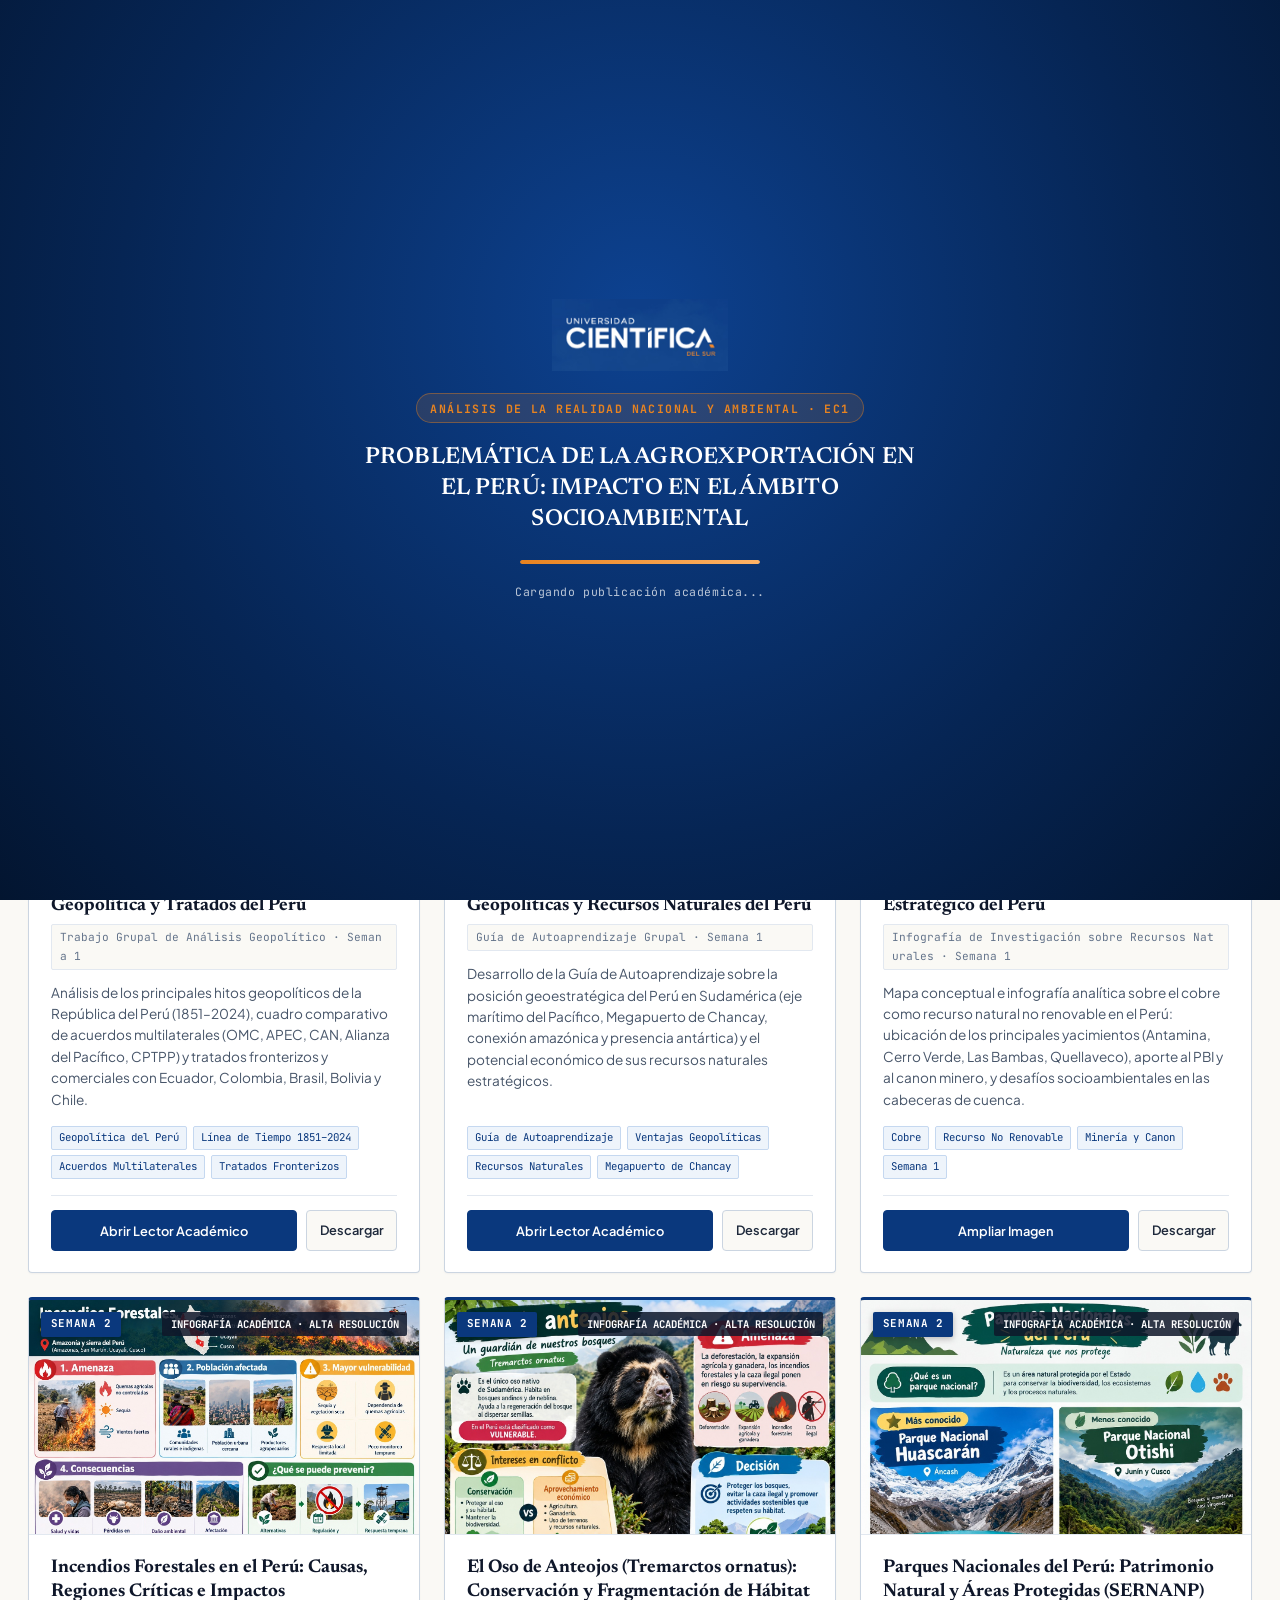
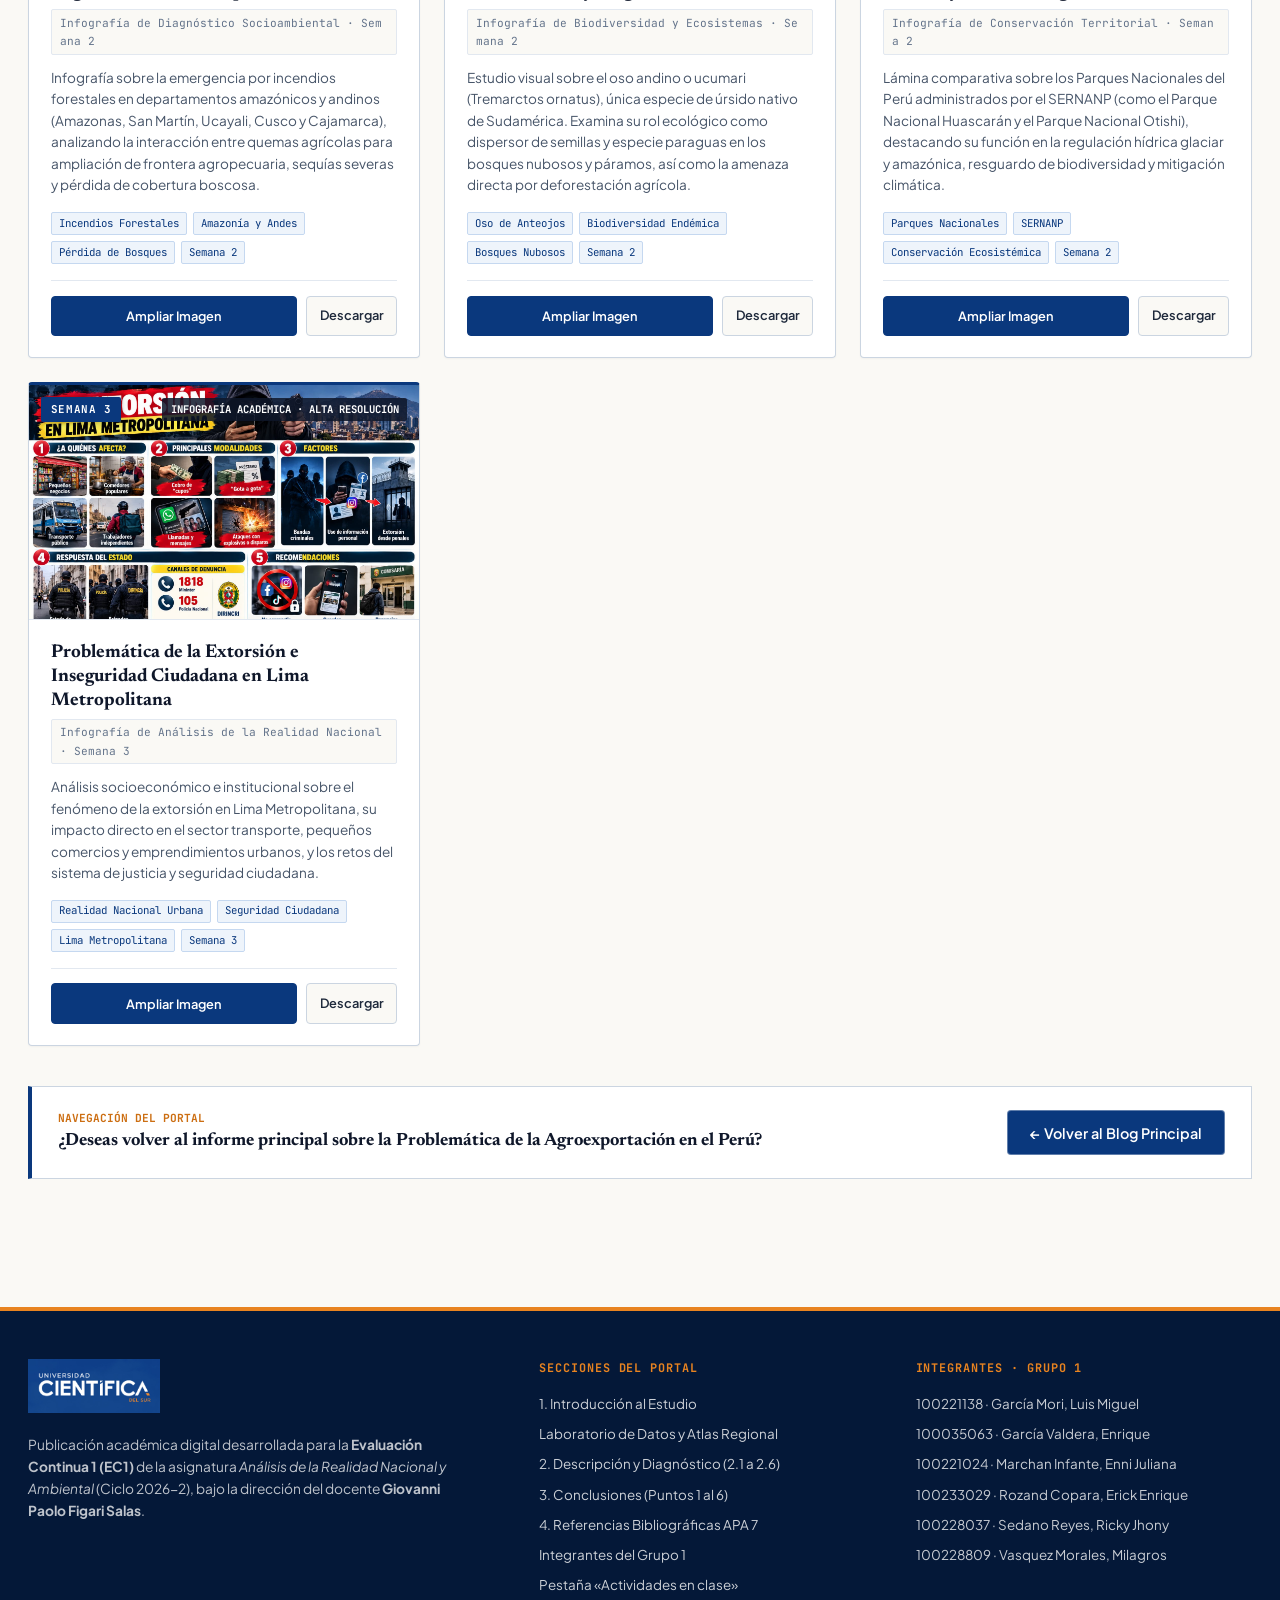
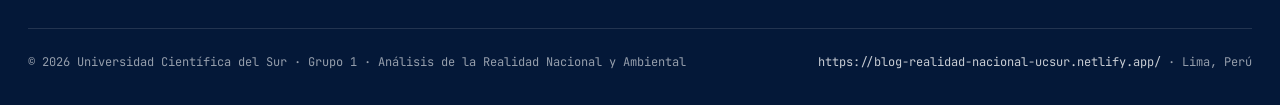
==== actividades.html @ 55ea52d0 "Renombra archivo Word al titulo oficial del informe" ====
<!DOCTYPE html>
<html lang="es">
<head>
  <meta charset="UTF-8">
  <meta name="viewport" content="width=device-width, initial-scale=1.0">
  <title>PROBLEMÁTICA DE LA AGROEXPORTACIÓN EN EL PERÚ: IMPACTO EN EL ÁMBITO SOCIOAMBIENTAL | Universidad Científica del Sur</title>
  <meta name="description" content="Problemática de la agroexportación en el Perú: impacto en el ámbito socioambiental — Evaluación Continua 1 (EC1), Análisis de la Realidad Nacional y Ambiental (Ciclo 2026-2), Universidad Científica del Sur.">
  <link rel="canonical" href="https://blog-realidad-nacional-ucsur.netlify.app/">
  <meta property="og:url" content="https://blog-realidad-nacional-ucsur.netlify.app/">
  <link rel="icon" type="image/png" href="./logo-ucsur.png">

  <!-- Tipografía Académica y Técnica: Newsreader (Serif de investigación), Plus Jakarta Sans (UI) y JetBrains Mono (Datos) -->
  <link rel="preconnect" href="https://fonts.googleapis.com">
  <link rel="preconnect" href="https://fonts.gstatic.com" crossorigin>
  <link href="https://fonts.googleapis.com/css2?family=JetBrains+Mono:wght@400;500;600;700&family=Newsreader:ital,opsz,wght@0,6..72,400;0,6..72,500;0,6..72,600;0,6..72,700;1,6..72,400;1,6..72,600&family=Plus+Jakarta+Sans:wght@400;500;600;700;800&display=swap" rel="stylesheet">

  <!-- Arquitectura CSS Modular UCSUR -->
  <link rel="stylesheet" href="./styles.css">
</head>
<body data-default-view="actividades">

  <!-- Pantalla de Carga Inicial Institucional (Loader) -->
  <div class="page-loader" id="page-loader" aria-label="Cargando portal académico">
    <div class="loader-content">
      <img src="./logo-ucsur.png" alt="Logo Universidad Científica del Sur" class="loader-logo">
      <span class="loader-badge">Análisis de la Realidad Nacional y Ambiental · EC1</span>
      <h2 class="loader-title">PROBLEMÁTICA DE LA AGROEXPORTACIÓN EN EL PERÚ: IMPACTO EN EL ÁMBITO SOCIOAMBIENTAL</h2>
      <div class="loader-bar-track">
        <div class="loader-bar-fill"></div>
      </div>
      <span class="loader-status">Cargando publicación académica...</span>
    </div>
  </div>

  <!-- Barra de progreso de lectura superior -->
  <div class="reading-progress-wrap" aria-hidden="true">
    <div class="reading-progress-bar" id="reading-progress-bar"></div>
  </div>

  <!-- Franja Institucional Superior Universidad Científica del Sur -->
  <div class="ucsur-topbar">
    <div class="ucsur-topbar-inner">
      <div class="ucsur-topbar-left">
        <span class="ucsur-pill-badge">EC1 · Ciclo 2026-2</span>
        <span><strong>Universidad Científica del Sur</strong></span>
        <span class="ucsur-topbar-divider">|</span>
        <span>Curso: Análisis de la Realidad Nacional y Ambiental</span>
        <span class="ucsur-topbar-divider">|</span>
        <span>Docente: Prof. Giovanni Paolo Figari Salas</span>
      </div>
      <div class="ucsur-topbar-right">
        <span>Grupo 1</span>
        <span>·</span>
        <span>Normativa APA 7.ª ed.</span>
      </div>
    </div>
  </div>

  <!-- Cabecera Principal con Logo Oficial de la Universidad Científica del Sur -->
  <header class="site-header">
    <div class="header-container">
      <a href="#informe" class="brand-identity" data-switch-view="blog">
        <div class="brand-logo-frame">
          <img src="./logo-ucsur.png" alt="Logo Oficial Universidad Científica del Sur" class="brand-logo-img">
        </div>
        <div class="brand-vertical-rule" aria-hidden="true"></div>
        <div class="brand-meta">
          <span class="brand-course-label">Portal de Investigación Socioambiental</span>
          <span class="brand-journal-title">Realidad Nacional y Ambiental · Grupo 1</span>
        </div>
      </a>

      <!-- Menú de Navegación Principal -->
      <nav class="primary-nav" aria-label="Navegación principal del portal">
        <button type="button" class="nav-tab-btn active" data-switch-view="blog">
          <svg viewBox="0 0 24 24" fill="none" stroke="currentColor" stroke-width="2">
            <path d="M4 19.5A2.5 2.5 0 0 1 6.5 17H20"></path>
            <path d="M6.5 2H20v20H6.5A2.5 2.5 0 0 1 4 19.5v-15A2.5 2.5 0 0 1 6.5 2z"></path>
          </svg>
          <span>Blog</span>
        </button>

        <button type="button" class="nav-tab-btn" data-switch-view="blog" data-scroll-to="sec-laboratorio-datos">
          <svg viewBox="0 0 24 24" fill="none" stroke="currentColor" stroke-width="2">
            <line x1="18" y1="20" x2="18" y2="10"></line>
            <line x1="12" y1="20" x2="12" y2="4"></line>
            <line x1="6" y1="20" x2="6" y2="14"></line>
          </svg>
          <span>Datos y Mapa</span>
        </button>

        <button type="button" class="nav-tab-btn" data-switch-view="actividades">
          <svg viewBox="0 0 24 24" fill="none" stroke="currentColor" stroke-width="2">
            <rect x="3" y="3" width="18" height="18" rx="2" ry="2"></rect>
            <circle cx="8.5" cy="8.5" r="1.5"></circle>
            <polyline points="21 15 16 10 5 21"></polyline>
          </svg>
          <span>Actividades en clase</span>
          <span class="nav-counter-pill">7</span>
        </button>
      </nav>

      <!-- Utilidades de Lectura y Búsqueda -->
      <div class="header-utilities">
        <button type="button" class="utility-btn" id="btn-open-search" title="Buscar en el informe y actividades (Ctrl+K)">
          <svg viewBox="0 0 24 24" fill="none" stroke="currentColor" stroke-width="2">
            <circle cx="11" cy="11" r="8"></circle>
            <line x1="21" y1="21" x2="16.65" y2="16.65"></line>
          </svg>
          <span>Buscar</span>
          <span class="kbd-hint">Ctrl+K</span>
        </button>
        <a href="./PROBLEMÁTICA DE LA AGROEXPORTACIÓN EN EL PERÚ - IMPACTO EN EL ÁMBITO SOCIOAMBIENTAL.docx" download="PROBLEMÁTICA DE LA AGROEXPORTACIÓN EN EL PERÚ - IMPACTO EN EL ÁMBITO SOCIOAMBIENTAL.docx" class="utility-btn utility-btn-amber" title="Descargar informe oficial en Word (.docx)">
          <svg viewBox="0 0 24 24" fill="none" stroke="currentColor" stroke-width="2">
            <path d="M21 15v4a2 2 0 0 1-2 2H5a2 2 0 0 1-2-2v-4"></path>
            <polyline points="7 10 12 15 17 10"></polyline>
            <line x1="12" y1="15" x2="12" y2="3"></line>
          </svg>
          <span>Informe Word</span>
        </a>
      </div>
    </div>
  </header>

  <!-- ========================================================================
       VISTA 1: BLOG PRINCIPAL — INFORME ACADÉMICO E INTERACTIVO (EC1)
       ======================================================================== -->
  <main id="view-blog" class="view-panel active">

    <!-- Gran Portada de Inicio con Imagen de Fondo de Agroexportación -->
    <section class="hero-cover-banner" id="informe">
      <div class="hero-cover-container">

        <div class="hero-top-badges">
          <span class="hero-badge-amber">Informe Académico · Evaluación Continua 1 (EC1)</span>
          <span class="hero-badge-outline">Universidad Científica del Sur · Ciclo 2026-2</span>
          <span class="hero-badge-outline">Análisis del Café, Cacao, Arándano y Espárrago</span>
        </div>

        <h1 class="hero-main-title">
          PROBLEMÁTICA DE LA AGROEXPORTACIÓN EN EL PERÚ:<br>
          <span>IMPACTO EN EL ÁMBITO SOCIOAMBIENTAL</span>
        </h1>

        <div class="hero-lead-box">
          <p class="hero-lead-text">
            Estudio histórico, económico, político y ecológico sobre las tensiones territoriales del modelo agroexportador peruano: mientras los envíos al exterior alcanzaron un récord histórico de <strong>US$ 12 784 millones en 2024</strong> (+21.4 %), su expansión enfrenta el desafío de la <strong>deforestación y fragmentación de bosques en la Amazonía</strong> vinculada al café y al cacao, y la <strong>sobreexplotación de acuíferos subterráneos en la costa árida</strong> asociada al arándano y al espárrago.
          </p>
        </div>

        <div class="masthead-action-row">
          <a href="#sec-introduccion" class="btn-editorial-amber">
            <svg width="16" height="16" viewBox="0 0 24 24" fill="none" stroke="currentColor" stroke-width="2">
              <line x1="12" y1="5" x2="12" y2="19"></line>
              <polyline points="19 12 12 19 5 12"></polyline>
            </svg>
            <span>Leer Informe Completo</span>
          </a>
          <button type="button" class="btn-editorial-primary" data-switch-view="actividades">
            <svg width="16" height="16" viewBox="0 0 24 24" fill="none" stroke="currentColor" stroke-width="2">
              <rect x="3" y="3" width="18" height="18" rx="2" ry="2"></rect>
              <circle cx="8.5" cy="8.5" r="1.5"></circle>
              <polyline points="21 15 16 10 5 21"></polyline>
            </svg>
            <span>Explorar «Actividades en clase»</span>
          </button>
          <a href="#sec-integrantes" class="btn-editorial-outline">
            <span>Ver Integrantes del Grupo</span>
          </a>
          <button type="button" class="btn-editorial-outline" id="btn-print-report">
            <svg width="16" height="16" viewBox="0 0 24 24" fill="none" stroke="currentColor" stroke-width="2">
              <polyline points="6 9 6 2 18 2 18 9"></polyline>
              <path d="M6 18H4a2 2 0 0 1-2-2v-5a2 2 0 0 1 2-2h16a2 2 0 0 1 2 2v5a2 2 0 0 1-2 2h-2"></path>
              <rect x="6" y="14" width="12" height="8"></rect>
            </svg>
            <span>Imprimir / PDF</span>
          </button>
        </div>

      </div>
    </section>

    <!-- Cinta de Indicadores Clave del Informe -->
    <div class="kpi-strip-wrapper">
      <div class="kpi-editorial-strip" aria-label="Indicadores estadísticos principales">
        <div class="kpi-cell">
          <div>
            <div class="kpi-cell-top">
              <span class="kpi-category">Récord Agroexportador (2024)</span>
              <span class="kpi-trend-tag kpi-trend-up">+21.4% anual</span>
            </div>
            <div class="kpi-figure">US$ 12 784 M</div>
            <div class="kpi-caption">El 90 % correspondió a productos no tradicionales con valor agregado.</div>
          </div>
          <div class="kpi-source-ref">Fuente: MIDAGRI (2025)</div>
        </div>

        <div class="kpi-cell">
          <div>
            <div class="kpi-cell-top">
              <span class="kpi-category">Liderazgo en Arándano (2025)</span>
              <span class="kpi-trend-tag kpi-trend-up">&gt; 385 000 t</span>
            </div>
            <div class="kpi-figure">US$ 2 457 M</div>
            <div class="kpi-caption">Primer lugar de la canasta agroexportadora; incremento del 18 % en volumen.</div>
          </div>
          <div class="kpi-source-ref">Fuente: Fresh Fruit Perú (2026)</div>
        </div>

        <div class="kpi-cell">
          <div>
            <div class="kpi-cell-top">
              <span class="kpi-category">Café (2025) y Cacao (2024)</span>
              <span class="kpi-trend-tag kpi-trend-amber">+202.9% Cacao</span>
            </div>
            <div class="kpi-figure">&gt; US$ 2 994 M</div>
            <div class="kpi-caption">Café superó US$ 1 700 M en 2025 y cacao alcanzó US$ 1 294 M en 2024; &gt;223 000 familias.</div>
          </div>
          <div class="kpi-source-ref">Fuente: MINCETUR (2025)</div>
        </div>

        <div class="kpi-cell">
          <div>
            <div class="kpi-cell-top">
              <span class="kpi-category">Alerta Hídrica y Forestal</span>
              <span class="kpi-trend-tag kpi-trend-alert">Crítico</span>
            </div>
            <div class="kpi-figure">-0.5 a -1.5 m/año</div>
            <div class="kpi-caption">Descenso anual del acuífero de Ica y -63 % de cobertura arbórea en caso Tamshiyacu.</div>
          </div>
          <div class="kpi-source-ref">Fuente: ANA (2023) · Salazar et al. (2021)</div>
        </div>
      </div>
    </div>

    <!-- Área de Trabajo Académico: Índice Lateral Sticky + Columna de Manuscrito -->
    <div class="academic-workspace">

      <!-- Barra Lateral: Índice de Contenidos y Accesos Directos -->
      <aside class="toc-sidebar" aria-label="Índice del informe académico">
        <div class="toc-panel">
          <div class="toc-panel-header">
            <span class="toc-panel-title">Índice General</span>
            <span class="toc-progress-pct" id="toc-progress-pct">0% leído</span>
          </div>
          <ul class="toc-list">
            <li><a href="#sec-introduccion" class="toc-link active"><span class="toc-num">1.</span><span>Introducción</span></a></li>
            <li><a href="#sec-laboratorio-datos" class="toc-link"><span class="toc-num">LAB</span><span>Laboratorio de Datos y Mapa</span></a></li>
            <li><a href="#sec-2-descripcion" class="toc-link"><span class="toc-num">2.</span><span>Descripción y Diagnóstico</span></a></li>
            <li><a href="#sec-2-1" class="toc-link toc-sub"><span class="toc-num">2.1</span><span>Descripción de la problemática</span></a></li>
            <li><a href="#sec-2-2" class="toc-link toc-sub"><span class="toc-num">2.2</span><span>Contexto histórico y social</span></a></li>
            <li><a href="#sec-2-3" class="toc-link toc-sub"><span class="toc-num">2.3</span><span>Causas de la problemática</span></a></li>
            <li><a href="#sec-2-4" class="toc-link toc-sub"><span class="toc-num">2.4</span><span>Consecuencias de la problemática</span></a></li>
            <li><a href="#sec-2-5" class="toc-link toc-sub"><span class="toc-num">2.5</span><span>Relación y Tabla 1 APA</span></a></li>
            <li><a href="#sec-2-6" class="toc-link toc-sub"><span class="toc-num">2.6</span><span>Desafíos y sostenibilidad</span></a></li>
            <li><a href="#sec-conclusiones" class="toc-link"><span class="toc-num">3.</span><span>Conclusiones (1 al 6)</span></a></li>
            <li><a href="#sec-referencias" class="toc-link"><span class="toc-num">4.</span><span>Referencias APA 7 (22)</span></a></li>
            <li><a href="#sec-integrantes" class="toc-link"><span class="toc-num">G1</span><span>Integrantes del Grupo</span></a></li>
          </ul>
        </div>

        <!-- Tarjeta de Acceso Rápido a la Pestaña Actividades en clase -->
        <div class="sidebar-callout-card">
          <div class="sidebar-callout-kicker">Portafolio del Curso</div>
          <h3 class="sidebar-callout-title">Actividades en Clase y Guías Semanales</h3>
          <p class="sidebar-callout-desc">
            Revisa las infografías de investigación y los documentos desarrollados durante las sesiones de clase del curso.
          </p>
          <button type="button" class="sidebar-callout-btn" data-switch-view="actividades">
            <span>Abrir «Actividades en clase»</span>
            <span>→</span>
          </button>
        </div>
      </aside>

      <!-- Columna Principal del Manuscrito Académico -->
      <div class="manuscript-column">

        <!-- ==================================================================
             SECCIÓN 1: INTRODUCCIÓN
             ================================================================== -->
        <section class="manuscript-section" id="sec-introduccion">
          <div class="section-header-block">
            <div>
              <div class="section-kicker-row">
                <span class="section-index-badge">SECCIÓN 01</span>
                <span class="section-category-label">Planteamiento y Justificación</span>
              </div>
              <h2 class="section-heading">1. INTRODUCCIÓN</h2>
            </div>
          </div>

          <div class="academic-prose">
            <p>
              Durante las últimas tres décadas, el Perú se ha consolidado como uno de los principales proveedores globales de alimentos de alto valor comercial, experimentando una transformación estructural en su sector agrario que ha redefinido tanto su inserción económica internacional como las dinámicas territoriales de la costa y la Amazonía. Al cierre de 2024, las agroexportaciones peruanas alcanzaron la cifra récord de <strong>US$ 12 784 millones</strong>, lo que representó un crecimiento de <strong>21.4 %</strong> respecto al año previo, impulsado principalmente por los envíos no tradicionales que concentraron el 90 % del valor exportado (Ministerio de Desarrollo Agrario y Riego [MIDAGRI], 2025). Sin embargo, este dinamismo macroeconómico coexiste con profundas tensiones socioambientales derivadas del uso intensivo de recursos hídricos en valles costeros áridos, la ampliación de la frontera agrícola sobre ecosistemas boscosos amazónicos y la persistencia de brechas laborales y productivas en el medio rural.
            </p>
            <p>
              La relevancia de analizar esta problemática en el marco de la realidad nacional y ambiental radica en que el modelo agroexportador peruano no constituye un fenómeno homogéneo, sino que articula realidades territoriales contrastantes. Conforme a los lineamientos de análisis socioambiental de la República del Perú, el presente informe examina de manera integrada <strong>tres hechos agroexportadores representativos</strong>: (1) el auge exportador del <strong>café y el cacao</strong> en la ceja de selva y la cuenca amazónica, (2) el crecimiento acelerado y liderazgo mundial del <strong>arándano</strong> en los valles e irrigaciones de la costa norte y sur-central, y (3) la consolidación histórica del <strong>espárrago fresco</strong> en la costa árida, particularmente en Ica y La Libertad.
            </p>
            <p>
              El objetivo de este informe es evaluar críticamente el contexto histórico y social de estos tres hechos desde los inicios de la vida republicana hasta la actualidad (2024–2026), identificar sus causas y consecuencias en las dimensiones social, económica, política y ambiental, y establecer sus semejanzas, diferencias, causas comunes y consecuencias compartidas, proponiendo lineamientos de sostenibilidad orientados al fortalecimiento de la gobernanza hídrica y forestal en el país.
            </p>
          </div>
        </section>

        <!-- ==================================================================
             LABORATORIO DE DATOS INTERACTIVO Y ATLAS TERRITORIAL DEL PERÚ
             ================================================================== -->
        <section class="manuscript-section" id="sec-laboratorio-datos">
          <div class="section-header-block">
            <div>
              <div class="section-kicker-row">
                <span class="section-index-badge">VISUALIZACIÓN DE DATOS</span>
                <span class="section-category-label">Evidencia Estadística y Territorial (2023–2026)</span>
              </div>
              <h2 class="section-heading">Laboratorio Interactivo: Estadísticas y Atlas Territorial</h2>
            </div>
          </div>

          <!-- Widget 1: Gráficos Comparativos Interactivos -->
          <div class="data-lab-widget" style="margin-top:0;">
            <div class="data-lab-header">
              <div class="data-lab-title-group">
                <span class="data-lab-kicker">Explorador Estadístico Comparado</span>
                <h3 class="data-lab-title">Desempeño Exportador vs. Choques Climáticos y de Precios (2023–2026)</h3>
              </div>
              <div class="data-lab-tabs" role="tablist">
                <button type="button" class="lab-tab-btn active" data-pane="pane-export-values">1. Valor Exportado (US$ Millones)</button>
                <button type="button" class="lab-tab-btn" data-pane="pane-climate-shocks">2. Anomalías Climáticas y Precios (%)</button>
              </div>
            </div>
            <div class="data-lab-body">
              <div id="pane-export-values" class="chart-pane active">
                <div class="bar-chart-rows" id="chart-export-values"></div>
              </div>
              <div id="pane-climate-shocks" class="chart-pane">
                <div class="bar-chart-rows" id="chart-climate-shocks"></div>
              </div>
            </div>
          </div>

          <!-- Widget 2: Atlas Territorial Interactivo por Ecorregiones -->
          <div class="data-lab-widget" style="margin-bottom:0;">
            <div class="data-lab-header">
              <div class="data-lab-title-group">
                <span class="data-lab-kicker">Geografía Socioambiental Comparada</span>
                <h3 class="data-lab-title">Atlas Territorial de los Tres Hechos: Amazonía vs. Costa Árida</h3>
              </div>
              <span style="font-family:var(--font-mono);font-size:0.74rem;color:var(--ink-600);">Selecciona un corredor territorial para inspeccionar su diagnóstico</span>
            </div>
            <div class="data-lab-body">
              <div class="territory-explorer-grid">
                <div class="territory-selector-list" id="territory-selector-list"></div>
                <div class="territory-detail-card" id="territory-detail-card"></div>
              </div>
            </div>
          </div>
        </section>

        <!-- ==================================================================
             SECCIÓN 2: DESCRIPCIÓN Y DIAGNÓSTICO DE LA PROBLEMÁTICA (2.1 a 2.6)
             ================================================================== -->
        <section class="manuscript-section" id="sec-2-descripcion">
          <div class="section-header-block">
            <div>
              <div class="section-kicker-row">
                <span class="section-index-badge">SECCIÓN 02</span>
                <span class="section-category-label">Análisis Multidimensional · Secciones 2.1 a 2.6</span>
              </div>
              <h2 class="section-heading">2. DESCRIPCIÓN Y DIAGNÓSTICO DE LA PROBLEMÁTICA</h2>
            </div>
          </div>

          <!-- SUBSECCIÓN 2.1 -->
          <article class="subsection-article" id="sec-2-1">
            <div class="subsection-title-row">
              <h3 class="subsection-heading">
                <span class="subsection-num-pill">2.1</span>
                <span>Descripción de la problemática</span>
              </h3>
            </div>

            <!-- Tarjetas Síntesis de los Tres Hechos -->
            <div class="hechos-triad-grid">
              <div class="hecho-dossier-card hecho-amazonia">
                <div>
                  <span class="hecho-card-kicker">Hecho Socioambiental 01 · Amazonía</span>
                  <h4 class="hecho-card-title">Auge del Café y el Cacao en la Ceja de Selva y Cuenca Amazónica</h4>
                  <p class="hecho-card-body">Expansión de agricultura familiar y plantaciones sobre bosques húmedos en San Martín, Junín, Cajamarca, Amazonas, Cusco, Ucayali, Huánuco y Loreto.</p>
                </div>
                <div class="hecho-card-metrics">
                  <div class="hecho-metric-row"><span>Café (2025):</span><strong>&gt; US$ 1 700 M</strong></div>
                  <div class="hecho-metric-row"><span>Cacao y deriv. (2024):</span><strong>US$ 1 294 M (+202.9%)</strong></div>
                  <div class="hecho-metric-row"><span>Base productiva:</span><strong>&gt; 223 000 familias</strong></div>
                </div>
              </div>

              <div class="hecho-dossier-card hecho-arandano">
                <div>
                  <span class="hecho-card-kicker">Hecho Socioambiental 02 · Costa Norte/Sur</span>
                  <h4 class="hecho-card-title">Liderazgo Mundial del Arándano en Irrigaciones Costeras</h4>
                  <p class="hecho-card-body">Monocultivo intensivo de alta inversión tecnificada en La Libertad (Chavimochic), Lambayeque (Olmos), Ica y Áncash con alta presión hídrica.</p>
                </div>
                <div class="hecho-card-metrics">
                  <div class="hecho-metric-row"><span>Exportación (2025):</span><strong>US$ 2 457 M</strong></div>
                  <div class="hecho-metric-row"><span>Volumen (2025):</span><strong>&gt; 385 000 t (+18%)</strong></div>
                  <div class="hecho-metric-row"><span>Bimestre Ene-Feb 2026:</span><strong>-23.1% precio FOB</strong></div>
                </div>
              </div>

              <div class="hecho-dossier-card hecho-esparrago">
                <div>
                  <span class="hecho-card-kicker">Hecho Socioambiental 03 · Costa Árida</span>
                  <h4 class="hecho-card-title">Consolidación del Espárrago y Estrés del Acuífero en Ica y La Libertad</h4>
                  <p class="hecho-card-body">Cultivo pionero del despegue no tradicional cuya extracción intensiva de aguas subterráneas ha generado emergencia hídrica en el valle de Ica.</p>
                </div>
                <div class="hecho-card-metrics">
                  <div class="hecho-metric-row"><span>Exportación (2023):</span><strong>US$ 391 M (97 000 t)</strong></div>
                  <div class="hecho-metric-row"><span>Huella hídrica:</span><strong>1 500–2 500 L/kg</strong></div>
                  <div class="hecho-metric-row"><span>Acuífero de Ica:</span><strong>-0.5 a -1.5 m/año</strong></div>
                </div>
              </div>
            </div>

            <div class="academic-prose">
              <p>
                La problemática analizada se centra en la contradicción entre el éxito comercial del auge agroexportador peruano y la degradación progresiva de los sistemas socioecológicos que lo sustentan. Si bien la agroexportación genera divisas, dinamiza cadenas logísticas y posiciona al país en los mercados de Estados Unidos, la Unión Europea y Asia, su crecimiento se apoya en dos procesos territoriales de alta fragilidad ambiental: la presión sobre los bosques húmedos premontanos y amazónicos en el caso de los cultivos tropicales, y el estrés hídrico severo en las cuencas hidrográficas de la vertiente del Pacífico en el caso de los cultivos de agroindustria costera (Autoridad Nacional del Agua [ANA], 2023; Ministerio del Ambiente [MINAM], 2021).
              </p>
              <p>
                El <strong>primer hecho</strong> corresponde a la expansión del <strong>café y el cacao</strong> en regiones amazónicas y de ceja de selva como San Martín, Junín, Cajamarca, Amazonas, Cusco, Ucayali, Huánuco y Loreto. En 2024, el valor combinado de las exportaciones de café y cacao experimentó un incremento extraordinario del 85 % respecto a 2023, impulsado por el alza histórica de las cotizaciones internacionales ante problemas climáticos en países competidores de África Occidental y Brasil (Agraria.pe, 2024b; Infobae, 2024). Específicamente, el café peruano superó los US$ 1 100 millones en 2024 (un incremento de 33.1 %) y rebasó los <strong>US$ 1 700 millones en 2025</strong>, mientras que el cacao en grano y sus derivados alcanzaron <strong>US$ 1 294 millones en 2024</strong>, registrando un crecimiento excepcional de <strong>202.9 %</strong> (Fresh Fruit Perú, 2025; Ministerio de Comercio Exterior y Turismo [MINCETUR], 2025). No obstante, este auge de precios incentiva la apertura de nuevas parcelas agrícolas mediante agricultura migratoria y tala selectiva, comprometiendo la cobertura boscosa y exponiendo a más de 223 000 familias de pequeños productores a las nuevas exigencias del Reglamento de la Unión Europea sobre productos libres de deforestación (EUDR) (Organización de las Naciones Unidas para la Alimentación y la Agricultura [FAO], 2023).
              </p>
              <p>
                El <strong>segundo hecho</strong> abarca el crecimiento exponencial del <strong>arándano</strong> en los valles e irrigaciones costeras de La Libertad, Lambayeque, Ica y Áncash. En menos de quince años, el Perú pasó de una producción marginal a liderar el mercado mundial de exportación de arándano fresco, cerrando la campaña 2025 con envíos superiores a las <strong>385 000 toneladas</strong> (+18 % en volumen) por un valor récord de <strong>US$ 2 457 millones</strong> (+8 % respecto al año anterior), lo que consolidó a esta baya como el principal producto de la canasta agroexportadora nacional (Fresh Fruit Perú, 2026). Este modelo, altamente tecnificado y concentrado en grandes empresas corporativas, demanda volúmenes constantes de agua regulada y mano de obra asalariada estacional en zonas desérticas.
              </p>
              <p>
                El <strong>tercer hecho</strong> se refiere a la trayectoria del <strong>espárrago fresco</strong> en los valles de Ica, La Libertad, Áncash y Lima, cultivo pionero del despegue agroexportador desde la década de 1990. Durante 2023, debido a las anomalías térmicas del Fenómeno de El Niño Costero y al envejecimiento de plantaciones, el volumen exportado de espárrago fresco se redujo en un <strong>25 %</strong> (situándose alrededor de las 97 000 toneladas); sin embargo, la menor oferta global elevó su precio promedio en el mercado internacional, permitiendo cerrar el año con envíos por <strong>US$ 391 millones</strong> y sostener su rentabilidad financiera (Agraria.pe, 2024a, 2024c). Pese a ello, el monocultivo intensivo de espárrago —sumado ahora al arándano y la vid— ha ocasionado la sobreexplotación crítica del acuífero del valle de Ica y Villacurí, donde la extracción subterránea supera largamente la recarga natural (Muñoz, 2016; OXFAM, 2023).
              </p>
              <p>
                Finalmente, los registros más recientes del primer bimestre de 2026 (enero-febrero) evidencian la vulnerabilidad estructural de este modelo frente a la volatilidad climática y de precios: las agroexportaciones totales sumaron <strong>US$ 2 165 millones</strong> (equivalentes al 10.8 % de las exportaciones totales del país), pero su ritmo de crecimiento se desaceleró a apenas <strong>1.9 %</strong> interanual (León Carrasco, 2026b). En dicho periodo, aunque el volumen exportado de arándano creció 14.6 % (58 552 toneladas), su valor monetario cayó 11.9 % (US$ 278.4 millones) debido a una contracción del <strong>23.1 % en su precio internacional</strong>; simultáneamente, las exportaciones de café sin tostar disminuyeron 40.3 % en valor (US$ 89 millones) y 43.2 % en volumen (León Carrasco, 2026a, 2026b). Estos datos confirman que la bonanza exportadora está sujeta a fluctuaciones externas mientras los pasivos ambientales —como el agotamiento hídrico y la pérdida de biodiversidad— permanecen en los territorios productores.
              </p>
            </div>
          </article>

          <!-- SUBSECCIÓN 2.2 -->
          <article class="subsection-article" id="sec-2-2">
            <div class="subsection-title-row">
              <h3 class="subsection-heading">
                <span class="subsection-num-pill">2.2</span>
                <span>Contexto histórico y social</span>
              </h3>
            </div>

            <!-- Línea de Tiempo Visual de la Evolución Agraria Republicana -->
            <div class="historical-timeline">
              <div class="timeline-step">
                <span class="timeline-era-tag">Siglo XIX – Primera Mitad del Siglo XX · República Oligárquica</span>
                <h4 class="timeline-step-title">Haciendas Azucareras y Algodoneras en la Costa y Colonización Amazónica</h4>
                <p class="timeline-step-text">Concentración de tierras e infraestructura de riego en latifundios costeros orientados a la exportación primaria, en paralelo a la colonización de la selva central (Chanchamayo) y nororiental impulsada por la fiebre del caucho y las primeras plantaciones de café y cacao.</p>
              </div>
              <div class="timeline-step">
                <span class="timeline-era-tag">1969 – Década de 1980 · Reforma Agraria y Crisis Interna</span>
                <h4 class="timeline-step-title">Decreto Ley N.º 17716 (1969), Cooperativización y Programas de Sustitución</h4>
                <p class="timeline-step-text">Desarticulación del sistema de haciendas tradicionales (CAP y SAIS). Durante los años ochenta y noventa, la violencia interna y la crisis hiperinflacionaria golpearon el agro, dando paso a programas de desarrollo alternativo (DEVIDA) para sustituir hoja de coca por café y cacao.</p>
              </div>
              <div class="timeline-step">
                <span class="timeline-era-tag">1990 – 2020 · Giro Neoliberal y Megaproyectos Hidráulicos</span>
                <h4 class="timeline-step-title">Ley de Promoción Agraria N.º 27360 (2000), TLC y Proyectos Chavimochic / Olmos</h4>
                <p class="timeline-step-text">Liberalización del mercado de tierras, reducción del Impuesto a la Renta al 15 %, flexibilización laboral e inversión pública multimillonaria en trasvases hídricos que habilitaron el despegue del espárrago en Ica y del arándano en La Libertad y Lambayeque.</p>
              </div>
              <div class="timeline-step">
                <span class="timeline-era-tag">2020 – 2026 · Protesta Social, Nuevo Marco Legal y Desafíos Climáticos</span>
                <h4 class="timeline-step-title">Paro Agrario de 2020, Ley N.º 31110, Récord de 2024 y Trazabilidad EUDR</h4>
                <p class="timeline-step-text">Derogatoria de la Ley N.º 27360 tras las movilizaciones en Ica y Virú; promulgación de la Ley N.º 31110; récord exportador de US$ 12 784 millones en 2024 y desaceleración a +1.9 % en el primer bimestre de 2026 bajo presión climática y regulatoria europea.</p>
              </div>
            </div>

            <div class="academic-prose">
              <p>
                La configuración actual de la agroexportación peruana es el resultado de un largo proceso histórico que se remonta a los inicios de la vida republicana en el siglo XIX. Tras la independencia y el auge guanero, la costa peruana consolidó una estructura agraria latifundista basada en grandes haciendas azucareras y algodoneras orientadas al mercado externo, las cuales concentraron las mejores tierras aluviales y el control de los ríos de la vertiente del Pacífico, recurriendo históricamente a regímenes de trabajo forzado o semi-servil, como la mano de obra culí china en el siglo XIX y el sistema de enganche andino a inicios del siglo XX (Banco Central de Reserva del Perú [BCRP], 2024; Comisión Económica para América Latina y el Caribe [CEPAL], 2023). En paralelo, hacia finales del siglo XIX y las primeras décadas del siglo XX, el Estado promovió políticas de colonización de la selva central (Chanchamayo, Satipo) y nororiental, donde la fiebre del caucho y la posterior apertura de carreteras estimularon el establecimiento de colonos andinos dedicados al cultivo de café y cacao sobre territorios ancestrales de pueblos indígenas amazónicos.
              </p>
              <p>
                Un punto de inflexión decisivo ocurrió en <strong>1969 con la promulgación de la Ley de Reforma Agraria (Decreto Ley N.º 17716)</strong> durante el Gobierno Revolucionario de la Fuerza Armada. Esta medida expropió los complejos agroindustriales costeros y los latifundios serranos para transformarlos en Cooperativas Agrarias de Producción (CAP) y Sociedades Agrícolas de Interés Social (SAIS). Si bien la Reforma Agraria liquidó el poder oligárquico tradicional y reivindicó socialmente al campesinado, las cooperativas enfrentaron severos problemas de gestión, descapitalización, control estatal de precios y falta de soporte técnico durante las décadas de 1970 y 1980, lo que condujo a su parcelación progresiva. Simultáneamente, en la ceja de selva, el conflicto armado interno (1980–2000) y la expansión del narcotráfico alteraron profundamente la economía rural; frente a ello, desde la década de 1990 e inicios del siglo XXI, el Estado peruano —a través de DEVIDA y la cooperación internacional— impulsó programas de desarrollo alternativo que promovieron la sustitución de cultivos ilícitos de hoja de coca por café y cacao en cuencas como el Huallaga, el VRAEM, San Martín y Ucayali (FAO, 2023; MIDAGRI, 2024).
              </p>
              <p>
                El modelo agroexportador contemporáneo surgió con las reformas estructurales neoliberales de la década de 1990, que liberalizaron el mercado de tierras (eliminando los límites a la propiedad corporativa establecidos en 1969) y fomentaron la inversión privada mediante obras públicas de irrigación a gran escala en la costa, tales como Chavimochic en La Libertad, Olmos en Lambayeque, Majes-Siguas en Arequipa y el afianzamiento hídrico en Ica. Este andamiaje institucional se consolidó con la promulgación de la <strong>Ley de Promoción del Sector Agrario (Ley N.º 27360)</strong> en el año 2000, la cual redujo el Impuesto a la Renta del 30 % al 15 % para las empresas agroindustriales y estableció un régimen laboral especial con menores costos no salariales. La evolución reciente de los tres hechos analizados responde a hitos específicos dentro de este marco:
              </p>
            </div>

            <ul class="editorial-bullet-list">
              <li>
                <strong>Consolidación del espárrago (décadas de 1990 y 2000):</strong> Impulsado por la Ley N.º 27360 y la Ley de Preferencias Arancelarias Andinas (ATPA/ATPDEA) con Estados Unidos, el valle de Ica se transformó en el epicentro mundial del espárrago fresco. Sin embargo, el crecimiento desregulado de pozos tubulares desencadenó desde la década de 2000 una crisis hídrica estructural en el acuífero de Ica-Villacurí, documentada ampliamente por la literatura socioambiental (Muñoz, 2016).
              </li>
              <li>
                <strong>Reconversión hacia el arándano y conflicto laboral (2010–2020):</strong> A partir de la entrada en vigor de los Tratados de Libre Comercio (TLC) con Estados Unidos (2009), la Unión Europea y China (2010), las grandes corporaciones instaladas en las pampas de Chavimochic y Olmos introdujeron variedades patentadas de arándano de alto rendimiento. Pese al éxito exportador, la precariedad en las condiciones de contratación e ingresos de los trabajadores agrícolas desembocó en el paro agrario de diciembre de 2020 en Ica y Virú (La Libertad), protesta social que llevó a la derogatoria de la Ley N.º 27360 y a la promulgación del nuevo régimen de la Ley N.º 31110 (CEPAL, 2023; OXFAM, 2023).
              </li>
              <li>
                <strong>Expansión cafetalera y cacaotera en la Amazonía (2010–2025):</strong> A diferencia de los enclaves corporativos de la costa, el café y el cacao mantuvieron una estructura social predominante de pequeña agricultura familiar (unidades menores a 5 hectáreas) articuladas en cooperativas y asociaciones, aunque coexistiendo con incursiones empresariales de gran escala —como el controvertido caso de deforestación de más de 2 000 hectáreas de bosque primario en Tamshiyacu, Loreto— que encendieron las alertas ambientales nacionales e internacionales (Salazar et al., 2021).
              </li>
              <li>
                <strong>Coyuntura climática y comercial reciente (2023–2026):</strong> Entre 2023 y 2024, el Fenómeno de El Niño Costero alteró los ciclos fenológicos en la costa peruana (provocando una caída del 29.2 % de las agroexportaciones en enero de 2024 según ADEX), pero la posterior recuperación productiva y el alza internacional del cacao y el café llevaron al récord de US$ 12 784 millones al cierre de 2024 (Gestión, 2024; MIDAGRI, 2025). En 2026, el sector enfrenta el reto simultáneo de la caída de precios internacionales del arándano y la entrada en aplicación del reglamento europeo contra la deforestación (León Carrasco, 2026b).
              </li>
            </ul>
          </article>

          <!-- SUBSECCIÓN 2.3 -->
          <article class="subsection-article" id="sec-2-3">
            <div class="subsection-title-row">
              <h3 class="subsection-heading">
                <span class="subsection-num-pill">2.3</span>
                <span>Causas de la problemática (social, económica, política, ambiental)</span>
              </h3>
            </div>

            <div class="academic-prose">
              <p>
                El surgimiento y la profundización de las problemáticas socioambientales asociadas a la producción de café, cacao, arándano y espárrago obedecen a la interacción de factores causales en cuatro dimensiones fundamentales:
              </p>
            </div>

            <div class="dimensions-matrix-grid">
              <div class="dimension-box">
                <div class="dimension-box-header">
                  <h4 class="dimension-title">1. Causa Social</h4>
                  <span class="dimension-type-pill pill-cause">Factor Causal</span>
                </div>
                <p>
                  En la región andino-amazónica, la persistencia de la pobreza rural, la fragmentación minifundista de la tierra en la sierra y la falta de empleo formal han impulsado durante décadas procesos de migración interna hacia la ceja de selva y la selva baja. Miles de familias campesinas colonizaron laderas boscosas en San Martín, Junín, Cajamarca, Huánuco y Ucayali encontrando en el café y el cacao una estrategia de subsistencia familiar intensiva en mano de obra doméstica, pero con limitado acceso a asistencia técnica, crédito formal y titulación predial (FAO, 2023; MIDAGRI, 2024). En la costa, por el contrario, el factor social determinante ha sido la disponibilidad de un amplio contingente de mano de obra asalariada migrante (proveniente tanto de la sierra como de centros poblados costeros en expansión como Chao, Virú y Villacurí), dispuesta a insertarse en esquemas de trabajo temporal y estacional para las campañas de cosecha y empaque de arándano y espárrago (OXFAM, 2023).
                </p>
              </div>

              <div class="dimension-box">
                <div class="dimension-box-header">
                  <h4 class="dimension-title">2. Causa Económica</h4>
                  <span class="dimension-type-pill pill-cause">Factor Causal</span>
                </div>
                <p>
                  El motor económico principal es la creciente demanda internacional de los mercados del hemisferio norte (Estados Unidos, Unión Europea, Reino Unido) y de China por alimentos saludables (<em>superfoods</em>), frutas frescas en contraestación y materias primas tropicales (BCRP, 2024; MINCETUR, 2025). En los casos del arándano y el espárrago, la rentabilidad de las ventanas comerciales de otoño e invierno en el hemisferio norte atrajo flujos masivos de capital financiero nacional y transnacional hacia las tierras eriazas irrigadas de la costa. En los casos del café y el cacao, el incentivo económico reciente ha estado marcado por el encarecimiento abrupto de las cotizaciones en las bolsas de Nueva York y Londres durante 2024 y 2025 —donde el cacao superó los US$ 10 000 por tonelada debido a crisis climáticas en Costa de Marfil y Ghana—, lo que estimuló a pequeños agricultores e inversionistas a expandir las áreas sembradas para capturar precios récord (Agraria.pe, 2024b; Infobae, 2024).
                </p>
              </div>

              <div class="dimension-box">
                <div class="dimension-box-header">
                  <h4 class="dimension-title">3. Causa Política e Institucional</h4>
                  <span class="dimension-type-pill pill-cause">Factor Causal</span>
                </div>
                <p>
                  El Estado peruano diseñó durante los últimos treinta años una política económica asimétrica que priorizó el crecimiento del volumen exportador por encima de la regulación socioambiental del territorio. En la costa, esta política se materializó mediante fuertes subsidios implícitos en grandes proyectos de infraestructura hidráulica (Chavimochic, Olmos), beneficios tributarios prolongados (Ley N.º 27360 y Ley N.º 31110), la suscripción de más de veinte acuerdos comerciales internacionales y una débil fiscalización de la Autoridad Nacional del Agua (ANA) frente a la perforación de pozos ilegales o informales en acuíferos en veda como el de Ica (ANA, 2023; Muñoz, 2016). En la Amazonía, la causa política radica en la debilidad institucional para el ordenamiento territorial y la zonificación ecológica y económica (ZEE), la superposición de derechos de uso sobre tierras forestales, y las modificaciones normativas a la Ley Forestal y de Fauna Silvestre (Ley N.º 29763), que han dificultado el control efectivo del cambio de uso de suelo (MINAM, 2021).
                </p>
              </div>

              <div class="dimension-box">
                <div class="dimension-box-header">
                  <h4 class="dimension-title">4. Causa Ambiental y Geográfica</h4>
                  <span class="dimension-type-pill pill-cause">Factor Causal</span>
                </div>
                <p>
                  Las condiciones biofísicas excepcionales del territorio peruano actúan como factor habilitante y, a la vez, condicionante de la problemática. La costa peruana posee un clima subtropical árido con ausencia casi total de lluvias, alta radiación solar durante todo el año y temperaturas moderadas por la corriente de Humboldt, lo que convierte a sus valles y pampas desérticas en gigantescos invernaderos naturales capaces de producir arándano y espárrago durante los doce meses del año, siempre que se les inyecte agua superficial trasvasada o agua subterránea (Servicio Nacional de Meteorología e Hidrología del Perú [SENAMHI], 2023). Por su parte, las vertientes orientales de los Andes y la llanura amazónica presentan suelos ácidos, regímenes pluviales abundantes y gradientes altitudinales entre los 400 y 2 000 metros sobre el nivel del mar, condiciones óptimas para el desarrollo fisiológico de cafés de especialidad y cacaos finos de aroma, pero ubicadas precisamente sobre ecosistemas de bosque húmedo de altísima biodiversidad y fragilidad edáfica (MINAM, 2021).
                </p>
              </div>
            </div>
          </article>

          <!-- SUBSECCIÓN 2.4 -->
          <article class="subsection-article" id="sec-2-4">
            <div class="subsection-title-row">
              <h3 class="subsection-heading">
                <span class="subsection-num-pill">2.4</span>
                <span>Consecuencias de la problemática (social, económica, política, ambiental)</span>
              </h3>
            </div>

            <div class="academic-prose">
              <p>
                La consolidación de este patrón agroexportador ha generado impactos diferenciados y profundos que se manifiestan como consecuencias directas en las cuatro dimensiones analizadas:
              </p>
            </div>

            <div class="dimensions-matrix-grid">
              <div class="dimension-box">
                <div class="dimension-box-header consequence-header">
                  <h4 class="dimension-title">1. Consecuencia Social</h4>
                  <span class="dimension-type-pill pill-consequence">Impacto Verificado</span>
                </div>
                <p>
                  En los enclaves agroindustriales de la costa (Ica, La Libertad, Lambayeque), si bien se redujo el desempleo abierto mediante la creación de cientos de miles de puestos de trabajo directos e indirectos, se consolidó un esquema de empleo altamente estacional, con intensas jornadas de trabajo a destajo y un crecimiento urbano desordenado en los distritos periféricos a los fundos (como Chao, Virú o Santa Cruz de Villacurí), donde los trabajadores y sus familias enfrentan déficits severos de agua potable, alcantarillado, salud y vivienda digna (CEPAL, 2023; OXFAM, 2023). De hecho, mientras los fundos agroexportadores disponen de suministro hídrico tecnificado permanente, las poblaciones aledañas sufren racionamientos constantes. En la Amazonía, la consecuencia social es la persistencia de la vulnerabilidad socioeconómica de los pequeños productores de café y cacao, quienes reciben una fracción reducida del valor final de la cadena global y corren el riesgo de quedar excluidos de los mercados europeos si no logran financiar los sistemas de georreferenciación y certificación exigidos internacionalmente (FAO, 2023).
                </p>
              </div>

              <div class="dimension-box">
                <div class="dimension-box-header consequence-header">
                  <h4 class="dimension-title">2. Consecuencia Económica</h4>
                  <span class="dimension-type-pill pill-consequence">Impacto Verificado</span>
                </div>
                <p>
                  A nivel macroeconómico, el sector ha generado un flujo extraordinario de divisas (US$ 12 784 millones en 2024) y ha posicionado al Perú como primer exportador mundial de arándano y referente global en espárrago, café orgánico y cacao fino (Fresh Fruit Perú, 2026; MIDAGRI, 2025). Sin embargo, la consecuencia económica estructural es una marcada dualidad y concentración productiva: en la costa, un reducido grupo de corporaciones concentra la propiedad de grandes extensiones de tierra irrigada y los mayores márgenes de exportación, desplazando a la agricultura familiar alimentaria; además, el sector exhibe una elevada sensibilidad ante choques externos de precios y clima. Esto quedó demostrado en el primer bimestre de 2026, cuando la caída del 23.1 % en el precio internacional del arándano y la menor cosecha de café redujeron el crecimiento total de las agroexportaciones a solo 1.9 %, evidenciando la fragilidad de depender de materias primas y bienes primarios frescos (León Carrasco, 2026a, 2026b).
                </p>
              </div>

              <div class="dimension-box">
                <div class="dimension-box-header consequence-header">
                  <h4 class="dimension-title">3. Consecuencia Política</h4>
                  <span class="dimension-type-pill pill-consequence">Impacto Verificado</span>
                </div>
                <p>
                  El modelo ha desencadenado recurrentes conflictos socioambientales y laborales que han puesto en cuestión la gobernanza agraria del Estado. En la costa, las tensiones laborales estallaron en las protestas de finales de 2020 y principios de 2021, obligando al Congreso a reformular el régimen tributario y laboral agrario, mientras que en el valle de Ica persisten las disputas políticas y legales entre las juntas de usuarios tradicionales, los pequeños agricultores y las grandes empresas agroexportadoras por el acceso al agua subterránea y los proyectos de trasvase desde Huancavelica (Muñoz, 2016; OXFAM, 2023). En el ámbito amazónico y de comercio exterior, se ha generado una fuerte controversia política entre gremios agrarios, el Ministerio de Desarrollo Agrario y Riego, organizaciones indígenas y colectivos ambientalistas en torno a la aplicación de la Ley Forestal y las medidas urgentes para evitar sanciones comerciales bajo el Reglamento Europeo de Deforestación Cero (EUDR) (FAO, 2023; MINAM, 2021).
                </p>
              </div>

              <div class="dimension-box">
                <div class="dimension-box-header consequence-header">
                  <h4 class="dimension-title">4. Consecuencia Ambiental</h4>
                  <span class="dimension-type-pill pill-consequence">Impacto Verificado</span>
                </div>
                <p>
                  Los impactos ecológicos constituyen el pasivo más crítico e irreversible del modelo. En la Amazonía, la expansión desordenada de café y cacao ha contribuido a la deforestación por unidades de pequeña y mediana escala, fragmentando hábitats, degradando suelos por erosión hídrica en laderas y liberando carbono almacenado en la biomasa forestal. Un caso emblemático documentado científicamente es el de las plantaciones corporativas de cacao en Tamshiyacu (Loreto), donde la sustitución de más de 2 000 hectáreas de bosque primario provocó una <strong>pérdida del 63 % de la cobertura arbórea</strong> en el primer año de operación y una <strong>reducción del 50 % en la diversidad de aves nativas</strong> durante los primeros tres años (Salazar et al., 2021). En contraste, en la costa árida, la consecuencia ambiental directa es el agotamiento hidrogeológico y la exportación masiva de «agua virtual» (estimada entre 1 500 y 2 500 litros de agua por cada kilogramo de espárrago fresco producido en zonas desérticas): en el acuífero de Ica-Villacurí, el nivel freático desciende a un ritmo alarmante de entre <strong>0.5 y 1.5 metros por año</strong>, provocando la intrusión salina, el secamiento de pozos someros y la salinización progresiva de suelos agrícolas en los valles bajos de La Libertad y Lambayeque (ANA, 2023; Muñoz, 2016). Asimismo, la homogeneización genética de grandes monocultivos incrementa la vulnerabilidad fitosanitaria frente a anomalías térmicas como El Niño Costero (SENAMHI, 2023).
                </p>
              </div>
            </div>
          </article>

          <!-- SUBSECCIÓN 2.5 -->
          <article class="subsection-article" id="sec-2-5">
            <div class="subsection-title-row">
              <h3 class="subsection-heading">
                <span class="subsection-num-pill">2.5</span>
                <span>Relación entre los tres hechos (semejanzas, diferencias, causas comunes o consecuencias compartidas)</span>
              </h3>
            </div>

            <div class="academic-prose">
              <p>
                El análisis integrado de la expansión del café y el cacao en la Amazonía, el auge del arándano en la costa norte y sur-central, y la consolidación del espárrago en los valles costeros permite comprender que estos tres hechos no son fenómenos aislados, sino expresiones complementarias de un mismo patrón de inserción primario-exportadora en la economía global. En la Tabla 1 se sintetiza la comparación multidimensional de los tres casos estudiados.
              </p>
            </div>

            <!-- Tabla 1 en Formato APA 7 con Resaltador Interactivo de Columnas -->
            <div class="apa-table-container">
              <div class="apa-table-controls">
                <div class="apa-caption-block" style="margin-bottom:0;">
                  <div class="apa-table-num">Tabla 1</div>
                  <div class="apa-table-title">Matriz comparativa de los tres hechos agroexportadores analizados en el Perú</div>
                </div>
                <div class="table-highlight-btns" aria-label="Resaltar columna de producto en la Tabla 1">
                  <button type="button" class="col-filter-btn active" data-col="0">Ver Todos</button>
                  <button type="button" class="col-filter-btn" data-col="1">Resaltar Hecho 1 (Café/Cacao)</button>
                  <button type="button" class="col-filter-btn" data-col="2">Resaltar Hecho 2 (Arándano)</button>
                  <button type="button" class="col-filter-btn" data-col="3">Resaltar Hecho 3 (Espárrago)</button>
                </div>
              </div>

              <div class="apa-table-scroll">
                <table class="apa-table" id="apa-tabla-1">
                  <thead>
                    <tr>
                      <th>Dimensión de análisis</th>
                      <th>Hecho 1: Café y cacao (Amazonía y ceja de selva)</th>
                      <th>Hecho 2: Arándano (Costa norte y sur-central)</th>
                      <th>Hecho 3: Espárrago (Costa sur-central y norte)</th>
                    </tr>
                  </thead>
                  <tbody>
                    <tr>
                      <td>Regiones principales</td>
                      <td>San Martín, Junín, Cajamarca, Amazonas, Cusco, Ucayali, Huánuco y Loreto.</td>
                      <td>La Libertad, Lambayeque, Ica y Áncash.</td>
                      <td>Ica, La Libertad, Áncash y Lima.</td>
                    </tr>
                    <tr>
                      <td>Tipo de productor predominante</td>
                      <td>Pequeña agricultura familiar (&gt;223 000 familias en café; cooperativas y asociaciones), con casos puntuales corporativos.</td>
                      <td>Gran empresa agroindustrial corporativa de capital intensivo y alta tecnología genética.</td>
                      <td>Mediana y gran empresa agroexportadora integrada a cadenas de frío y empaque.</td>
                    </tr>
                    <tr>
                      <td>Desempeño económico reciente</td>
                      <td>Café: &gt;US$ 1 700 millones (2025). Cacao y derivados: US$ 1 294 millones en 2024 (+202.9 %). Caída de café en ene-feb 2026 (-40.3 %).</td>
                      <td>Líder agroexportador: US$ 2 457 millones y &gt;385 000 t en 2025. En ene-feb 2026 cayó 11.9 % en valor por baja de precio (-23.1 %).</td>
                      <td>US$ 391 millones en 2023; caída de 25 % en volumen (97 000 t) compensada por alza de precios internacionales.</td>
                    </tr>
                    <tr>
                      <td>Causas principales</td>
                      <td>Migración andino-amazónica, pobreza rural, programas de sustitución de coca, altos precios internacionales y débil control forestal.</td>
                      <td>Demanda global de <em>superfoods</em>, proyectos públicos de irrigación (Chavimochic, Olmos), TLC y beneficios de Leyes N.º 27360 y 31110.</td>
                      <td>Ventaja climática de contraestación, apertura comercial desde los años noventa y libre perforación inicial de pozos subterráneos.</td>
                    </tr>
                    <tr>
                      <td>Consecuencias ambientales críticas</td>
                      <td>Deforestación por agricultura migratoria, fragmentación de bosques húmedos y pérdida de biodiversidad (caso Tamshiyacu: -63 % cobertura arbórea).</td>
                      <td>Presión sobre aguas superficiales trasvasadas y acuíferos, transformación de ecosistemas desérticos y salinización de suelos bajos.</td>
                      <td>Sobreexplotación severa del acuífero de Ica-Villacurí (descenso de 0.5 a 1.5 m/año) y alta huella de «agua virtual».</td>
                    </tr>
                    <tr>
                      <td>Consecuencias sociales y laborales</td>
                      <td>Bajos ingresos netos por intermediación, informalidad predial y riesgo de exclusión comercial ante normas de trazabilidad (EUDR).</td>
                      <td>Empleo masivo pero estacional, migración hacia periferias urbanas sin servicios básicos (Virú, Chao) y conflictividad laboral.</td>
                      <td>Asalarización estacional, precarización de condiciones de vida en asentamientos rurales y disputa por agua con uso poblacional.</td>
                    </tr>
                    <tr>
                      <td>Marco político y regulatorio clave</td>
                      <td>Ley Forestal y de Fauna Silvestre (Ley N.º 29763), planes de DEVIDA y Reglamento Europeo de Deforestación Cero (EUDR).</td>
                      <td>Ley N.º 27360 (derogada en 2020), Ley N.º 31110, concesiones de proyectos especiales de irrigación y TLC.</td>
                      <td>Ley de Recursos Hídricos (Ley N.º 29338), vedas de acuíferos de la ANA y regímenes promocionales agrarios.</td>
                    </tr>
                  </tbody>
                </table>
              </div>

              <p class="apa-table-note">
                <em>Nota.</em> Elaboración propia con base en datos de Agraria.pe (2024a, 2024b), ANA (2023), Fresh Fruit Perú (2025, 2026), León Carrasco (2026b), MIDAGRI (2025), MINCETUR (2025), Muñoz (2016), OXFAM (2023) y Salazar et al. (2021).
              </p>
            </div>

            <div class="academic-prose">
              <h4 class="subsubsection-heading">2.5.1. Semejanzas estructurales</h4>
              <p>
                Los tres hechos comparten como semejanza fundamental su orientación casi exclusiva hacia los mercados externos de altos ingresos (Estados Unidos, Unión Europea y Asia), lo que los hace altamente dependientes de las fluctuaciones de precios internacionales, las barreras fitosanitarias y los ciclos logísticos globales (BCRP, 2024; MINCETUR, 2025). En segundo lugar, los tres rubros han sido promovidos activamente por el Estado peruano como motores de generación de divisas y alivio de la pobreza rural o creación de empleo formal. En tercer lugar, en los tres casos la competitividad internacional del producto peruano se ha sustentado en la externalización de costos ambientales: ni el precio internacional del kilogramo de espárrago o arándano incorpora el costo real de reposición del acuífero agotado en Ica o La Libertad, ni la cotización del café o el cacao compensa plenamente el valor de los servicios ecosistémicos de los bosques amazónicos intervenidos (MINAM, 2021; OXFAM, 2023).
              </p>

              <h4 class="subsubsection-heading">2.5.2. Diferencias territoriales, tecnológicas y socioeconómicas</h4>
              <p>
                Las diferencias entre el eje amazónico (café y cacao) y el eje costero (arándano y espárrago) son marcadas tanto en su estructura social como en su matriz ecológica. Mientras que el café y el cacao descansan mayoritariamente sobre una base social de pequeños parceleros familiares e indígenas organizados en cooperativas con limitado acceso a capital y tecnología de punta, el arándano y el espárrago operan bajo un modelo de agronegocio corporativo, intensivo en capital, con riego presurizado por goteo, biotecnología varietal e integración vertical hasta la comercialización internacional (CEPAL, 2023; FAO, 2023). Asimismo, desde el punto de vista ecológico, la problemática amazónica se expresa como <strong>cambio de uso de suelo y pérdida de cobertura boscosa</strong> en ecosistemas húmedos biodiversos, mientras que la problemática costera se manifiesta como <strong>déficit hídrico subterráneo y superficial</strong> en cuencas hiperáridas (ANA, 2023; Salazar et al., 2021). Incluso entre el espárrago y el arándano existen diferencias evolutivas: el espárrago representa la primera generación agroexportadora de los años noventa —hoy afectada por rendimientos decrecientes y estrés térmico—, mientras que el arándano constituye la nueva ola de reconversión de altísima densidad de valor por hectárea (Fresh Fruit Perú, 2026).
              </p>

              <h4 class="subsubsection-heading">2.5.3. Causas comunes</h4>
              <p>
                Los tres hechos responden a tres causas estructurales comunes: (a) la consolidación de un régimen político-económico de apertura comercial desregulada (TLC, incentivos fiscales y promoción de inversiones) que priorizó las metas macroeconómicas de exportación sobre la planificación ambiental del territorio; (b) la debilidad de los organismos públicos de fiscalización ambiental y territorial —como la ANA en las cuencas hidrográficas costeras y las autoridades regionales forestales en la Amazonía— para hacer cumplir las vedas hídricas y la intangibilidad del patrimonio forestal; y (c) la desigualdad socioeconómica histórica del campo peruano, que empuja a la población rural a migrar hacia la frontera agrícola amazónica como colonos o hacia las periferias agroindustriales de la costa como mano de obra asalariada precaria (MIDAGRI, 2024; OXFAM, 2023).
              </p>

              <h4 class="subsubsection-heading">2.5.4. Consecuencias compartidas</h4>
              <p>
                Como resultado de estas causas comunes, los tres hechos comparten consecuencias críticas para la sostenibilidad nacional: (a) la pérdida progresiva de resiliencia de los ecosistemas locales frente al cambio climático y eventos extremos como el Fenómeno de El Niño, que ya provocó caídas severas de rendimiento entre 2023 y 2024 (Gestión, 2024; SENAMHI, 2023); (b) la reproducción de asimetrías sociales en la distribución de la riqueza generada, donde los mayores beneficios se concentran en los eslabones comerciales, financieros y corporativos, mientras las comunidades locales asumen el deterioro del agua y del suelo; y (c) el surgimiento de riesgos comerciales internacionales derivados de nuevas regulaciones ambientales en los países compradores, ya sea por exigencias de deforestación cero (EUDR) para el café y el cacao, o por estándares de huella hídrica y certificaciones sociolaborales (GlobalG.A.P., huella de agua) para el arándano y el espárrago (FAO, 2023).
              </p>

              <h4 class="subsubsection-heading">2.5.5. Síntesis integradora</h4>
              <p>
                En suma, la relación entre los tres hechos demuestra que el modelo agroexportador peruano opera bajo una lógica de intercambio ecológico desigual: exporta biomasa de alto valor nutritivo y comercial hacia el mercado mundial, pero deja en el territorio nacional una deuda hídrica en los acuíferos de la costa y una deuda ecológica en los bosques de la Amazonía.
              </p>
            </div>
          </article>

          <!-- SUBSECCIÓN 2.6 -->
          <article class="subsection-article" id="sec-2-6">
            <div class="subsection-title-row">
              <h3 class="subsection-heading">
                <span class="subsection-num-pill">2.6</span>
                <span>Relación entre los tres hechos: desafíos territoriales y sostenibilidad</span>
              </h3>
            </div>

            <div class="academic-prose">
              <p>
                Más allá de las semejanzas y diferencias estructurales expuestas, la articulación de estos tres hechos plantea desafíos urgentes para la gestión ambiental y el desarrollo sostenible del Perú hacia la próxima década. La interdependencia entre la conservación de los bosques amazónicos y la seguridad hídrica de las cuencas nacionales exige superar la visión sectorial que separa la política comercial agraria de la política ambiental (MINAM, 2021).
              </p>
              <p>
                En el caso del <strong>café y el cacao</strong>, el principal desafío territorial consiste en transitar desde esquemas de agricultura extensiva o migratoria hacia <strong>sistemas agroforestales regenerativos</strong> y de sombra diversificada en tierras ya intervenidas, deteniendo por completo la tala de bosque primario. Para evitar que las más de 223 000 familias cafetaleras y decenas de miles de productores cacaoteros queden marginados del mercado europeo por el Reglamento EUDR, el Estado peruano —a través del MIDAGRI, el SERFOR y los gobiernos regionales— debe acelerar el catastro rural, la georreferenciación satelital gratuita de parcelas y el financiamiento de incentivos por conservación forestal y bonos de carbono (FAO, 2023; MIDAGRI, 2024).
              </p>
              <p>
                Por su parte, en los valles costeros productores de <strong>arándano y espárrago</strong>, el desafío territorial ineludible es el restablecimiento del equilibrio hidrogeológico de los acuíferos y la justicia hídrica. La sostenibilidad de cuencas como Ica-Villacurí, Virú, Chao y Olmos requiere el cierre definitivo de pozos clandestinos, el cobro de retribuciones económicas reales por el uso de agua subterránea que reflejen su escasez, la inversión obligatoria en infraestructura de recarga artificial de acuíferos e infraestructura verde en las cabeceras de cuenca andinas, y la garantía de prioridad absoluta del derecho humano al agua potable para las poblaciones urbanas y rurales asentadas en torno a los enclaves agroindustriales (ANA, 2023; Muñoz, 2016; OXFAM, 2023). Solo mediante una gobernanza participativa de las cuencas y los bosques será posible compatibilizar la competitividad agroexportadora del Perú con la preservación de su patrimonio natural y el bienestar de sus ciudadanos.
              </p>
            </div>
          </article>

        </section>

        <!-- ==================================================================
             SECCIÓN 3: CONCLUSIONES (1 AL 6)
             ================================================================== -->
        <section class="manuscript-section" id="sec-conclusiones">
          <div class="section-header-block">
            <div>
              <div class="section-kicker-row">
                <span class="section-index-badge">SECCIÓN 03</span>
                <span class="section-category-label">Hallazgos Principales del Estudio</span>
              </div>
              <h2 class="section-heading">3. CONCLUSIONES</h2>
            </div>
          </div>

          <div class="conclusions-stack">
            <div class="conclusion-row-card">
              <div class="conclusion-num-box">1</div>
              <div class="conclusion-row-body">
                <p>
                  <strong>Impacto económico ambivalente del modelo agroexportador:</strong> Las agroexportaciones peruanas han alcanzado un éxito macroeconómico sin precedentes —registrando un récord histórico de US$ 12 784 millones en 2024 y consolidando el liderazgo mundial en arándano (US$ 2 457 millones en 2025), espárrago (US$ 391 millones en 2023), café (&gt;US$ 1 700 millones en 2025) y cacao (US$ 1 294 millones en 2024)—; sin embargo, este crecimiento reproduce una marcada dualidad productiva y se sustenta en la extracción intensiva de recursos naturales cuyos costos de reposición ecológica no están incorporados en las cuentas nacionales.
                </p>
              </div>
            </div>

            <div class="conclusion-row-card">
              <div class="conclusion-num-box">2</div>
              <div class="conclusion-row-body">
                <p>
                  <strong>Contrastes y complementariedades socioambientales entre la Amazonía y la costa:</strong> Los tres hechos analizados evidencian dos rostros de una misma problemática ambiental territorial. Mientras que en la ceja de selva y la Amazonía la expansión del café y el cacao presiona la frontera boscosa mediante la deforestación, la fragmentación de hábitats y la reducción de biodiversidad (como se verificó en el caso de Tamshiyacu en Loreto), en los valles áridos de la costa la producción intensiva de espárrago y arándano ha provocado la sobreexplotación crítica de aguas subterráneas —con descensos de 0.5 a 1.5 metros anuales en el acuífero de Ica— y una masiva exportación de agua virtual.
                </p>
              </div>
            </div>

            <div class="conclusion-row-card">
              <div class="conclusion-num-box">3</div>
              <div class="conclusion-row-body">
                <p>
                  <strong>Continuidad histórica de las asimetrías agrarias desde la República hasta la actualidad:</strong> El análisis histórico demuestra que, desde el sistema de haciendas costeras y la colonización amazónica del siglo XIX, pasando por la Reforma Agraria de 1969 (Decreto Ley N.º 17716) y los programas de desarrollo alternativo, hasta el régimen promocional neoliberal de las Leyes N.º 27360 y N.º 31110, las políticas agrarias peruanas han mantenido una brecha estructural entre el moderno enclave corporativo exportador —beneficiado con grandes proyectos de irrigación pública como Chavimochic y Olmos— y la pequeña agricultura familiar que enfrenta precariedad en titulación, crédito e infraestructura.
                </p>
              </div>
            </div>

            <div class="conclusion-row-card">
              <div class="conclusion-num-box">4</div>
              <div class="conclusion-row-body">
                <p>
                  <strong>Vulnerabilidad estructural frente a anomalías climáticas y volatilidad de precios internacionales:</strong> La dependencia de mercados externos y de condiciones biofísicas estables hace que el sector sea altamente sensible a choques exógenos. Esto quedó confirmado tanto durante el Fenómeno de El Niño Costero 2023–2024 (que redujo en 25 % el volumen exportado de espárrago fresco) como en el primer bimestre de 2026 (enero-febrero), periodo en el que el crecimiento agroexportador total se desaceleró a apenas 1.9 % (US$ 2 165 millones) tras la caída del 23.1 % en el precio internacional del arándano y la contracción del 40.3 % en el valor exportado del café.
                </p>
              </div>
            </div>

            <div class="conclusion-row-card">
              <div class="conclusion-num-box">5</div>
              <div class="conclusion-row-body">
                <p>
                  <strong>Persistencia de tensiones sociales y déficits de ciudadanía en los territorios productores:</strong> El auge exportador no se ha traducido de manera equitativa en desarrollo humano local. En los valles agroindustriales de la costa persisten la estacionalidad laboral y el déficit de servicios básicos (agua potable y saneamiento) en los asentamientos donde residen los trabajadores agrícolas, mientras que en las cuencas cafetaleras y cacaoteras más de 223 000 familias de pequeños productores enfrentan el riesgo de exclusión comercial si no reciben soporte estatal para cumplir con las exigencias europeas de trazabilidad y deforestación cero (Reglamento EUDR).
                </p>
              </div>
            </div>

            <div class="conclusion-row-card">
              <div class="conclusion-num-box">6</div>
              <div class="conclusion-row-body">
                <p>
                  <strong>Urgencia de una reforma hacia la gobernanza hídrica y la agroforestería sostenible:</strong> La viabilidad futura del sector agrario peruano exige transitar hacia un modelo de sostenibilidad efectiva que articule la fiscalización rigurosa de la Autoridad Nacional del Agua sobre los acuíferos en veda, el afianzamiento hídrico con infraestructura natural en cabeceras de cuenca, el fortalecimiento de sistemas agroforestales libres de deforestación en la Amazonía y el mejoramiento integral de las condiciones laborales y de vida de las poblaciones rurales.
                </p>
              </div>
            </div>
          </div>
        </section>

        <!-- ==================================================================
             SECCIÓN 4: REFERENCIAS BIBLIOGRÁFICAS (22 FUENTES APA 7)
             ================================================================== -->
        <section class="manuscript-section" id="sec-referencias">
          <div class="section-header-block">
            <div>
              <div class="section-kicker-row">
                <span class="section-index-badge">SECCIÓN 04</span>
                <span class="section-category-label">Sustento Académico y Fuentes Oficiales</span>
              </div>
              <h2 class="section-heading">4. REFERENCIAS</h2>
            </div>
            <span style="font-family:var(--font-mono);font-size:0.74rem;color:var(--ink-600);" id="ref-count-label">22 de 22 fuentes APA 7</span>
          </div>

          <!-- Buscador de Referencias APA 7 -->
          <div class="references-toolbar">
            <input type="search" id="ref-search-input" class="ref-search-input" placeholder="Filtrar referencias por autor, institución, año o palabra clave (ej. MIDAGRI, ANA, Muñoz, arándano, cacao)...">
            <span style="font-family:var(--font-mono);font-size:0.73rem;color:var(--ink-600);">Haz clic en «Copiar APA» en cualquier referencia para citarla</span>
          </div>

          <div class="apa-ref-list" id="apa-ref-list">
            <div class="apa-ref-card">
              Agraria.pe. (2024a, 5 de febrero). <em>El mayor precio del espárrago permitió cerrar el 2023 en positivo</em>. <a href="https://agraria.pe/noticias/el-mayor-precio-del-esparrago-permitio-cerrar-el-2023-en-pos-34656" target="_blank" rel="noopener noreferrer">https://agraria.pe/noticias/el-mayor-precio-del-esparrago-permitio-cerrar-el-2023-en-pos-34656</a>
            </div>

            <div class="apa-ref-card">
              Agraria.pe. (2024b, 30 de diciembre). <em>Exportaciones peruanas de café y cacao crecen 85 % en el 2024</em>. <a href="https://agraria.pe/noticias/exportaciones-peruanas-de-cafe-y-cacao-crecen-85-en-el-2024-38068" target="_blank" rel="noopener noreferrer">https://agraria.pe/noticias/exportaciones-peruanas-de-cafe-y-cacao-crecen-85-en-el-2024-38068</a>
            </div>

            <div class="apa-ref-card">
              Agraria.pe. (2024c, 6 de marzo). <em>Perú: Exportaciones de espárragos frescos cayeron 25 % en volumen durante el 2023</em>. <a href="https://agraria.pe/noticias/" target="_blank" rel="noopener noreferrer">https://agraria.pe/noticias/</a>
            </div>

            <div class="apa-ref-card">
              Autoridad Nacional del Agua. (2023). <em>Evaluación de los recursos hídricos y estado situacional de los acuíferos costeros en el Perú (Informe Técnico Anual)</em>. Ministerio de Desarrollo Agrario y Riego. <a href="https://www.gob.pe/ana" target="_blank" rel="noopener noreferrer">https://www.gob.pe/ana</a>
            </div>

            <div class="apa-ref-card">
              Banco Central de Reserva del Perú. (2024). <em>Memoria Anual 2023: Sector externo y evolución de las exportaciones no tradicionales agropecuarias</em>. BCRP. <a href="https://www.bcrp.gob.pe/publicaciones/memoria-anual.html" target="_blank" rel="noopener noreferrer">https://www.bcrp.gob.pe/publicaciones/memoria-anual.html</a>
            </div>

            <div class="apa-ref-card">
              Comisión Económica para América Latina y el Caribe. (2023). <em>Perspectivas de la agricultura y del desarrollo rural en las Américas: una mirada hacia América Latina y el Caribe 2023-2024</em>. CEPAL; FAO; IICA. <a href="https://www.cepal.org/" target="_blank" rel="noopener noreferrer">https://www.cepal.org/</a>
            </div>

            <div class="apa-ref-card">
              Fresh Fruit Perú. (2025, diciembre). <em>El café peruano rompe récords y supera los US$ 1,700 millones en el 2025</em>. <a href="https://freshfruit.pe/" target="_blank" rel="noopener noreferrer">https://freshfruit.pe/</a>
            </div>

            <div class="apa-ref-card">
              Fresh Fruit Perú. (2026, enero). <em>El arándano peruano consolida su liderazgo mundial: balance de la campaña 2025 y proyecciones</em>. <a href="https://freshfruit.pe/" target="_blank" rel="noopener noreferrer">https://freshfruit.pe/</a>
            </div>

            <div class="apa-ref-card">
              Gestión. (2024, 18 de marzo). <em>Agroexportaciones peruanas cayeron 29.2 % en enero de 2024 según ADEX Data Trade</em>. <a href="https://gestion.pe/economia/" target="_blank" rel="noopener noreferrer">https://gestion.pe/economia/</a>
            </div>

            <div class="apa-ref-card">
              Infobae. (2024, 15 de diciembre). <em>Auge del cacao peruano en 2024: precios históricos e impacto en las regiones productoras de la Amazonía</em>. <a href="https://www.infobae.com/peru/" target="_blank" rel="noopener noreferrer">https://www.infobae.com/peru/</a>
            </div>

            <div class="apa-ref-card">
              León Carrasco, J. (2026a, marzo). <em>Desempeño de las exportaciones peruanas de arándano y café en el primer bimestre de 2026</em>. Agraria.pe. <a href="https://agraria.pe/noticias/" target="_blank" rel="noopener noreferrer">https://agraria.pe/noticias/</a>
            </div>

            <div class="apa-ref-card">
              León Carrasco, J. (2026b, 10 de abril). <em>Agroexportaciones concentraron el 10.8 % del total de las exportaciones peruanas en el primer bimestre de 2026</em>. Agraria.pe. <a href="https://agraria.pe/noticias/agroexportaciones-concentraron-el-10-8-del-total-de-las-expo-43241" target="_blank" rel="noopener noreferrer">https://agraria.pe/noticias/agroexportaciones-concentraron-el-10-8-del-total-de-las-expo-43241</a>
            </div>

            <div class="apa-ref-card">
              Ministerio de Comercio Exterior y Turismo. (2025). <em>Reporte mensual de comercio exterior: cierre anual 2024 y evolución de agroexportaciones regionales</em>. MINCETUR. <a href="https://www.gob.pe/mincetur" target="_blank" rel="noopener noreferrer">https://www.gob.pe/mincetur</a>
            </div>

            <div class="apa-ref-card">
              Ministerio de Desarrollo Agrario y Riego. (2024). <em>Diagnóstico de las cadenas productivas de café y cacao en el Perú frente a las nuevas exigencias ambientales del mercado internacional</em>. MIDAGRI. <a href="https://www.gob.pe/midagri" target="_blank" rel="noopener noreferrer">https://www.gob.pe/midagri</a>
            </div>

            <div class="apa-ref-card">
              Ministerio de Desarrollo Agrario y Riego. (2025, enero). <em>Agroexportaciones peruanas alcanzaron cifra récord de US$ 12,784 millones al cierre del 2024</em>. Gob.pe. <a href="https://www.gob.pe/midagri" target="_blank" rel="noopener noreferrer">https://www.gob.pe/midagri</a>
            </div>

            <div class="apa-ref-card">
              Ministerio del Ambiente. (2021). <em>Estrategia Nacional sobre Bosques y Cambio Climático: reportes anuales de pérdida de cobertura de bosques húmedos amazónicos (Geobosques)</em>. MINAM. <a href="https://geobosques.minam.gob.pe/" target="_blank" rel="noopener noreferrer">https://geobosques.minam.gob.pe/</a>
            </div>

            <div class="apa-ref-card">
              Muñoz, I. (2016). Agroexportación y sobreexplotación del acuífero en el valle de Ica: desigualdad en el acceso al agua y conflictos socioambientales. <em>Anthropologica</em>, <em>34</em>(37), 115-138. Pontificia Universidad Católica del Perú. <a href="https://revistas.pucp.edu.pe/index.php/anthropologica" target="_blank" rel="noopener noreferrer">https://revistas.pucp.edu.pe/index.php/anthropologica</a>
            </div>

            <div class="apa-ref-card">
              Organización de las Naciones Unidas para la Alimentación y la Agricultura. (2023). <em>Implicaciones del Reglamento de la Unión Europea sobre productos libres de deforestación (EUDR) para las cadenas de café y cacao en América Latina</em>. FAO. <a href="https://www.fao.org/americas/es/" target="_blank" rel="noopener noreferrer">https://www.fao.org/americas/es/</a>
            </div>

            <div class="apa-ref-card">
              OXFAM. (2023). <em>El costo oculto del boom agroexportador en el Perú: concentración de tierras, estrés hídrico y precariedad laboral en la costa</em>. Oxfam en Perú. <a href="https://peru.oxfam.org/" target="_blank" rel="noopener noreferrer">https://peru.oxfam.org/</a>
            </div>

            <div class="apa-ref-card">
              Salazar, A., Sanchez, A., Vilchez, H., &amp; Perez, K. (2021). Impacto ecológico de la deforestación por monocultivo de cacao a gran escala sobre la cobertura arbórea y la avifauna en Tamshiyacu, Loreto, Amazonía peruana. <em>Revista Peruana de Biología</em>, <em>28</em>(3), e20451. <a href="https://revistasinvestigacion.unmsm.edu.pe/index.php/rpb" target="_blank" rel="noopener noreferrer">https://revistasinvestigacion.unmsm.edu.pe/index.php/rpb</a>
            </div>

            <div class="apa-ref-card">
              Servicio Nacional de Meteorología e Hidrología del Perú. (2023). <em>Impactos agrometeorológicos del Fenómeno El Niño Costero 2023 en los cultivos de agroexportación de la costa norte y central</em>. SENAMHI. <a href="https://www.gob.pe/senamhi" target="_blank" rel="noopener noreferrer">https://www.gob.pe/senamhi</a>
            </div>

            <div class="apa-ref-card">
              Superintendencia Nacional de Aduanas y de Administración Tributaria. (2025). <em>Anuario estadístico de comercio exterior peruano: exportaciones por sector económico y partida arancelaria 2023-2024</em>. SUNAT. <a href="https://www.sunat.gob.pe/estadisticasestudios/" target="_blank" rel="noopener noreferrer">https://www.sunat.gob.pe/estadisticasestudios/</a>
            </div>
          </div>
        </section>

        <!-- ==================================================================
             SECCIÓN FINAL: INTEGRANTES DEL GRUPO Y FICHA ACADÉMICA
             ================================================================== -->
        <section class="team-closing-section" id="sec-integrantes">
          <div class="team-closing-banner">
            <div class="team-closing-banner-left">
              <span class="team-closing-kicker">Universidad Científica del Sur · Evaluación Continua 1 (EC1)</span>
              <h2 class="team-closing-title">Integrantes del Grupo 1</h2>
            </div>
            <img src="./logo-ucsur.png" alt="Logo Universidad Científica del Sur" class="team-closing-logo">
          </div>

          <div class="team-closing-body">
            <div class="team-course-meta-grid">
              <div class="team-meta-box">
                <span class="team-meta-label">Institución</span>
                <span class="team-meta-value">Universidad Científica del Sur</span>
              </div>
              <div class="team-meta-box">
                <span class="team-meta-label">Curso</span>
                <span class="team-meta-value">Análisis de la Realidad Nacional y Ambiental</span>
              </div>
              <div class="team-meta-box">
                <span class="team-meta-label">Docente</span>
                <span class="team-meta-value">Giovanni Paolo Figari Salas</span>
              </div>
              <div class="team-meta-box">
                <span class="team-meta-label">Ciclo Académico</span>
                <span class="team-meta-value">2026-2 · Lima, Perú</span>
              </div>
            </div>

            <div class="team-members-grid">
              <div class="team-member-card">
                <span class="team-member-role">Integrante del Equipo</span>
                <span class="team-member-name">García Mori, Luis Miguel</span>
                <span class="team-member-code">Código: 100221138</span>
              </div>

              <div class="team-member-card">
                <span class="team-member-role">Integrante del Equipo</span>
                <span class="team-member-name">García Valdera, Enrique</span>
                <span class="team-member-code">Código: 100035063</span>
              </div>

              <div class="team-member-card">
                <span class="team-member-role">Integrante del Equipo</span>
                <span class="team-member-name">Marchan Infante, Enni Juliana</span>
                <span class="team-member-code">Código: 100221024</span>
              </div>

              <div class="team-member-card">
                <span class="team-member-role">Integrante del Equipo</span>
                <span class="team-member-name">Rozand Copara, Erick Enrique</span>
                <span class="team-member-code">Código: 100233029</span>
              </div>

              <div class="team-member-card">
                <span class="team-member-role">Integrante del Equipo</span>
                <span class="team-member-name">Sedano Reyes, Ricky Jhony</span>
                <span class="team-member-code">Código: 100228037</span>
              </div>

              <div class="team-member-card">
                <span class="team-member-role">Integrante del Equipo</span>
                <span class="team-member-name">Vasquez Morales, Milagros</span>
                <span class="team-member-code">Código: 100228809</span>
              </div>
            </div>
          </div>
        </section>

      </div>
    </div>
  </main>

  <!-- ========================================================================
       VISTA 2: PESTAÑA INDEPENDIENTE — «ACTIVIDADES EN CLASE»
       ======================================================================== -->
  <section id="view-actividades" class="view-panel" aria-label="Sección Actividades en clase">

    <!-- Cabecera de la Sección de Actividades -->
    <div class="activities-masthead">
      <div class="activities-masthead-inner">
        <div>
          <span class="activities-kicker">Portafolio Académico · Semanas 1, 2 y 3</span>
          <h1 class="activities-title">Actividades en Clase y Guías de Autoaprendizaje</h1>
          <p class="activities-subtitle">
            Compendio de trabajos colaborativos, infografías de investigación socioambiental y guías de análisis geopolítico desarrollados por el <strong>Grupo 1</strong> durante las sesiones académicas del curso <em>Análisis de la Realidad Nacional y Ambiental</em>.
          </p>
        </div>

        <div class="activities-stats-box">
          <div class="act-stat-item">
            <div class="act-stat-num">7</div>
            <div class="act-stat-label">Trabajos Académicos</div>
          </div>
          <div class="act-stat-item">
            <div class="act-stat-num">5</div>
            <div class="act-stat-label">Infografías de Estudio</div>
          </div>
          <div class="act-stat-item">
            <div class="act-stat-num">2</div>
            <div class="act-stat-label">Informes y Guías</div>
          </div>
          <div class="act-stat-item">
            <div class="act-stat-num">Semanas 1–3</div>
            <div class="act-stat-label">Desarrollo del Curso</div>
          </div>
        </div>
      </div>
    </div>

    <div class="activities-main-container">

      <!-- Barra de Filtros por Semana, Formato y Búsqueda -->
      <div class="activities-control-bar">
        <div class="filter-pills-group" role="tablist" aria-label="Filtrar evidencias por semana o tipo">
          <button type="button" class="filter-pill-btn active" data-act-filter="all">Todos los trabajos (7)</button>
          <button type="button" class="filter-pill-btn" data-act-filter="semana-1">Semana 1 (3)</button>
          <button type="button" class="filter-pill-btn" data-act-filter="semana-2">Semana 2 (3)</button>
          <button type="button" class="filter-pill-btn" data-act-filter="semana-3">Semana 3 (1)</button>
          <button type="button" class="filter-pill-btn" data-act-filter="image">Infografías (5)</button>
          <button type="button" class="filter-pill-btn" data-act-filter="docx">Documentos Word (2)</button>
        </div>

        <div class="activities-search-wrap">
          <input type="search" id="act-search-input" class="act-search-input" placeholder="Buscar por tema (ej. cobre, geopolítica, oso)...">
          <span id="activities-results-count" style="font-family:var(--font-mono);font-size:0.72rem;color:var(--ink-600);">Mostrando 7 de 7 trabajos académicos</span>
        </div>
      </div>

      <!-- Cuadrícula de Tarjetas de Evidencias -->
      <div class="activities-cards-grid" id="activities-cards-grid"></div>

      <!-- Nota de Retorno al Informe Principal -->
      <div style="margin-top:2.5rem;background:var(--bg-white);border:1px solid var(--line-strong);border-left:4px solid var(--ucsur-navy);padding:1.35rem 1.65rem;display:flex;align-items:center;justify-content:space-between;flex-wrap:wrap;gap:1rem;">
        <div>
          <div style="font-family:var(--font-mono);font-size:0.7rem;font-weight:700;color:var(--ucsur-amber-hover);text-transform:uppercase;">Navegación del Portal</div>
          <div style="font-family:var(--font-serif);font-size:1.12rem;font-weight:700;color:var(--ink-900);">¿Deseas volver al informe principal sobre la Problemática de la Agroexportación en el Perú?</div>
        </div>
        <button type="button" class="btn-editorial-primary" style="background:var(--ucsur-navy);color:#FFF;" data-switch-view="blog">
          <span>← Volver al Blog Principal</span>
        </button>
      </div>

    </div>
  </section>

  <!-- ========================================================================
       BOTÓN FLOTANTE DE SUBIR AL INICIO (ESQUINA INFERIOR DERECHA)
       ======================================================================== -->
  <button type="button" class="scroll-top-btn" id="btn-scroll-top" aria-label="Subir al inicio de la página" title="Subir al inicio">
    <svg viewBox="0 0 24 24" fill="none" stroke="currentColor" stroke-width="2.5" stroke-linecap="round" stroke-linejoin="round">
      <polyline points="18 15 12 9 6 15"></polyline>
    </svg>
  </button>

  <!-- ========================================================================
       PIE DE PÁGINA INSTITUCIONAL — UNIVERSIDAD CIENTÍFICA DEL SUR
       ======================================================================== -->
  <footer class="site-footer">
    <div class="footer-container">
      <div class="footer-grid">
        <div>
          <img src="./logo-ucsur.png" alt="Logo Universidad Científica del Sur" class="footer-logo">
          <p class="footer-desc">
            Publicación académica digital desarrollada para la <strong>Evaluación Continua 1 (EC1)</strong> de la asignatura <em>Análisis de la Realidad Nacional y Ambiental</em> (Ciclo 2026-2), bajo la dirección del docente <strong>Giovanni Paolo Figari Salas</strong>.
          </p>
        </div>

        <div>
          <h3 class="footer-col-title">Secciones del Portal</h3>
          <ul class="footer-links-list">
            <li><button type="button" data-switch-view="blog" data-scroll-to="sec-introduccion">1. Introducción al Estudio</button></li>
            <li><button type="button" data-switch-view="blog" data-scroll-to="sec-laboratorio-datos">Laboratorio de Datos y Atlas Regional</button></li>
            <li><button type="button" data-switch-view="blog" data-scroll-to="sec-2-descripcion">2. Descripción y Diagnóstico (2.1 a 2.6)</button></li>
            <li><button type="button" data-switch-view="blog" data-scroll-to="sec-conclusiones">3. Conclusiones (Puntos 1 al 6)</button></li>
            <li><button type="button" data-switch-view="blog" data-scroll-to="sec-referencias">4. Referencias Bibliográficas APA 7</button></li>
            <li><button type="button" data-switch-view="blog" data-scroll-to="sec-integrantes">Integrantes del Grupo 1</button></li>
            <li><button type="button" data-switch-view="actividades">Pestaña «Actividades en clase»</button></li>
          </ul>
        </div>

        <div>
          <h3 class="footer-col-title">Integrantes · Grupo 1</h3>
          <ul class="footer-links-list" style="color:rgba(255,255,255,0.78);">
            <li>100221138 · García Mori, Luis Miguel</li>
            <li>100035063 · García Valdera, Enrique</li>
            <li>100221024 · Marchan Infante, Enni Juliana</li>
            <li>100233029 · Rozand Copara, Erick Enrique</li>
            <li>100228037 · Sedano Reyes, Ricky Jhony</li>
            <li>100228809 · Vasquez Morales, Milagros</li>
          </ul>
        </div>
      </div>

      <div class="footer-bottom-bar">
        <span>© 2026 Universidad Científica del Sur · Grupo 1 · Análisis de la Realidad Nacional y Ambiental</span>
        <span><a href="https://blog-realidad-nacional-ucsur.netlify.app/" style="color:rgba(255,255,255,0.78);text-decoration:none;">https://blog-realidad-nacional-ucsur.netlify.app/</a> · Lima, Perú</span>
      </div>
    </div>
  </footer>

  <!-- ========================================================================
       MODAL 1: VISOR LIGHTBOX DE ALTA RESOLUCIÓN CON ZOOM (INFOGRAFÍAS JPEG)
       ======================================================================== -->
  <div class="modal-backdrop" id="lightbox-modal-backdrop" role="dialog" aria-modal="true" aria-labelledby="lightbox-modal-title">
    <div class="modal-window">
      <div class="modal-topbar">
        <div class="modal-title-wrap">
          <span class="modal-kicker" id="lightbox-modal-kicker">Semana 1 · Infografía</span>
          <h3 class="modal-title" id="lightbox-modal-title">Visor de Infografía</h3>
        </div>
        <div class="modal-toolbar-actions">
          <button type="button" class="modal-tool-btn" id="lightbox-prev-btn" title="Infografía anterior (←)">← Anterior</button>
          <button type="button" class="modal-tool-btn" id="lightbox-next-btn" title="Siguiente infografía (→)">Siguiente →</button>
          <button type="button" class="modal-tool-btn" id="lightbox-zoom-out" title="Alejar">Zoom -</button>
          <button type="button" class="modal-tool-btn" id="lightbox-zoom-in" title="Acercar">Zoom +</button>
          <a href="#" target="_blank" rel="noopener noreferrer" class="modal-tool-btn" id="lightbox-newtab-btn">Abrir Original</a>
          <a href="#" download class="modal-tool-btn btn-amber" id="lightbox-download-btn">Descargar Imagen</a>
          <button type="button" class="modal-tool-btn" data-close-modal>✕ Cerrar</button>
        </div>
      </div>
      <div class="modal-viewport-image">
        <img src="" alt="" class="lightbox-target-img" id="lightbox-target-img">
      </div>
    </div>
  </div>

  <!-- ========================================================================
       MODAL 2: LECTOR ACADÉMICO DE DOCUMENTOS WORD (.DOCX)
       ======================================================================== -->
  <div class="modal-backdrop" id="doc-modal-backdrop" role="dialog" aria-modal="true" aria-labelledby="doc-modal-title">
    <div class="modal-window">
      <div class="modal-topbar">
        <div class="modal-title-wrap">
          <span class="modal-kicker" id="doc-modal-kicker">Semana 1 · Documento Académico</span>
          <h3 class="modal-title" id="doc-modal-title">Lector de Documento</h3>
        </div>
        <div class="modal-toolbar-actions">
          <a href="#" download class="modal-tool-btn btn-amber" id="doc-download-btn">⬇ Descargar Documento Word (.docx)</a>
          <button type="button" class="modal-tool-btn" data-close-modal>✕ Cerrar Lector</button>
        </div>
      </div>
      <div class="modal-viewport-doc" id="doc-modal-viewport"></div>
    </div>
  </div>

  <!-- ========================================================================
       MODAL 3: BUSCADOR INSTANTÁNEO GLOBAL (CTRL+K)
       ======================================================================== -->
  <div class="modal-backdrop" id="search-modal-backdrop" role="dialog" aria-modal="true" aria-label="Buscador del portal">
    <div class="modal-window search-modal-window">
      <div class="modal-topbar">
        <div class="modal-title-wrap">
          <span class="modal-kicker">Búsqueda Académica Instantánea</span>
          <h3 class="modal-title">Explorar Informe y Actividades en Clase</h3>
        </div>
        <button type="button" class="modal-tool-btn" id="btn-close-search">✕ Esc</button>
      </div>
      <div class="search-modal-body">
        <input type="search" id="global-search-input" class="global-search-input" placeholder="Escribe un término (ej. arándano, Tamshiyacu, Ica, Ley 27360, EUDR, cobre, oso de anteojos)...">
        <div class="search-results-list" id="search-results-list"></div>
      </div>
    </div>
  </div>

  <!-- Notificación Toast para Copiado de Citas APA -->
  <div class="editorial-toast" id="editorial-toast" role="status" aria-live="polite"></div>

  <!-- Arquitectura JavaScript Modular UCSUR -->
  <script src="./assets/js/data-report.js"></script>
  <script src="./assets/js/data-activities.js"></script>
  <script src="./assets/js/charts-engine.js"></script>
  <script src="./assets/js/ui-controller.js"></script>
  <script src="./app.js"></script>
</body>
</html>
---- styles.css ----
/* ==========================================================================
   UNIVERSIDAD CIENTÍFICA DEL SUR (UCSUR) — HOJA DE ESTILOS PRINCIPAL
   Proyecto: Portal Académico y Dossier de Investigación EC1 (Ciclo 2026-2)
   Curso: Análisis de la Realidad Nacional y Ambiental
   Docente: Giovanni Paolo Figari Salas
   --------------------------------------------------------------------------
   Arquitectura CSS Modular:
   1. ./assets/css/variables.css   -> Paleta institucional UCSUR (#0A387D y #E88320) y tokens tipográficos
   2. ./assets/css/layout.css      -> Maquetación editorial Swiss Grid, Masthead, TOC y estructura
   3. ./assets/css/components.css  -> Laboratorio de datos, Atlas regional, Tabla APA, Panel y Actividades
   4. ./assets/css/responsive.css  -> Adaptabilidad móvil, tablet, escritorio e impresión académica
   ========================================================================== */

@import url('./assets/css/variables.css');
@import url('./assets/css/layout.css');
@import url('./assets/css/components.css');
@import url('./assets/css/responsive.css');
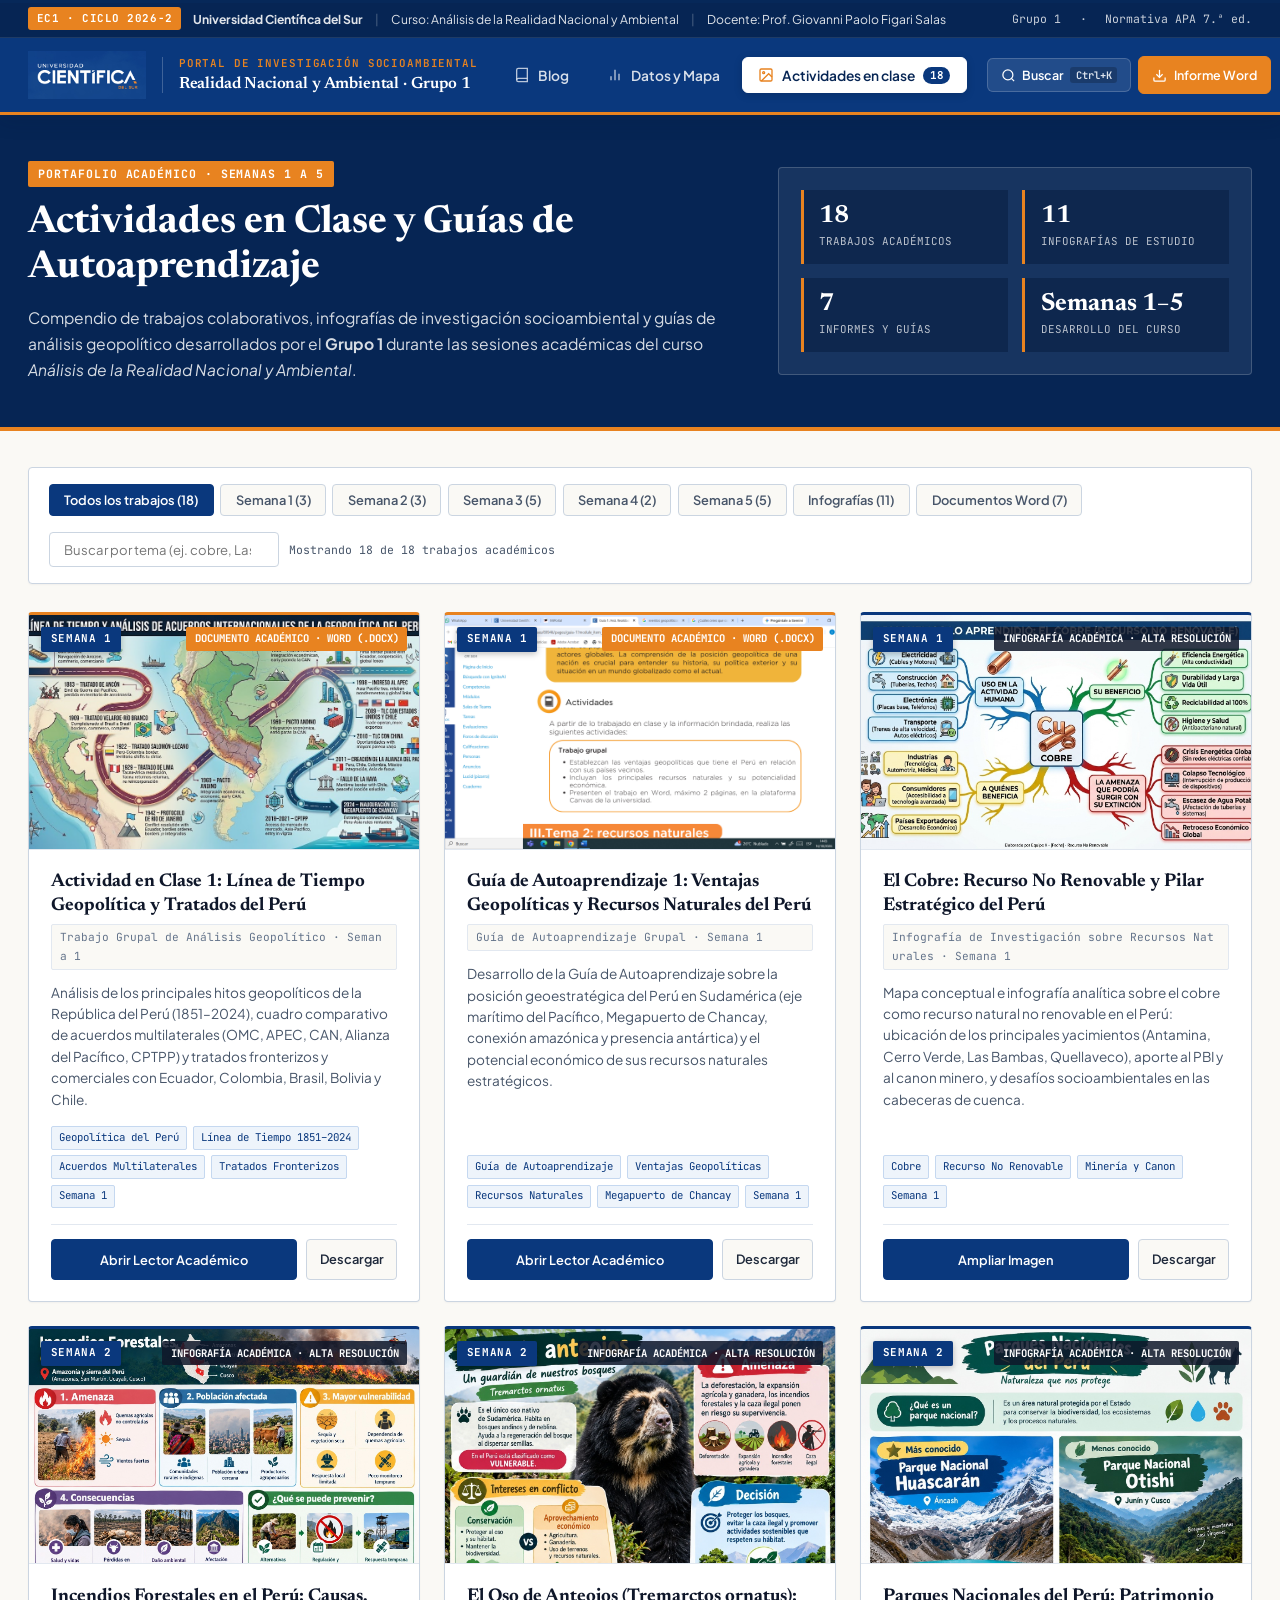
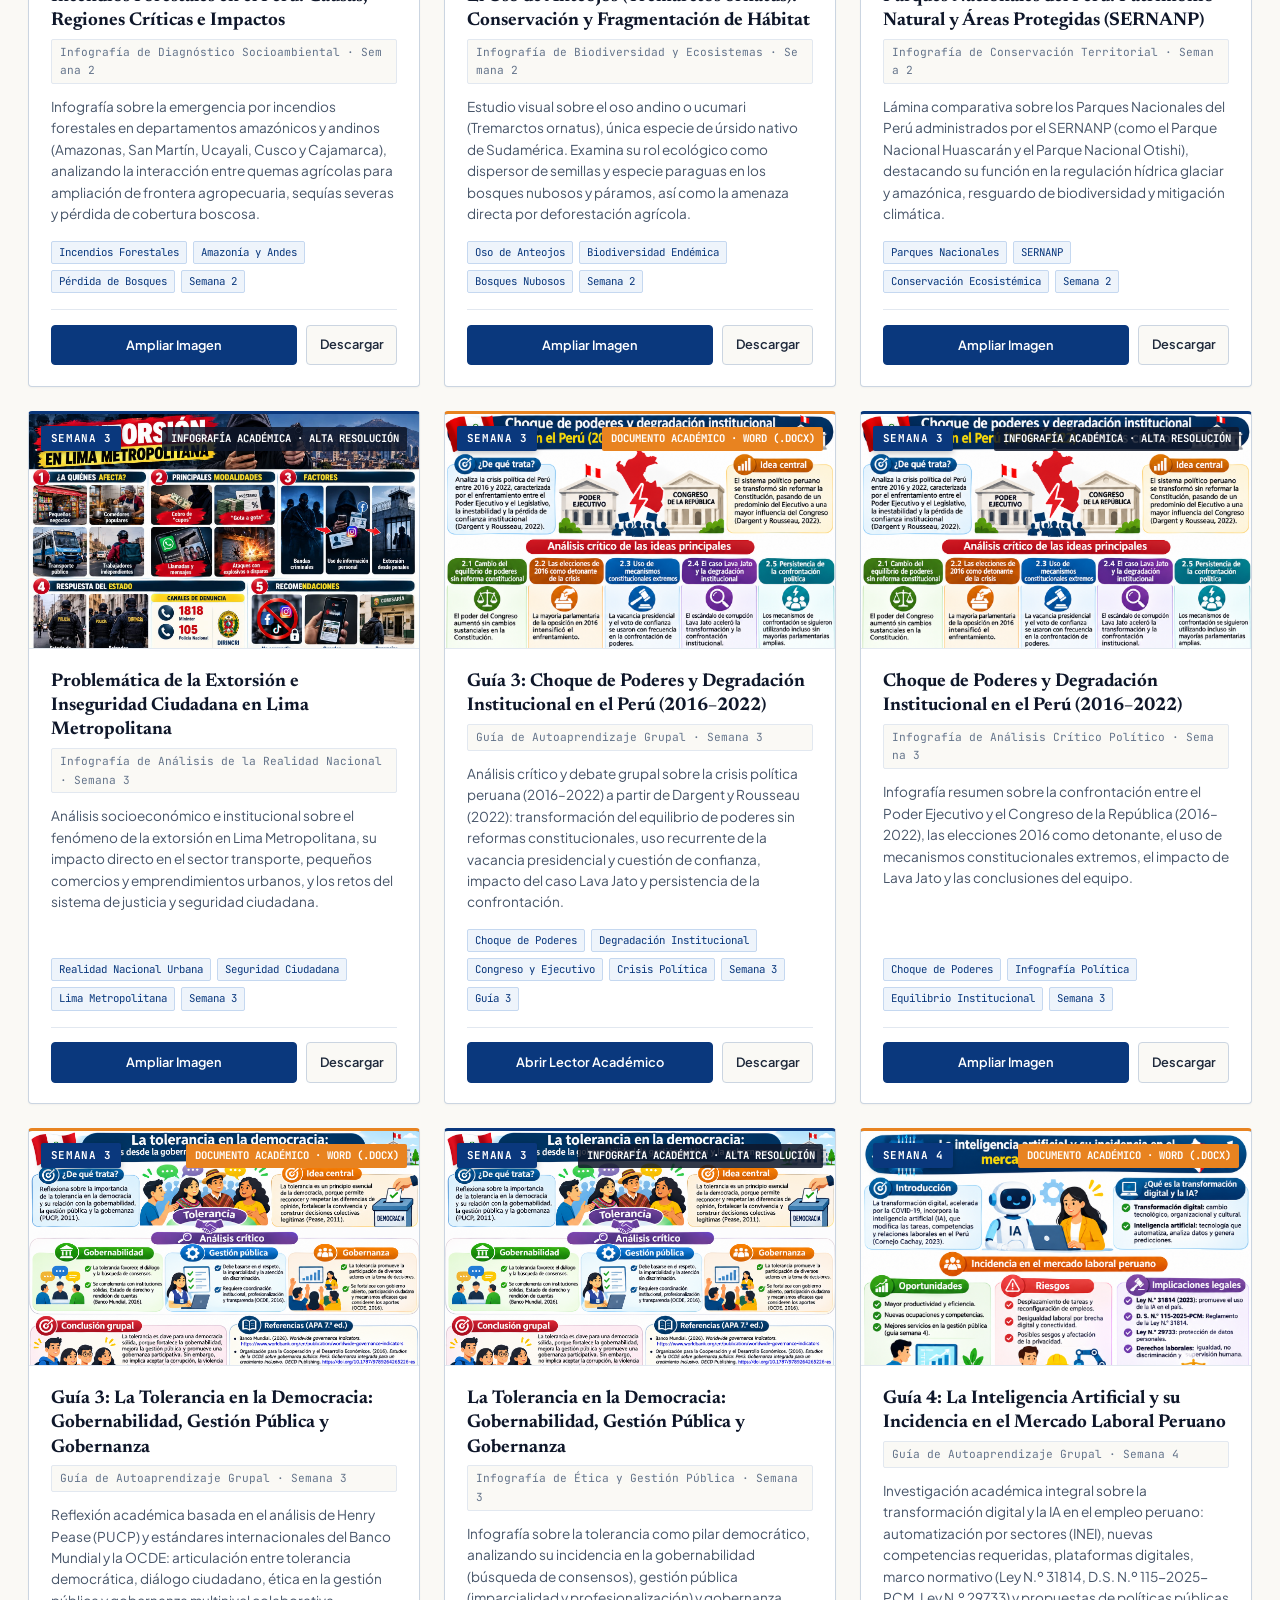
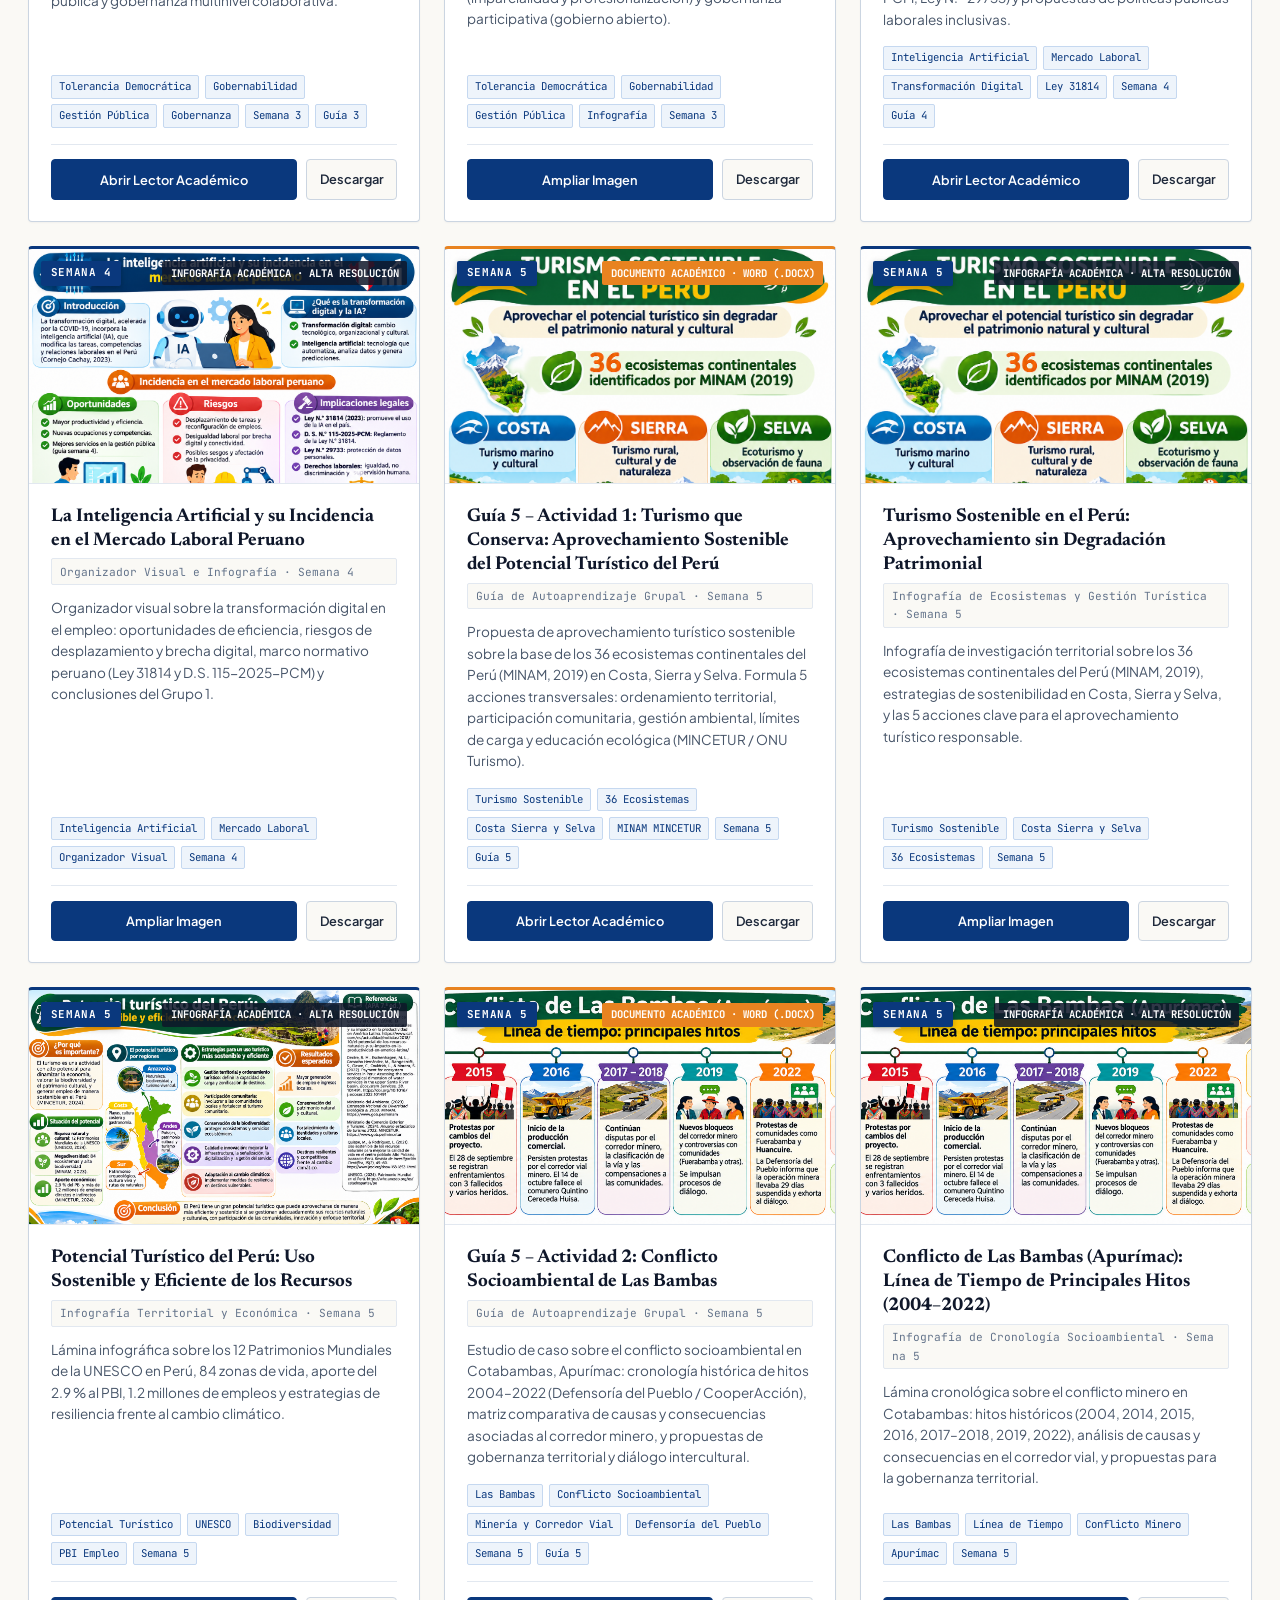
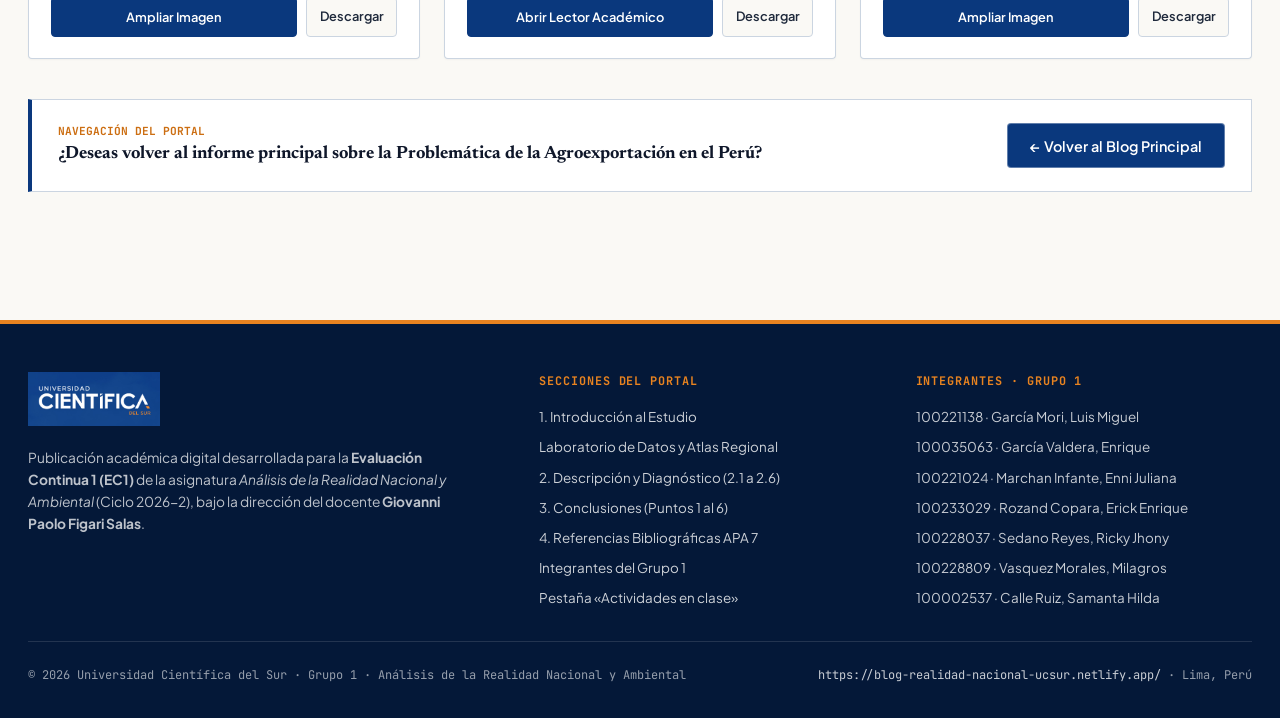
==== commit 5fe82210: "Actualiza informe oficial Word, integra Samanta Calle en integrantes y expande portafolio a 18 activ" ====
--- a/actividades.html
+++ b/actividades.html
@@ -96,7 +96,7 @@
             <polyline points="21 15 16 10 5 21"></polyline>
           </svg>
           <span>Actividades en clase</span>
-          <span class="nav-counter-pill">7</span>
+          <span class="nav-counter-pill">18</span>
         </button>
       </nav>
 
@@ -1013,6 +1013,12 @@
                 <span class="team-member-name">Vasquez Morales, Milagros</span>
                 <span class="team-member-code">Código: 100228809</span>
               </div>
+
+              <div class="team-member-card">
+                <span class="team-member-role">Integrante del Equipo</span>
+                <span class="team-member-name">Calle Ruiz, Samanta Hilda</span>
+                <span class="team-member-code">Código: 100002537</span>
+              </div>
             </div>
           </div>
         </section>
@@ -1030,7 +1036,7 @@
     <div class="activities-masthead">
       <div class="activities-masthead-inner">
         <div>
-          <span class="activities-kicker">Portafolio Académico · Semanas 1, 2 y 3</span>
+          <span class="activities-kicker">Portafolio Académico · Semanas 1 a 5</span>
           <h1 class="activities-title">Actividades en Clase y Guías de Autoaprendizaje</h1>
           <p class="activities-subtitle">
             Compendio de trabajos colaborativos, infografías de investigación socioambiental y guías de análisis geopolítico desarrollados por el <strong>Grupo 1</strong> durante las sesiones académicas del curso <em>Análisis de la Realidad Nacional y Ambiental</em>.
@@ -1039,19 +1045,19 @@
 
         <div class="activities-stats-box">
           <div class="act-stat-item">
+            <div class="act-stat-num">18</div>
+            <div class="act-stat-label">Trabajos Académicos</div>
+          </div>
+          <div class="act-stat-item">
+            <div class="act-stat-num">11</div>
+            <div class="act-stat-label">Infografías de Estudio</div>
+          </div>
+          <div class="act-stat-item">
             <div class="act-stat-num">7</div>
-            <div class="act-stat-label">Trabajos Académicos</div>
+            <div class="act-stat-label">Informes y Guías</div>
           </div>
           <div class="act-stat-item">
-            <div class="act-stat-num">5</div>
-            <div class="act-stat-label">Infografías de Estudio</div>
-          </div>
-          <div class="act-stat-item">
-            <div class="act-stat-num">2</div>
-            <div class="act-stat-label">Informes y Guías</div>
-          </div>
-          <div class="act-stat-item">
-            <div class="act-stat-num">Semanas 1–3</div>
+            <div class="act-stat-num">Semanas 1–5</div>
             <div class="act-stat-label">Desarrollo del Curso</div>
           </div>
         </div>
@@ -1063,16 +1069,18 @@
       <!-- Barra de Filtros por Semana, Formato y Búsqueda -->
       <div class="activities-control-bar">
         <div class="filter-pills-group" role="tablist" aria-label="Filtrar evidencias por semana o tipo">
-          <button type="button" class="filter-pill-btn active" data-act-filter="all">Todos los trabajos (7)</button>
+          <button type="button" class="filter-pill-btn active" data-act-filter="all">Todos los trabajos (18)</button>
           <button type="button" class="filter-pill-btn" data-act-filter="semana-1">Semana 1 (3)</button>
           <button type="button" class="filter-pill-btn" data-act-filter="semana-2">Semana 2 (3)</button>
-          <button type="button" class="filter-pill-btn" data-act-filter="semana-3">Semana 3 (1)</button>
-          <button type="button" class="filter-pill-btn" data-act-filter="image">Infografías (5)</button>
-          <button type="button" class="filter-pill-btn" data-act-filter="docx">Documentos Word (2)</button>
+          <button type="button" class="filter-pill-btn" data-act-filter="semana-3">Semana 3 (5)</button>
+          <button type="button" class="filter-pill-btn" data-act-filter="semana-4">Semana 4 (2)</button>
+          <button type="button" class="filter-pill-btn" data-act-filter="semana-5">Semana 5 (5)</button>
+          <button type="button" class="filter-pill-btn" data-act-filter="image">Infografías (11)</button>
+          <button type="button" class="filter-pill-btn" data-act-filter="docx">Documentos Word (7)</button>
         </div>
 
         <div class="activities-search-wrap">
-          <input type="search" id="act-search-input" class="act-search-input" placeholder="Buscar por tema (ej. cobre, geopolítica, oso)...">
+          <input type="search" id="act-search-input" class="act-search-input" placeholder="Buscar por tema (ej. cobre, Las Bambas, IA, turismo, geopolítica)...">
           <span id="activities-results-count" style="font-family:var(--font-mono);font-size:0.72rem;color:var(--ink-600);">Mostrando 7 de 7 trabajos académicos</span>
         </div>
       </div>
@@ -1138,6 +1146,7 @@
             <li>100233029 · Rozand Copara, Erick Enrique</li>
             <li>100228037 · Sedano Reyes, Ricky Jhony</li>
             <li>100228809 · Vasquez Morales, Milagros</li>
+            <li>100002537 · Calle Ruiz, Samanta Hilda</li>
           </ul>
         </div>
       </div>
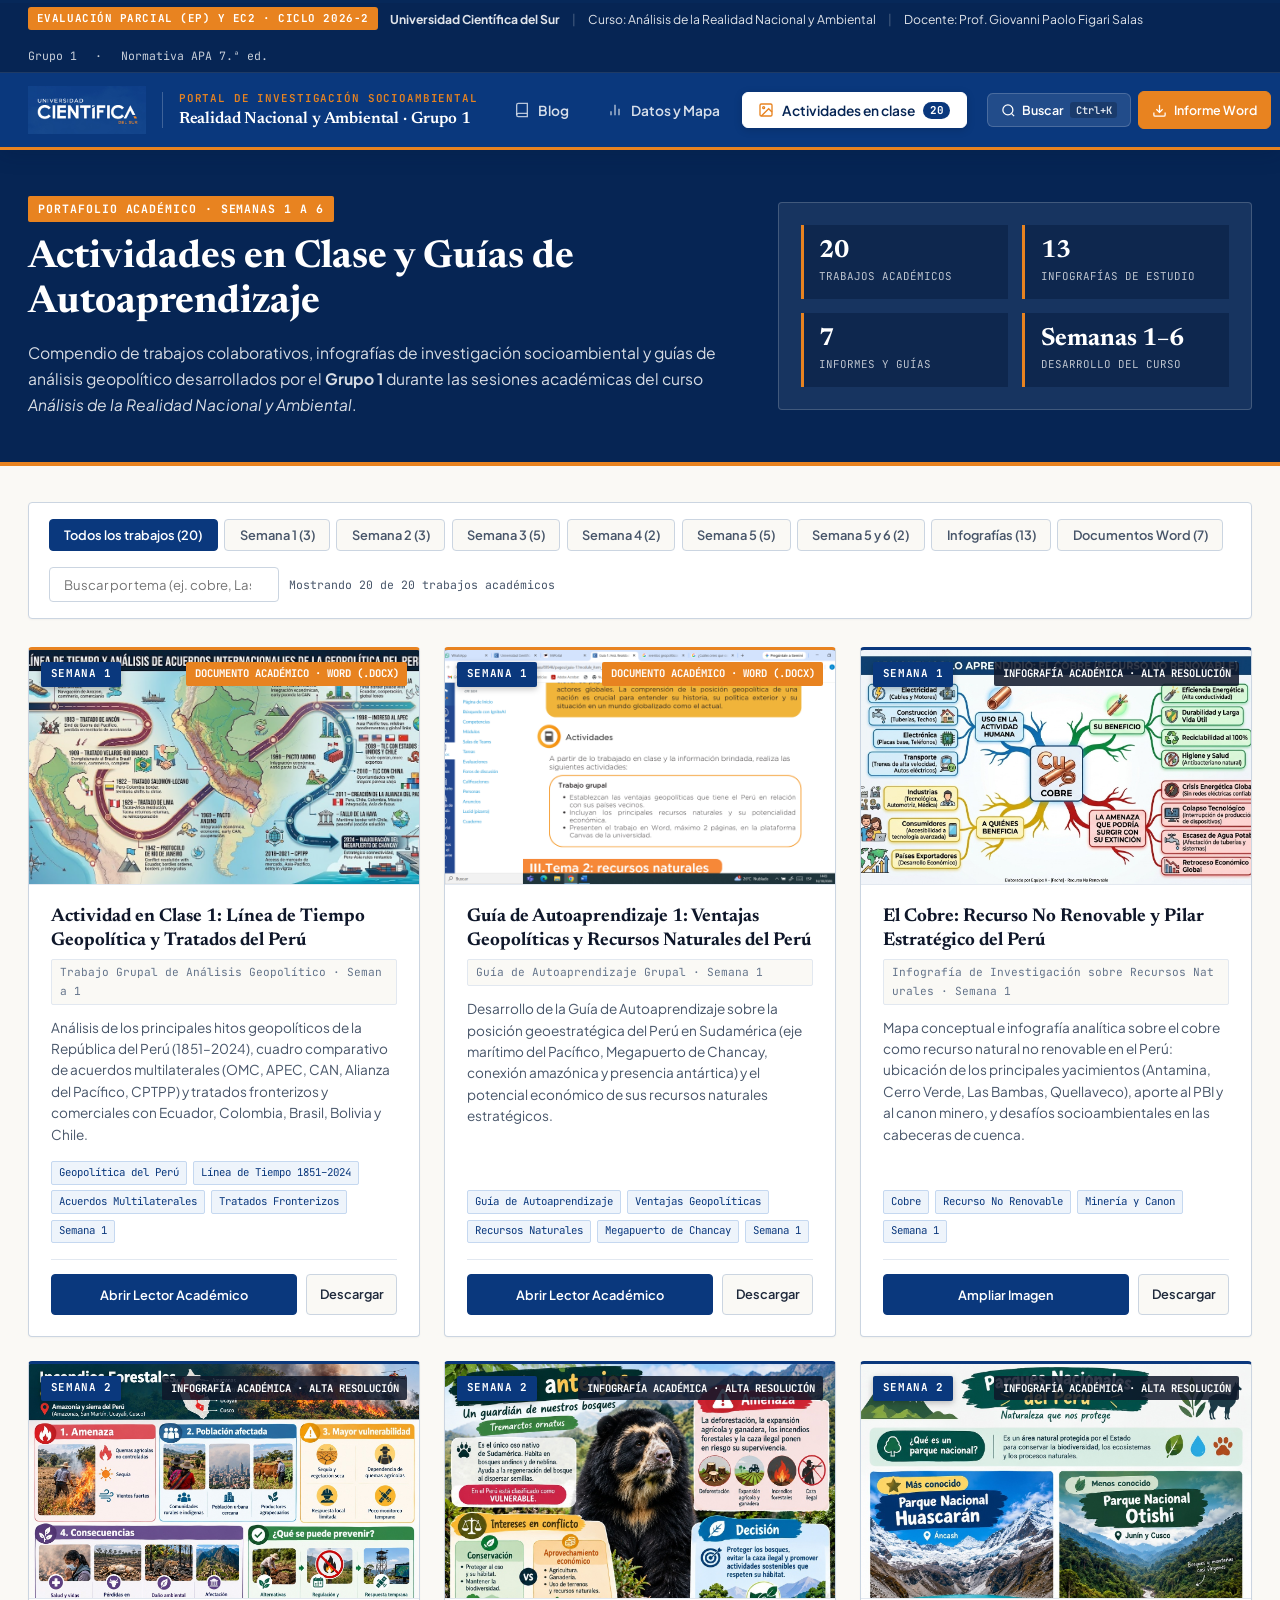
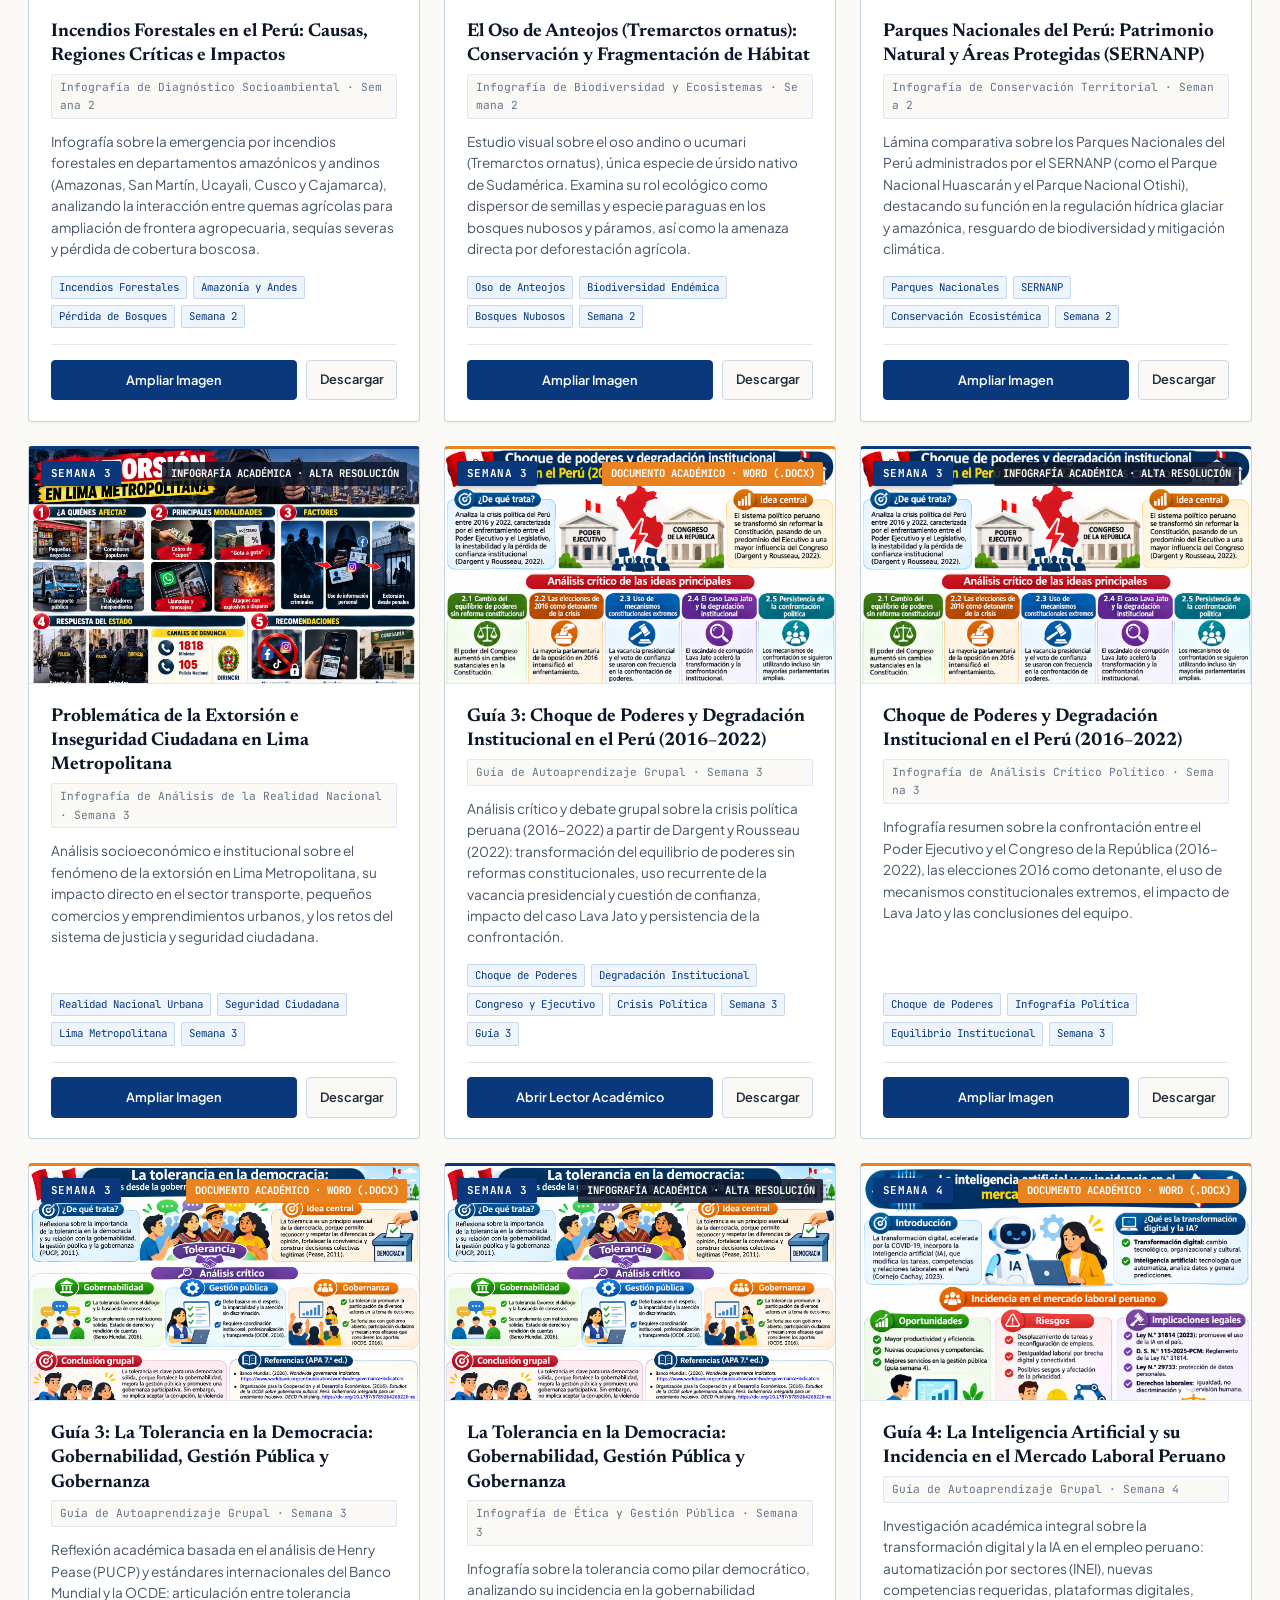
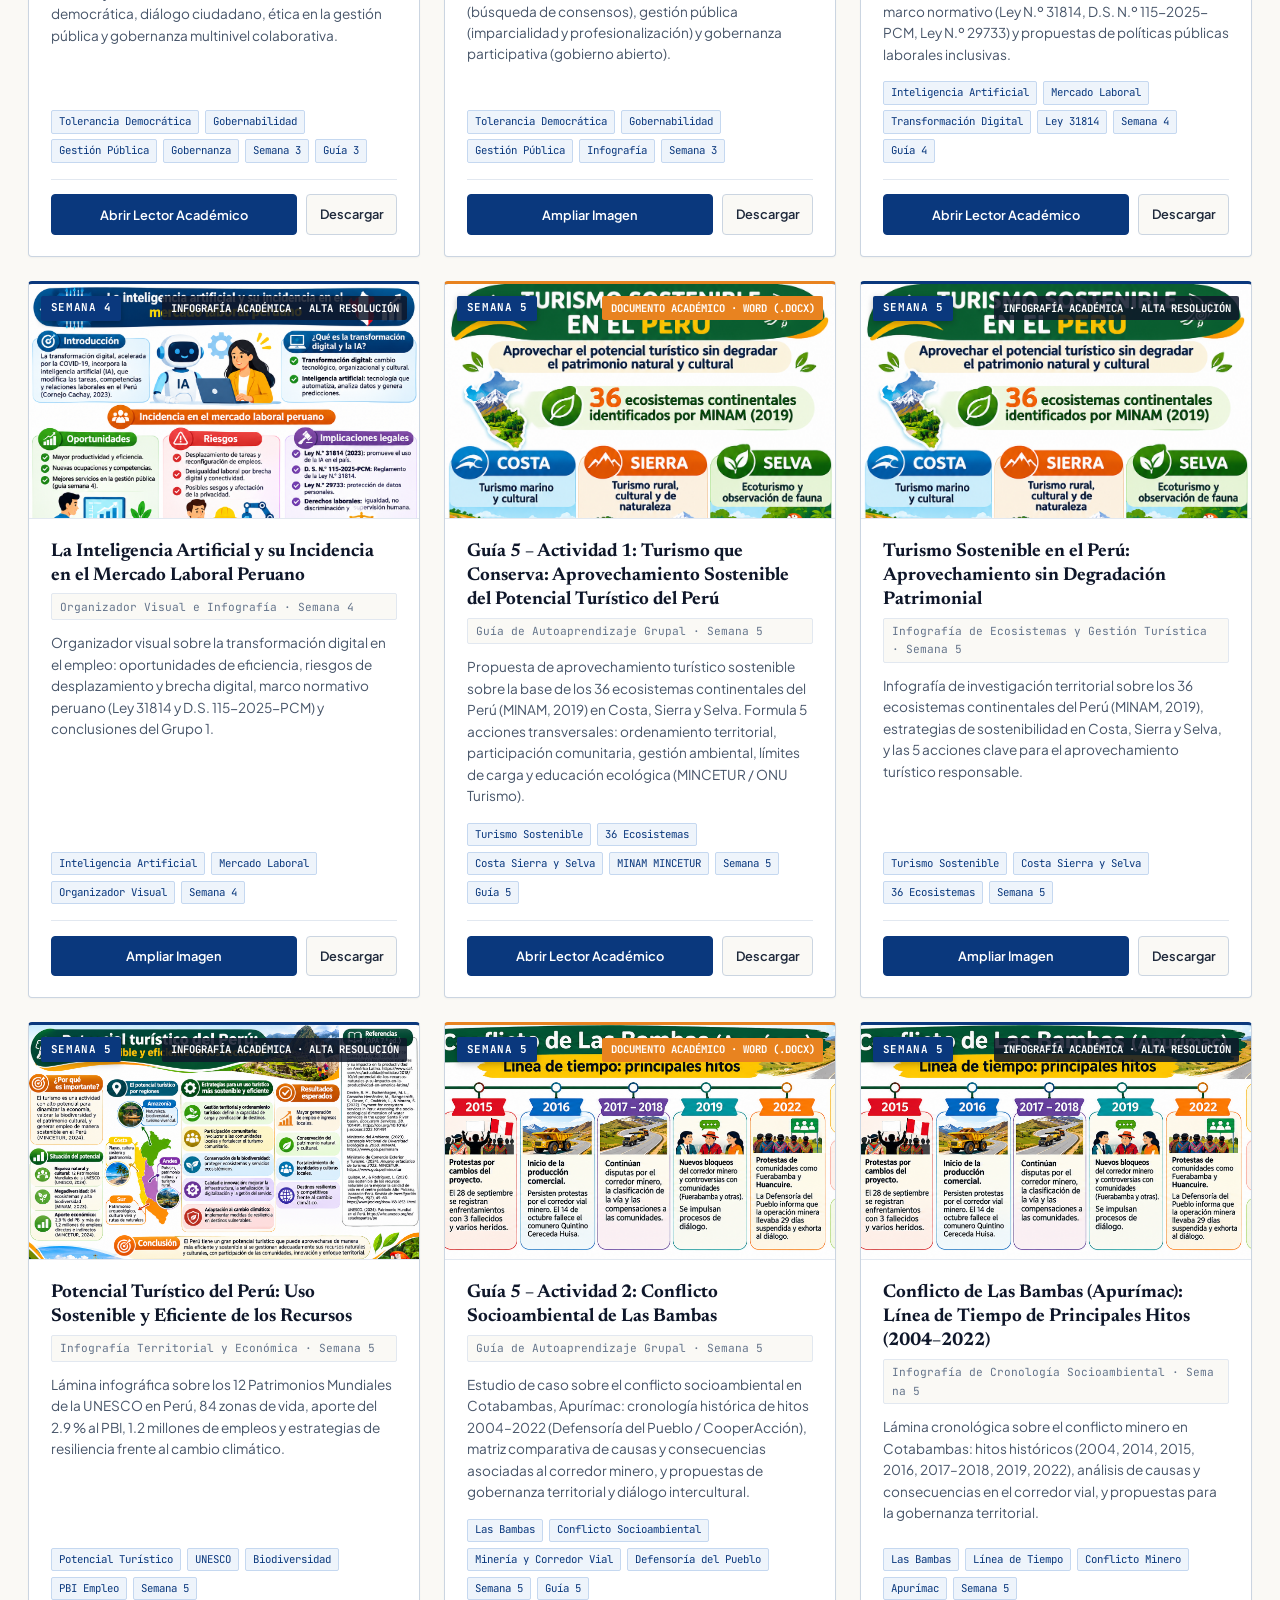
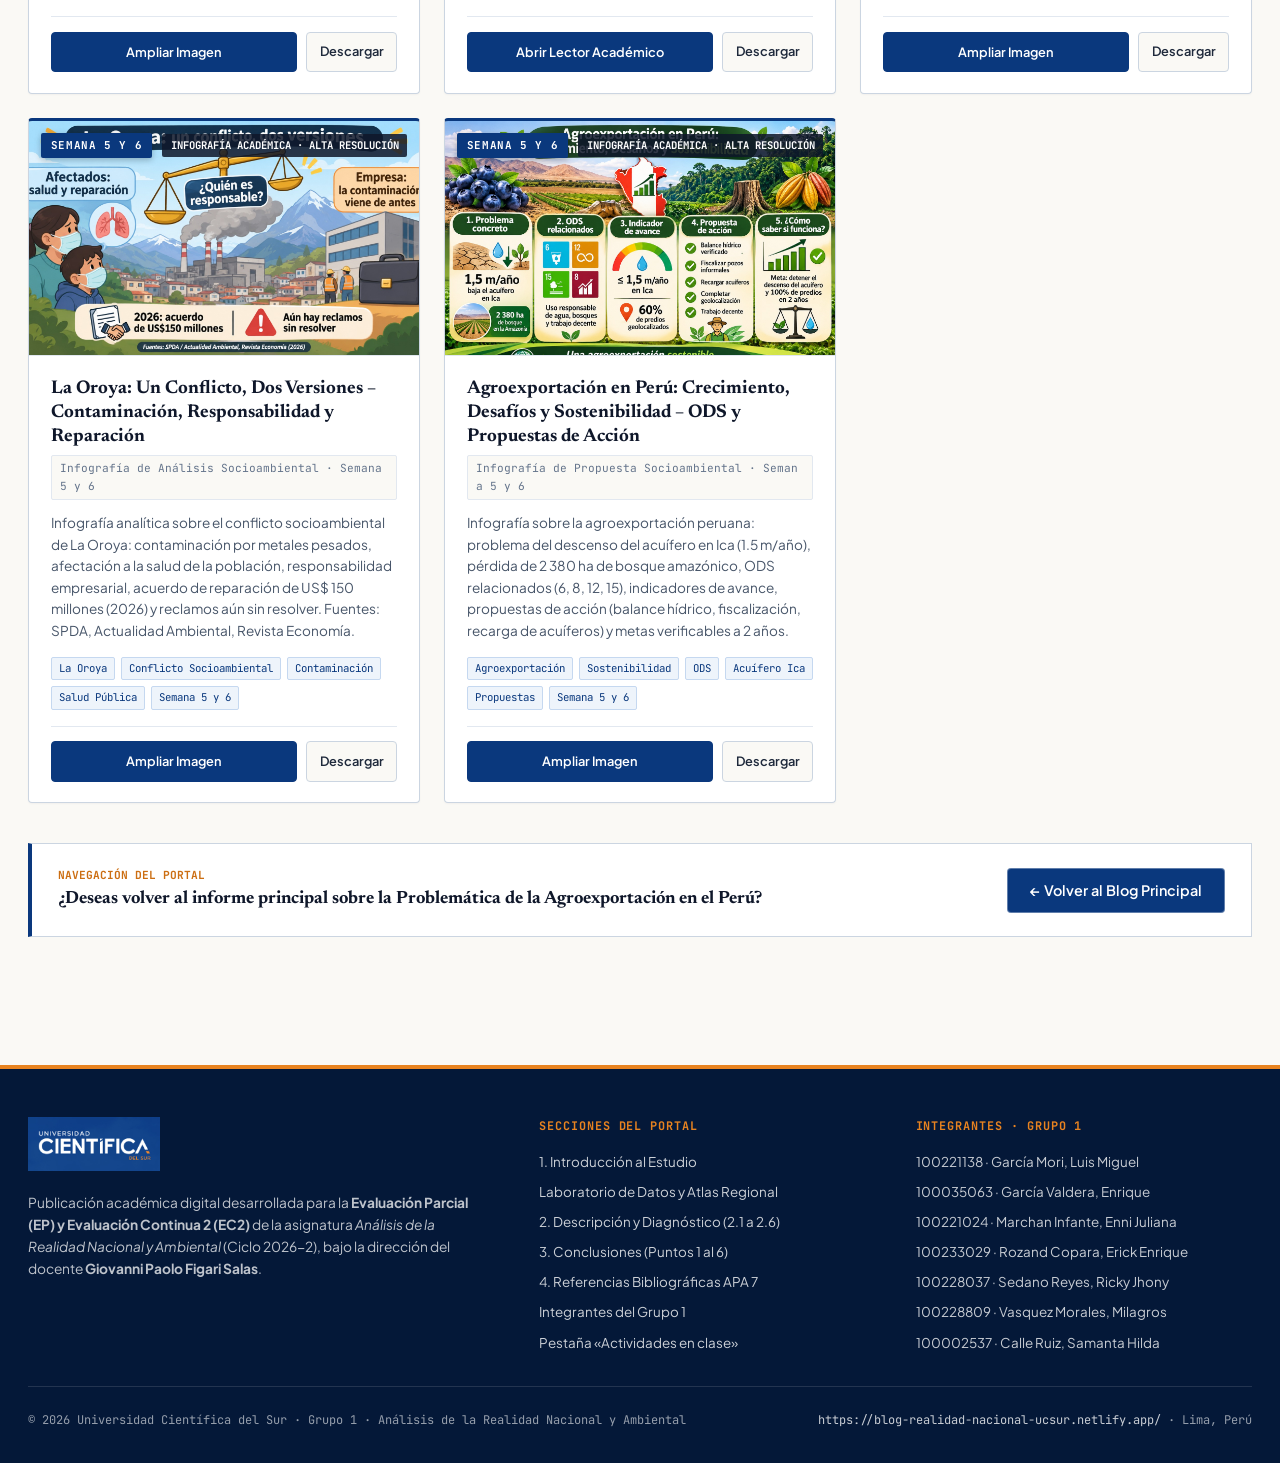
==== commit fa1c9382: "Actualizacion informe EC2, nuevas actividades semana 5 y 6, y bump cache v6" ====
--- a/actividades.html
+++ b/actividades.html
@@ -4,7 +4,7 @@
   <meta charset="UTF-8">
   <meta name="viewport" content="width=device-width, initial-scale=1.0">
   <title>PROBLEMÁTICA DE LA AGROEXPORTACIÓN EN EL PERÚ: IMPACTO EN EL ÁMBITO SOCIOAMBIENTAL | Universidad Científica del Sur</title>
-  <meta name="description" content="Problemática de la agroexportación en el Perú: impacto en el ámbito socioambiental — Evaluación Continua 1 (EC1), Análisis de la Realidad Nacional y Ambiental (Ciclo 2026-2), Universidad Científica del Sur.">
+  <meta name="description" content="Problemática de la agroexportación en el Perú: impacto en el ámbito socioambiental — Evaluación Parcial (EP) y Evaluación Continua 2 (EC2), Análisis de la Realidad Nacional y Ambiental (Ciclo 2026-2), Universidad Científica del Sur.">
   <link rel="canonical" href="https://blog-realidad-nacional-ucsur.netlify.app/">
   <meta property="og:url" content="https://blog-realidad-nacional-ucsur.netlify.app/">
   <link rel="icon" type="image/png" href="./logo-ucsur.png">
@@ -15,7 +15,7 @@
   <link href="https://fonts.googleapis.com/css2?family=JetBrains+Mono:wght@400;500;600;700&family=Newsreader:ital,opsz,wght@0,6..72,400;0,6..72,500;0,6..72,600;0,6..72,700;1,6..72,400;1,6..72,600&family=Plus+Jakarta+Sans:wght@400;500;600;700;800&display=swap" rel="stylesheet">
 
   <!-- Arquitectura CSS Modular UCSUR -->
-  <link rel="stylesheet" href="./styles.css">
+  <link rel="stylesheet" href="./styles.css?v=20261120_v6">
 </head>
 <body data-default-view="actividades">
 
@@ -23,7 +23,7 @@
   <div class="page-loader" id="page-loader" aria-label="Cargando portal académico">
     <div class="loader-content">
       <img src="./logo-ucsur.png" alt="Logo Universidad Científica del Sur" class="loader-logo">
-      <span class="loader-badge">Análisis de la Realidad Nacional y Ambiental · EC1</span>
+      <span class="loader-badge">Análisis de la Realidad Nacional y Ambiental · EP y EC2</span>
       <h2 class="loader-title">PROBLEMÁTICA DE LA AGROEXPORTACIÓN EN EL PERÚ: IMPACTO EN EL ÁMBITO SOCIOAMBIENTAL</h2>
       <div class="loader-bar-track">
         <div class="loader-bar-fill"></div>
@@ -41,7 +41,7 @@
   <div class="ucsur-topbar">
     <div class="ucsur-topbar-inner">
       <div class="ucsur-topbar-left">
-        <span class="ucsur-pill-badge">EC1 · Ciclo 2026-2</span>
+        <span class="ucsur-pill-badge">Evaluación Parcial (EP) y EC2 · Ciclo 2026-2</span>
         <span><strong>Universidad Científica del Sur</strong></span>
         <span class="ucsur-topbar-divider">|</span>
         <span>Curso: Análisis de la Realidad Nacional y Ambiental</span>
@@ -96,7 +96,7 @@
             <polyline points="21 15 16 10 5 21"></polyline>
           </svg>
           <span>Actividades en clase</span>
-          <span class="nav-counter-pill">18</span>
+          <span class="nav-counter-pill">20</span>
         </button>
       </nav>
 
@@ -110,7 +110,7 @@
           <span>Buscar</span>
           <span class="kbd-hint">Ctrl+K</span>
         </button>
-        <a href="./PROBLEMÁTICA DE LA AGROEXPORTACIÓN EN EL PERÚ - IMPACTO EN EL ÁMBITO SOCIOAMBIENTAL.docx" download="PROBLEMÁTICA DE LA AGROEXPORTACIÓN EN EL PERÚ - IMPACTO EN EL ÁMBITO SOCIOAMBIENTAL.docx" class="utility-btn utility-btn-amber" title="Descargar informe oficial en Word (.docx)">
+        <a href="./EC2.docx" download="EC2.docx" class="utility-btn utility-btn-amber" title="Descargar informe EC2 en Word (.docx)">
           <svg viewBox="0 0 24 24" fill="none" stroke="currentColor" stroke-width="2">
             <path d="M21 15v4a2 2 0 0 1-2 2H5a2 2 0 0 1-2-2v-4"></path>
             <polyline points="7 10 12 15 17 10"></polyline>
@@ -123,7 +123,7 @@
   </header>
 
   <!-- ========================================================================
-       VISTA 1: BLOG PRINCIPAL — INFORME ACADÉMICO E INTERACTIVO (EC1)
+       VISTA 1: BLOG PRINCIPAL — INFORME ACADÉMICO E INTERACTIVO (EP)
        ======================================================================== -->
   <main id="view-blog" class="view-panel active">
 
@@ -132,7 +132,7 @@
       <div class="hero-cover-container">
 
         <div class="hero-top-badges">
-          <span class="hero-badge-amber">Informe Académico · Evaluación Continua 1 (EC1)</span>
+          <span class="hero-badge-amber">Informe Académico · Evaluación Parcial (EP) y EC2</span>
           <span class="hero-badge-outline">Universidad Científica del Sur · Ciclo 2026-2</span>
           <span class="hero-badge-outline">Análisis del Café, Cacao, Arándano y Espárrago</span>
         </div>
@@ -245,6 +245,7 @@
           </div>
           <ul class="toc-list">
             <li><a href="#sec-introduccion" class="toc-link active"><span class="toc-num">1.</span><span>Introducción</span></a></li>
+            <li><a href="#sec-arbol-problemas" class="toc-link toc-sub"><span class="toc-num">FIG 1</span><span>Árbol de Problemas</span></a></li>
             <li><a href="#sec-laboratorio-datos" class="toc-link"><span class="toc-num">LAB</span><span>Laboratorio de Datos y Mapa</span></a></li>
             <li><a href="#sec-2-descripcion" class="toc-link"><span class="toc-num">2.</span><span>Descripción y Diagnóstico</span></a></li>
             <li><a href="#sec-2-1" class="toc-link toc-sub"><span class="toc-num">2.1</span><span>Descripción de la problemática</span></a></li>
@@ -253,6 +254,7 @@
             <li><a href="#sec-2-4" class="toc-link toc-sub"><span class="toc-num">2.4</span><span>Consecuencias de la problemática</span></a></li>
             <li><a href="#sec-2-5" class="toc-link toc-sub"><span class="toc-num">2.5</span><span>Relación y Tabla 1 APA</span></a></li>
             <li><a href="#sec-2-6" class="toc-link toc-sub"><span class="toc-num">2.6</span><span>Desafíos y sostenibilidad</span></a></li>
+            <li><a href="#sec-ec2-informe" class="toc-link"><span class="toc-num">EC2</span><span>Evaluación Continua 2</span></a></li>
             <li><a href="#sec-conclusiones" class="toc-link"><span class="toc-num">3.</span><span>Conclusiones (1 al 6)</span></a></li>
             <li><a href="#sec-referencias" class="toc-link"><span class="toc-num">4.</span><span>Referencias APA 7 (22)</span></a></li>
             <li><a href="#sec-integrantes" class="toc-link"><span class="toc-num">G1</span><span>Integrantes del Grupo</span></a></li>
@@ -300,6 +302,47 @@
             <p>
               El objetivo de este informe es evaluar críticamente el contexto histórico y social de estos tres hechos desde los inicios de la vida republicana hasta la actualidad (2024–2026), identificar sus causas y consecuencias en las dimensiones social, económica, política y ambiental, y establecer sus semejanzas, diferencias, causas comunes y consecuencias compartidas, proponiendo lineamientos de sostenibilidad orientados al fortalecimiento de la gobernanza hídrica y forestal en el país.
             </p>
+
+            <!-- ==========================================================
+                 FIGURA 1: ÁRBOL DE PROBLEMAS DE LA AGROEXPORTACIÓN PERUANA
+                 ========================================================== -->
+            <div class="arbol-problemas-wrapper" id="sec-arbol-problemas" style="margin:2.5rem 0 1rem 0;padding-top:1.5rem;border-top:1px solid var(--line-subtle);">
+              <div style="background:var(--bg-white);border:1px solid var(--line-strong);border-top:4px solid var(--ucsur-navy);padding:1.5rem;box-shadow:var(--shadow-sm);border-radius:4px;">
+                <div style="display:flex;align-items:center;justify-content:space-between;flex-wrap:wrap;gap:0.75rem;margin-bottom:1rem;padding-bottom:0.75rem;border-bottom:1px solid var(--line-subtle);">
+                  <div>
+                    <span style="font-family:var(--font-mono);font-size:0.74rem;font-weight:700;color:var(--ucsur-amber);text-transform:uppercase;letter-spacing:0.06em;">Figura 1 · Normativa APA 7.ª edición</span>
+                    <h3 style="font-family:var(--font-serif);font-size:1.35rem;color:var(--ucsur-navy);margin:0.25rem 0 0 0;font-style:italic;">Impactos Socioambientales de la expansión de la agroexportación en el Perú</h3>
+                  </div>
+                  <div style="display:flex;gap:0.5rem;flex-wrap:wrap;">
+                    <button type="button" class="utility-btn utility-btn-amber" data-open-lightbox-img="./assets/img/arbol-de-problemas-agroexportacion.png" data-img-title="Figura 1: Impactos Socioambientales de la expansión de la agroexportación en el Perú (Árbol de problemas)" data-img-kicker="Informe Académico EP · Grupo 1" title="Ampliar imagen en pantalla completa">
+                      <svg width="15" height="15" viewBox="0 0 24 24" fill="none" stroke="currentColor" stroke-width="2">
+                        <polyline points="15 3 21 3 21 9"></polyline>
+                        <polyline points="9 21 3 21 3 15"></polyline>
+                        <line x1="21" y1="3" x2="14" y2="10"></line>
+                        <line x1="3" y1="21" x2="10" y2="14"></line>
+                      </svg>
+                      <span>Pantalla Completa</span>
+                    </button>
+                    <a href="./assets/img/arbol-de-problemas-agroexportacion.png" download="arbol-de-problemas-agroexportacion.png" class="utility-btn" title="Descargar imagen en alta resolución (PNG)">
+                      <svg width="15" height="15" viewBox="0 0 24 24" fill="none" stroke="currentColor" stroke-width="2">
+                        <path d="M21 15v4a2 2 0 0 1-2 2H5a2 2 0 0 1-2-2v-4"></path>
+                        <polyline points="7 10 12 15 17 10"></polyline>
+                        <line x1="12" y1="15" x2="12" y2="3"></line>
+                      </svg>
+                      <span>Descargar</span>
+                    </a>
+                  </div>
+                </div>
+
+                <div style="background:var(--bg-paper);border:1px solid var(--line-subtle);padding:0.75rem;text-align:center;border-radius:3px;cursor:pointer;" data-open-lightbox-img="./assets/img/arbol-de-problemas-agroexportacion.png" data-img-title="Figura 1: Impactos Socioambientales de la expansión de la agroexportación en el Perú (Árbol de problemas)" data-img-kicker="Informe Académico EP · Grupo 1" title="Haz clic para ampliar en pantalla completa">
+                  <img src="./assets/img/arbol-de-problemas-agroexportacion.png" alt="Árbol de problemas: Impactos Socioambientales de la expansión de la agroexportación en el Perú" style="width:100%;max-width:100%;height:auto;display:block;margin:0 auto;box-shadow:var(--shadow-sm);border-radius:2px;" loading="lazy">
+                </div>
+
+                <figcaption style="margin-top:1rem;font-size:0.85rem;color:var(--ink-700);line-height:1.55;font-family:var(--font-sans);">
+                  <strong>Nota.</strong> El árbol de problemas sintetiza las relaciones causales estructuradas en el informe: el <em>problema central</em> se ubica en los impactos socioambientales derivados de la expansión agroexportadora en costa y Amazonía; las <em>raíces</em> detallan las causas directas (uso intensivo de agua subterránea, limitaciones de pequeños productores y débil supervisión) e indirectas (alta demanda internacional, modelo primario sin ordenamiento ecológico y brechas estructurales); y la <em>copa</em> ilustra los efectos directos (estrés hídrico, asimetrías de mercado y precarización laboral) e indirectos (conflictividad socioambiental, desigualdad territorial y riesgos para la sostenibilidad futura).
+                </figcaption>
+              </div>
+            </div>
           </div>
         </section>
 
@@ -763,6 +806,136 @@
         </section>
 
         <!-- ==================================================================
+             SECCIÓN EC2: EVALUACIÓN CONTINUA 2 — INFORME COMPLETO
+             ================================================================== -->
+        <section class="manuscript-section" id="sec-ec2-informe">
+          <div class="section-header-block">
+            <div>
+              <div class="section-kicker-row">
+                <span class="section-index-badge">EC2</span>
+                <span class="section-category-label">Evaluación Continua 2 — Informe Académico</span>
+              </div>
+              <h2 class="section-heading">EVALUACIÓN CONTINUA 2 (EC2): REVISIÓN DE ANTECEDENTES, CAUSAS, ENFOQUE TEÓRICO Y CONCLUSIONES</h2>
+            </div>
+            <a href="./EC2.docx" download="EC2.docx" class="section-download-btn" title="Descargar EC2 en Word">⬇ EC2.docx</a>
+          </div>
+
+          <article class="manuscript-article">
+            <div class="article-body prose">
+
+              <h3>1. Introducción a la Problemática</h3>
+              <p>La expansión de la agroexportación en el Perú ha contribuido al crecimiento económico, al incremento de las exportaciones y a la generación de empleo. Sin embargo, su desarrollo también ha generado desafíos socioambientales relacionados con el uso intensivo del agua, la presión sobre los recursos naturales, las desigualdades entre grandes empresas y pequeños productores, y las condiciones laborales en el sector agrario.</p>
+              <p>Según la Organización para la Cooperación y el Desarrollo Económicos (OCDE, 2026), la agricultura peruana enfrenta importantes desafíos relacionados con la gestión de los recursos hídricos, la sostenibilidad ambiental y las dificultades de los pequeños productores para acceder al financiamiento, la tecnología y los mercados internacionales.</p>
+              <p>Ante esta situación, el presente trabajo tiene como objetivo analizar los impactos socioambientales de la expansión de la agroexportación en el Perú, revisar tres propuestas de solución implementadas anteriormente, identificar sus resultados y principales obstáculos, y reconocer las causas políticas, económicas y sociales que han limitado su efectividad.</p>
+
+              <h3>2. Revisión de Antecedentes y Propuestas Previas de Solución</h3>
+
+              <h4>2.1. Primera propuesta: Programa AGROIDEAS</h4>
+              <p><strong>Institución responsable:</strong> Ministerio de Desarrollo Agrario y Riego (MIDAGRI). <strong>Inicio:</strong> 2010. <strong>Ámbito:</strong> Nacional.</p>
+              <p>El programa AGROIDEAS fue creado para mejorar la competitividad de los pequeños y medianos productores agrarios mediante el financiamiento de planes de negocio, la incorporación de tecnología, la asociatividad y el fortalecimiento de la gestión empresarial.</p>
+              <p>Según el MIDAGRI (2025), desde el año 2010, AGROIDEAS ejecutó más de 2 600 planes de negocio, con una inversión superior a S/ 1 240 millones, beneficiando a aproximadamente 97 400 familias agricultoras.</p>
+              <p><strong>Lecciones aprendidas:</strong> Entregar financiamiento y tecnología no garantiza por sí solo una mejora significativa de los ingresos. También se necesita facilitar el acceso a mercados, fortalecer la organización de los productores y brindar acompañamiento técnico continuo.</p>
+
+              <h4>2.2. Segunda propuesta: Ley N.º 31110 – Régimen laboral agrario</h4>
+              <p><strong>Institución responsable:</strong> Congreso de la República y MTPE. <strong>Aprobación:</strong> 31 de diciembre de 2020.</p>
+              <p>La Ley N.º 31110 se aprobó para fortalecer el sector agrario y garantizar los derechos laborales de sus trabajadores. Según la SUNAFIL (2024), durante ese año se realizaron 184 asistencias técnicas en 13 regiones, beneficiando a 36 248 trabajadores.</p>
+              <p><strong>Lecciones aprendidas:</strong> La aprobación de una ley representa un avance, pero su cumplimiento requiere una fiscalización constante, recursos suficientes y compromiso de las empresas.</p>
+
+              <h4>2.3. Tercera propuesta: Programa de tecnificación del riego (PSI)</h4>
+              <p><strong>Institución responsable:</strong> MIDAGRI, mediante el Programa Subsectorial de Irrigaciones (PSI). <strong>Inicio:</strong> 1998.</p>
+              <p>El PSI promovió la modernización de los sistemas de riego mediante la instalación de tecnologías como el riego por goteo y aspersión. Entre 1999 y 2017 se ejecutaron 680 proyectos beneficiando a 10 497 agricultores.</p>
+              <p><strong>Lecciones aprendidas:</strong> No basta con instalar equipos; también se necesita capacitación, mantenimiento y organización de los usuarios del agua.</p>
+
+              <h4>2.4. Comparación de las tres propuestas</h4>
+              <div class="apa-table-scroll">
+                <table class="apa-table" style="min-width:600px;">
+                  <thead>
+                    <tr><th>Propuesta</th><th>Aspecto que aborda</th><th>Principal aprendizaje</th></tr>
+                  </thead>
+                  <tbody>
+                    <tr><td><strong>AGROIDEAS</strong></td><td>Desigualdad entre productores</td><td>El financiamiento necesita acompañamiento y acceso a mercados.</td></tr>
+                    <tr><td><strong>Ley N.º 31110</strong></td><td>Condiciones laborales</td><td>Las leyes necesitan fiscalización y cumplimiento efectivo.</td></tr>
+                    <tr><td><strong>Tecnificación del riego</strong></td><td>Uso del agua</td><td>La tecnología requiere capacitación y mantenimiento.</td></tr>
+                  </tbody>
+                </table>
+              </div>
+
+              <h3>3. Identificación de las Causas y Aprendizajes Clave</h3>
+
+              <h4>3.1. Causas políticas</h4>
+              <p>Las principales dificultades políticas están relacionadas con la limitada coordinación institucional, la insuficiente fiscalización y la falta de continuidad en las políticas públicas. La OCDE (2026) señala que la coordinación fragmentada entre las instituciones públicas dificulta la aplicación efectiva de las políticas agrícolas.</p>
+
+              <h4>3.2. Causas económicas</h4>
+              <p>Falta de financiamiento, brechas tecnológicas y desigualdad económica entre grandes empresas agroexportadoras y pequeños productores. Según el MEF (2025b), el 87,4 % de la superficie agrícola no contaba con riego tecnificado.</p>
+
+              <h4>3.3. Causas sociales</h4>
+              <p>Informalidad laboral, desigualdad social y conflictos por el agua. La OCDE (2026) señala que la concentración de actividades agrícolas en la costa peruana genera elevados niveles de estrés hídrico.</p>
+
+              <h4>3.4. Principales obstáculos identificados</h4>
+              <div class="apa-table-scroll">
+                <table class="apa-table" style="min-width:500px;">
+                  <thead>
+                    <tr><th>Propuesta</th><th>Principal obstáculo</th></tr>
+                  </thead>
+                  <tbody>
+                    <tr><td><strong>AGROIDEAS</strong></td><td>Limitado acceso de pequeños productores a financiamiento, tecnología y mercados.</td></tr>
+                    <tr><td><strong>Ley N.º 31110</strong></td><td>Dificultades para garantizar el cumplimiento de los derechos laborales.</td></tr>
+                    <tr><td><strong>Tecnificación del riego</strong></td><td>Falta de infraestructura, capacitación y mantenimiento.</td></tr>
+                  </tbody>
+                </table>
+              </div>
+
+              <h3>4. Enfoque Teórico</h3>
+
+              <h4>4.1. Teoría del desarrollo sostenible</h4>
+              <p>Según la FAO (2021), una agricultura sostenible debe garantizar la rentabilidad económica, la protección del medioambiente y la equidad social. La agroexportación peruana no debe enfocarse únicamente en incrementar las exportaciones, sino también en proteger los recursos naturales y promover oportunidades para los pequeños agricultores.</p>
+
+              <h4>4.2. Teoría de los bienes comunes – Elinor Ostrom (1990)</h4>
+              <p>Los recursos naturales compartidos, como el agua, pueden administrarse de manera sostenible cuando las comunidades participan en su gestión, establecen reglas de uso y supervisan su cumplimiento. Esta teoría es especialmente relevante para las zonas agroexportadoras de la costa.</p>
+
+              <h4>4.3. Enfoque de la agroecología – Tittonell (2023)</h4>
+              <p>La agroecología integra principios ecológicos y sociales para desarrollar sistemas agrícolas sostenibles. Plantea la necesidad de impulsar prácticas agrícolas responsables, reducir los impactos negativos sobre los recursos naturales y fortalecer la participación de los pequeños productores.</p>
+
+              <h4>4.4. Relación de los enfoques teóricos con la problemática</h4>
+              <div class="apa-table-scroll">
+                <table class="apa-table" style="min-width:500px;">
+                  <thead>
+                    <tr><th>Enfoque teórico</th><th>¿Qué nos permite analizar?</th></tr>
+                  </thead>
+                  <tbody>
+                    <tr><td><strong>Desarrollo sostenible</strong></td><td>El equilibrio entre crecimiento económico, bienestar social y protección ambiental.</td></tr>
+                    <tr><td><strong>Bienes comunes – Ostrom</strong></td><td>La distribución y gestión responsable del agua.</td></tr>
+                    <tr><td><strong>Agroecología</strong></td><td>La producción agrícola sostenible y la protección de los ecosistemas.</td></tr>
+                  </tbody>
+                </table>
+              </div>
+
+              <h3>5. Conclusiones (EC2)</h3>
+              <p>La expansión de la agroexportación en el Perú ha contribuido al crecimiento económico y a la generación de empleo; sin embargo, también ha generado impactos socioambientales relacionados con el uso intensivo del agua, las desigualdades entre productores y las condiciones laborales.</p>
+              <p>La revisión de las tres propuestas de solución permitió identificar avances y limitaciones. AGROIDEAS ha contribuido al fortalecimiento de los pequeños productores, la Ley N.º 31110 ha establecido medidas de protección laboral y los programas de tecnificación del riego buscan mejorar el aprovechamiento del agua.</p>
+              <p>Entre las principales causas que limitan la efectividad se encuentran la insuficiente fiscalización, las brechas económicas y tecnológicas, la informalidad laboral y los conflictos relacionados con el acceso al agua.</p>
+              <p>Finalmente, las experiencias analizadas nos permiten comprender que el crecimiento de la agroexportación debe ir acompañado de políticas públicas efectivas, inversión en tecnología, protección de los recursos naturales y respeto de los derechos laborales. Estos aprendizajes servirán como base para diseñar futuras propuestas que contribuyan a una agroexportación más sostenible, inclusiva y responsable en el Perú.</p>
+
+              <h3>6. Referencias (EC2)</h3>
+              <div style="font-size:0.88rem;">
+                <p style="padding-left:1.5rem;text-indent:-1.5rem;">Congreso de la República del Perú. (2020). Ley N.º 31110, Ley del régimen laboral agrario.</p>
+                <p style="padding-left:1.5rem;text-indent:-1.5rem;">Damonte, G., & Boelens, R. (2019). Hydrosocial territories, agro-export and water scarcity. <em>Water International</em>, 44(2), 206–223.</p>
+                <p style="padding-left:1.5rem;text-indent:-1.5rem;">MIDAGRI. (2025). MIDAGRI ejecutó más de S/1240 millones en planes de negocio.</p>
+                <p style="padding-left:1.5rem;text-indent:-1.5rem;">MEF. (2025a). Evaluación de impacto de AGROIDEAS.</p>
+                <p style="padding-left:1.5rem;text-indent:-1.5rem;">MEF. (2025b). Informe de cierre de brechas de infraestructura.</p>
+                <p style="padding-left:1.5rem;text-indent:-1.5rem;">FAO. (2021). Sustainable food and agriculture.</p>
+                <p style="padding-left:1.5rem;text-indent:-1.5rem;">OCDE. (2026). Políticas para el futuro del sector de la agricultura y la alimentación en Perú.</p>
+                <p style="padding-left:1.5rem;text-indent:-1.5rem;">Ostrom, E. (1990). <em>Governing the commons</em>. Cambridge University Press.</p>
+                <p style="padding-left:1.5rem;text-indent:-1.5rem;">PSI. (2024). Análisis social con enfoque de género (ASG). MIDAGRI.</p>
+                <p style="padding-left:1.5rem;text-indent:-1.5rem;">SUNAFIL. (2024). Sector agrario: Más de 36 000 trabajadores beneficiados.</p>
+                <p style="padding-left:1.5rem;text-indent:-1.5rem;">Tittonell, P. (2023). <em>A systems approach to agroecology</em>. Springer.</p>
+                <p style="padding-left:1.5rem;text-indent:-1.5rem;">WCED. (1987). <em>Our common future</em>. Oxford University Press.</p>
+              </div>
+            </div>
+          </article>
+        </section>
+
+        <!-- ==================================================================
              SECCIÓN 3: CONCLUSIONES (1 AL 6)
              ================================================================== -->
         <section class="manuscript-section" id="sec-conclusiones">
@@ -951,7 +1124,7 @@
         <section class="team-closing-section" id="sec-integrantes">
           <div class="team-closing-banner">
             <div class="team-closing-banner-left">
-              <span class="team-closing-kicker">Universidad Científica del Sur · Evaluación Continua 1 (EC1)</span>
+              <span class="team-closing-kicker">Universidad Científica del Sur · Evaluación Parcial (EP) y EC2</span>
               <h2 class="team-closing-title">Integrantes del Grupo 1</h2>
             </div>
             <img src="./logo-ucsur.png" alt="Logo Universidad Científica del Sur" class="team-closing-logo">
@@ -1036,7 +1209,7 @@
     <div class="activities-masthead">
       <div class="activities-masthead-inner">
         <div>
-          <span class="activities-kicker">Portafolio Académico · Semanas 1 a 5</span>
+          <span class="activities-kicker">Portafolio Académico · Semanas 1 a 6</span>
           <h1 class="activities-title">Actividades en Clase y Guías de Autoaprendizaje</h1>
           <p class="activities-subtitle">
             Compendio de trabajos colaborativos, infografías de investigación socioambiental y guías de análisis geopolítico desarrollados por el <strong>Grupo 1</strong> durante las sesiones académicas del curso <em>Análisis de la Realidad Nacional y Ambiental</em>.
@@ -1045,11 +1218,11 @@
 
         <div class="activities-stats-box">
           <div class="act-stat-item">
-            <div class="act-stat-num">18</div>
+            <div class="act-stat-num">20</div>
             <div class="act-stat-label">Trabajos Académicos</div>
           </div>
           <div class="act-stat-item">
-            <div class="act-stat-num">11</div>
+            <div class="act-stat-num">13</div>
             <div class="act-stat-label">Infografías de Estudio</div>
           </div>
           <div class="act-stat-item">
@@ -1057,7 +1230,7 @@
             <div class="act-stat-label">Informes y Guías</div>
           </div>
           <div class="act-stat-item">
-            <div class="act-stat-num">Semanas 1–5</div>
+            <div class="act-stat-num">Semanas 1–6</div>
             <div class="act-stat-label">Desarrollo del Curso</div>
           </div>
         </div>
@@ -1069,19 +1242,20 @@
       <!-- Barra de Filtros por Semana, Formato y Búsqueda -->
       <div class="activities-control-bar">
         <div class="filter-pills-group" role="tablist" aria-label="Filtrar evidencias por semana o tipo">
-          <button type="button" class="filter-pill-btn active" data-act-filter="all">Todos los trabajos (18)</button>
+          <button type="button" class="filter-pill-btn active" data-act-filter="all">Todos los trabajos (20)</button>
           <button type="button" class="filter-pill-btn" data-act-filter="semana-1">Semana 1 (3)</button>
           <button type="button" class="filter-pill-btn" data-act-filter="semana-2">Semana 2 (3)</button>
           <button type="button" class="filter-pill-btn" data-act-filter="semana-3">Semana 3 (5)</button>
           <button type="button" class="filter-pill-btn" data-act-filter="semana-4">Semana 4 (2)</button>
           <button type="button" class="filter-pill-btn" data-act-filter="semana-5">Semana 5 (5)</button>
-          <button type="button" class="filter-pill-btn" data-act-filter="image">Infografías (11)</button>
+          <button type="button" class="filter-pill-btn" data-act-filter="semana-6">Semana 5 y 6 (2)</button>
+          <button type="button" class="filter-pill-btn" data-act-filter="image">Infografías (13)</button>
           <button type="button" class="filter-pill-btn" data-act-filter="docx">Documentos Word (7)</button>
         </div>
 
         <div class="activities-search-wrap">
           <input type="search" id="act-search-input" class="act-search-input" placeholder="Buscar por tema (ej. cobre, Las Bambas, IA, turismo, geopolítica)...">
-          <span id="activities-results-count" style="font-family:var(--font-mono);font-size:0.72rem;color:var(--ink-600);">Mostrando 7 de 7 trabajos académicos</span>
+          <span id="activities-results-count" style="font-family:var(--font-mono);font-size:0.72rem;color:var(--ink-600);">Mostrando 20 de 20 trabajos académicos</span>
         </div>
       </div>
 
@@ -1120,7 +1294,7 @@
         <div>
           <img src="./logo-ucsur.png" alt="Logo Universidad Científica del Sur" class="footer-logo">
           <p class="footer-desc">
-            Publicación académica digital desarrollada para la <strong>Evaluación Continua 1 (EC1)</strong> de la asignatura <em>Análisis de la Realidad Nacional y Ambiental</em> (Ciclo 2026-2), bajo la dirección del docente <strong>Giovanni Paolo Figari Salas</strong>.
+            Publicación académica digital desarrollada para la <strong>Evaluación Parcial (EP) y Evaluación Continua 2 (EC2)</strong> de la asignatura <em>Análisis de la Realidad Nacional y Ambiental</em> (Ciclo 2026-2), bajo la dirección del docente <strong>Giovanni Paolo Figari Salas</strong>.
           </p>
         </div>
 
@@ -1225,11 +1399,11 @@
   <!-- Notificación Toast para Copiado de Citas APA -->
   <div class="editorial-toast" id="editorial-toast" role="status" aria-live="polite"></div>
 
-  <!-- Arquitectura JavaScript Modular UCSUR -->
-  <script src="./assets/js/data-report.js"></script>
-  <script src="./assets/js/data-activities.js"></script>
-  <script src="./assets/js/charts-engine.js"></script>
-  <script src="./assets/js/ui-controller.js"></script>
-  <script src="./app.js"></script>
+  <!-- Arquitectura JavaScript Modular UCSUR (con cache-busting v3) -->
+  <script src="./assets/js/data-report.js?v=20261120_v6"></script>
+  <script src="./assets/js/data-activities.js?v=20261120_v6"></script>
+  <script src="./assets/js/charts-engine.js?v=20261120_v6"></script>
+  <script src="./assets/js/ui-controller.js?v=20261120_v6"></script>
+  <script src="./app.js?v=20261120_v6"></script>
 </body>
 </html>
--- a/styles.css
+++ b/styles.css
@@ -1,6 +1,6 @@
 /* ==========================================================================
    UNIVERSIDAD CIENTÍFICA DEL SUR (UCSUR) — HOJA DE ESTILOS PRINCIPAL
-   Proyecto: Portal Académico y Dossier de Investigación EC1 (Ciclo 2026-2)
+   Proyecto: Portal Académico y Dossier de Investigación EC1 y EC2 (Ciclo 2026-2)
    Curso: Análisis de la Realidad Nacional y Ambiental
    Docente: Giovanni Paolo Figari Salas
    --------------------------------------------------------------------------
@@ -11,7 +11,7 @@
    4. ./assets/css/responsive.css  -> Adaptabilidad móvil, tablet, escritorio e impresión académica
    ========================================================================== */
 
-@import url('./assets/css/variables.css');
-@import url('./assets/css/layout.css');
-@import url('./assets/css/components.css');
-@import url('./assets/css/responsive.css');
+@import url('./assets/css/variables.css?v=20261120_v6');
+@import url('./assets/css/layout.css?v=20261120_v6');
+@import url('./assets/css/components.css?v=20261120_v6');
+@import url('./assets/css/responsive.css?v=20261120_v6');
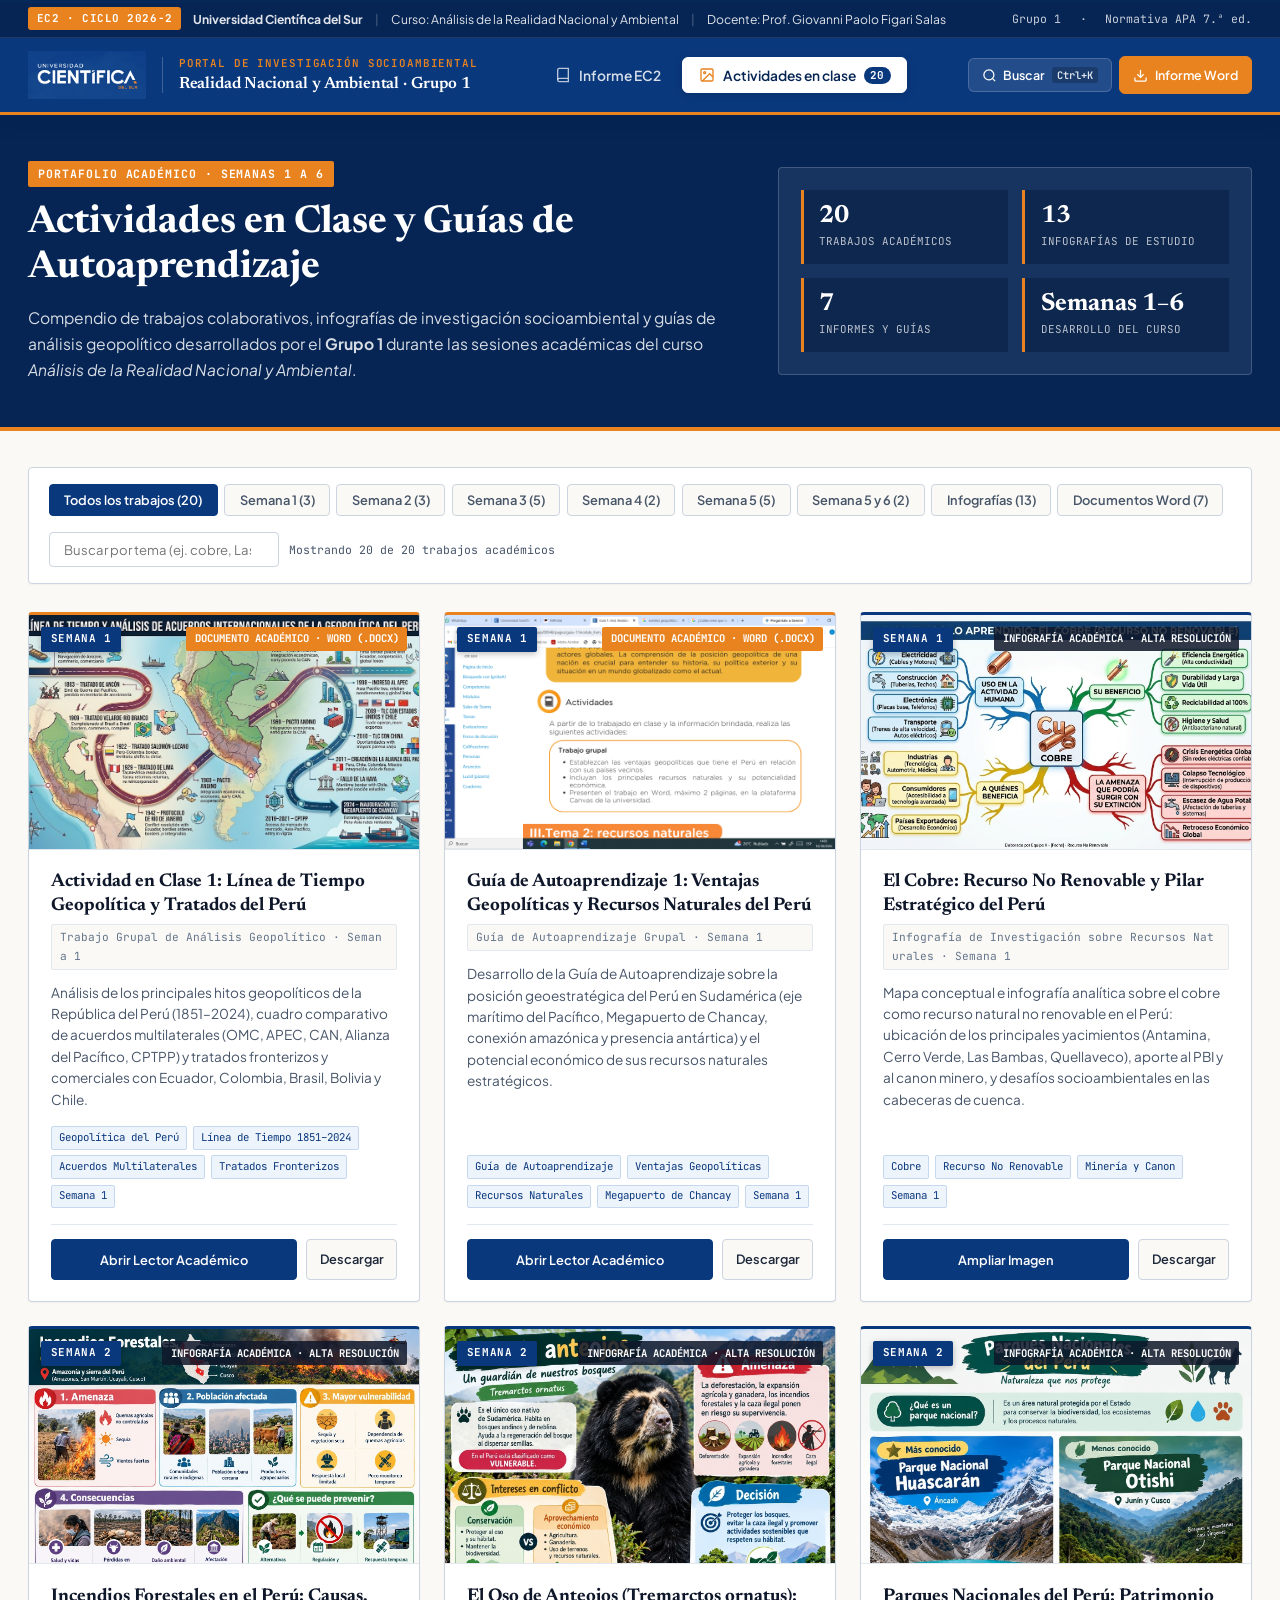
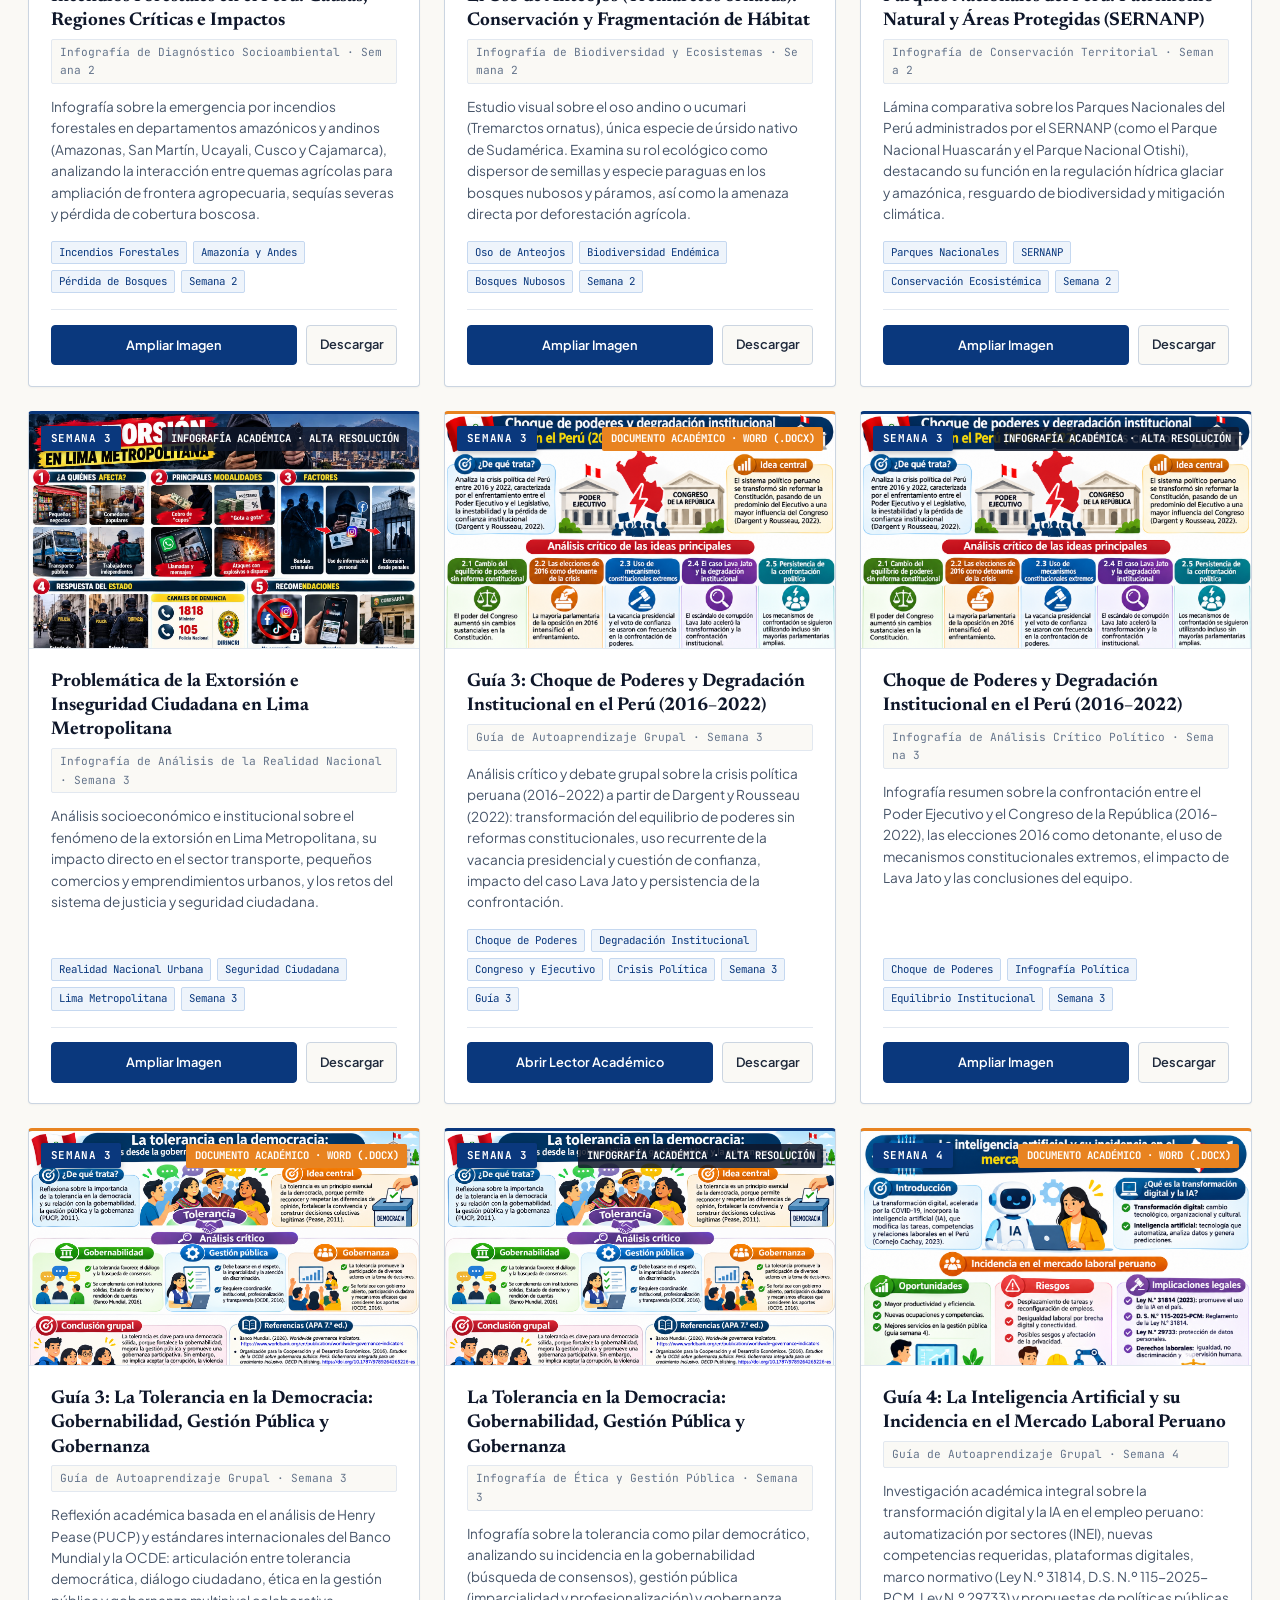
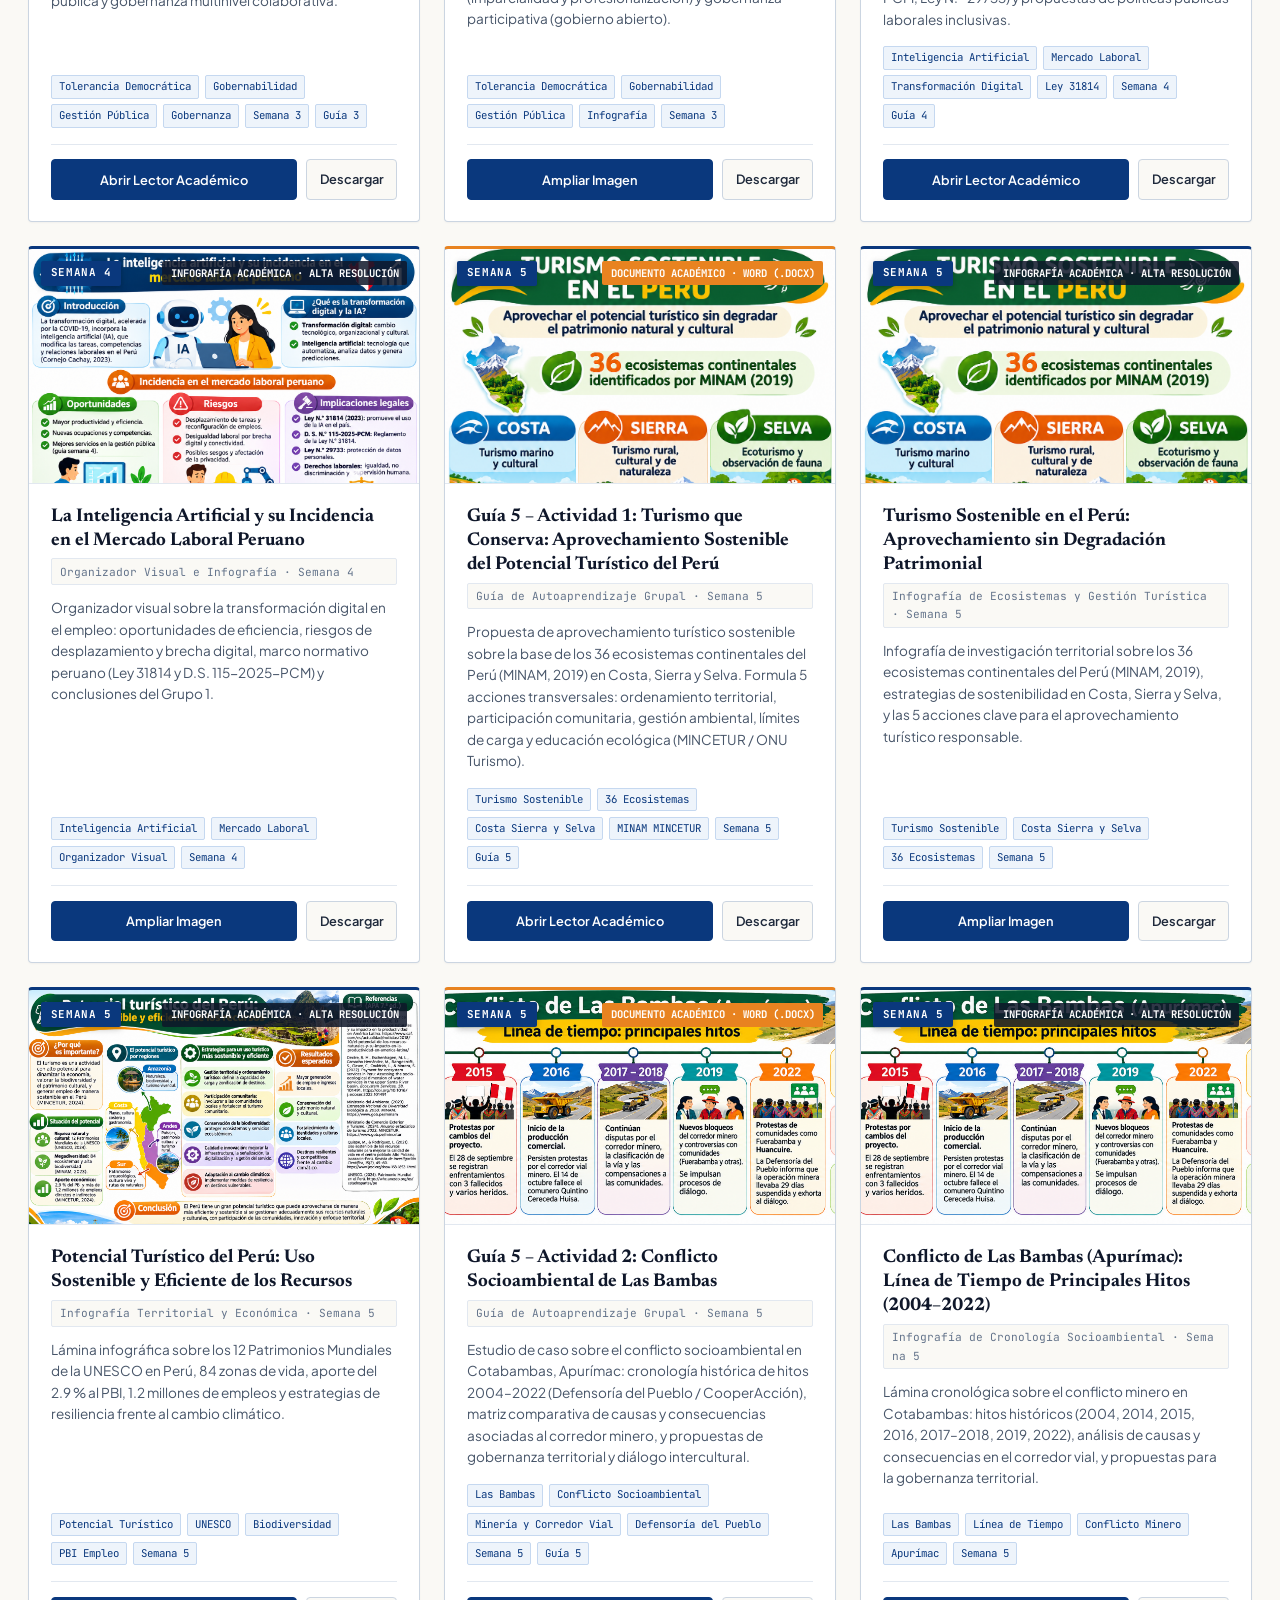
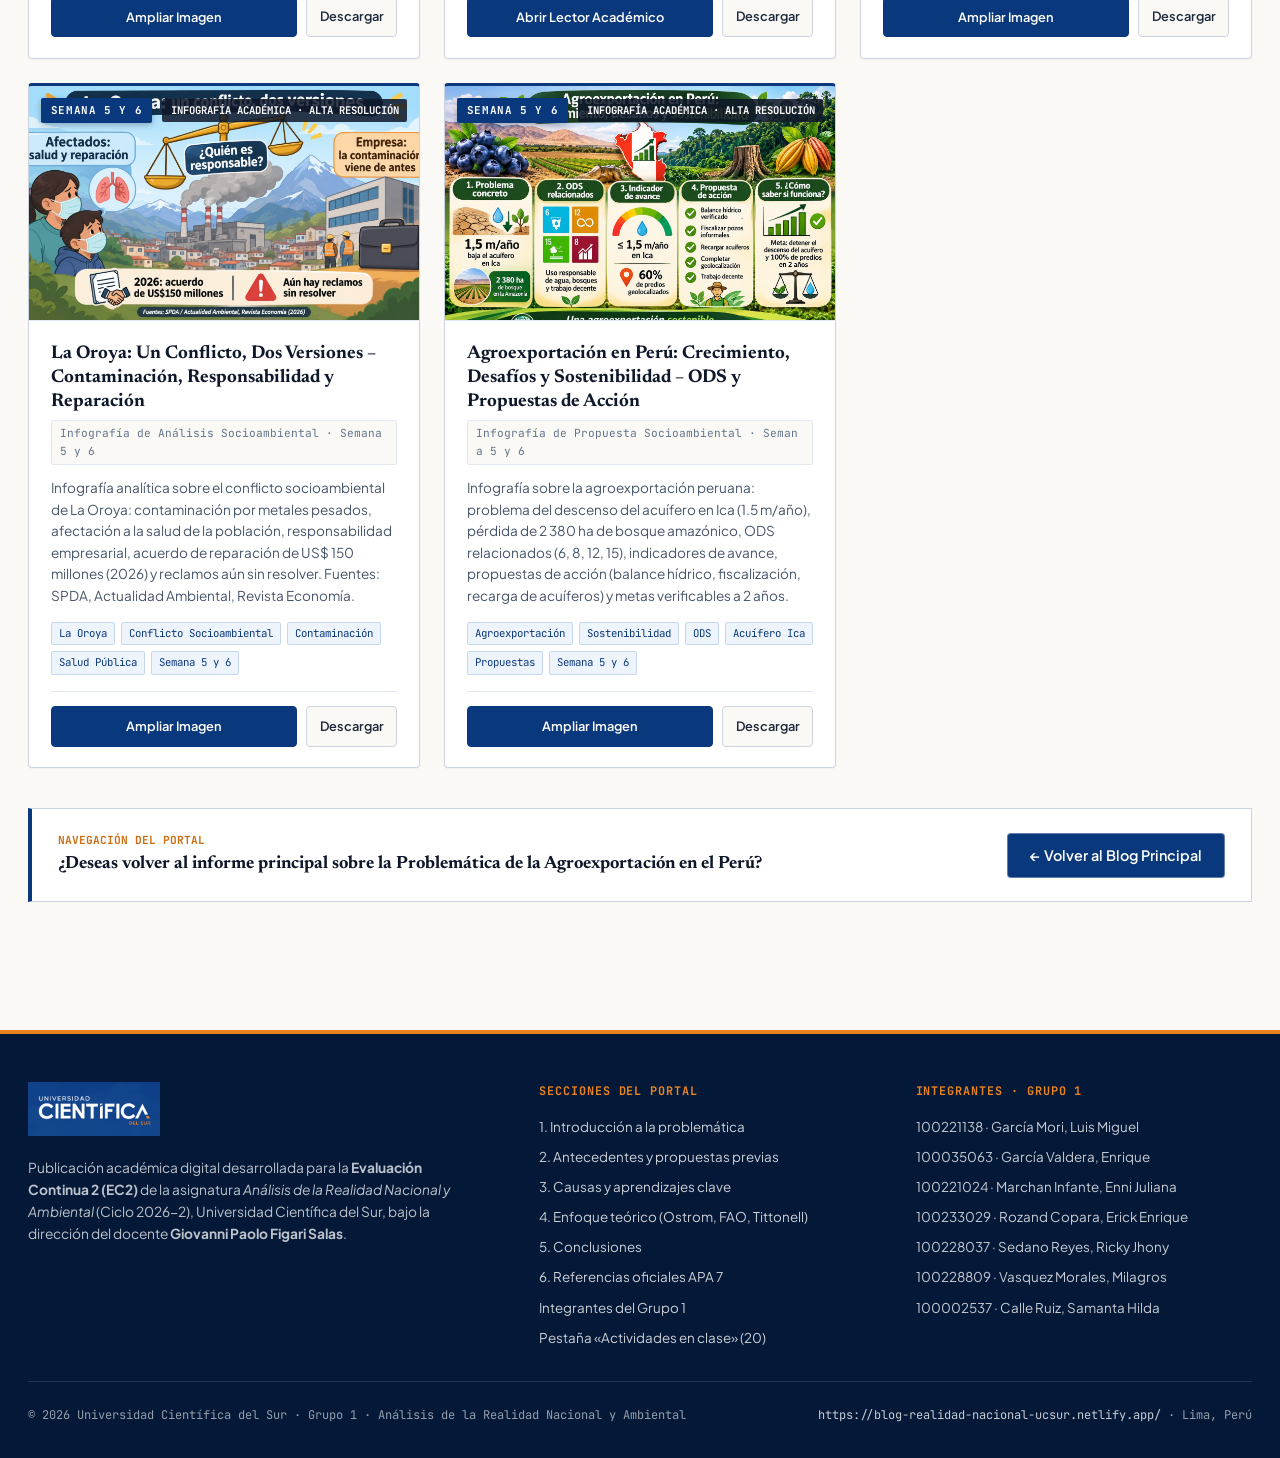
==== commit 5640cf7b: "Actualiza blog para incluir exclusivamente el informe EC2 y retira contenidos de evaluacion parcial" ====
--- a/actividades.html
+++ b/actividades.html
@@ -3,8 +3,8 @@
 <head>
   <meta charset="UTF-8">
   <meta name="viewport" content="width=device-width, initial-scale=1.0">
-  <title>PROBLEMÁTICA DE LA AGROEXPORTACIÓN EN EL PERÚ: IMPACTO EN EL ÁMBITO SOCIOAMBIENTAL | Universidad Científica del Sur</title>
-  <meta name="description" content="Problemática de la agroexportación en el Perú: impacto en el ámbito socioambiental — Evaluación Parcial (EP) y Evaluación Continua 2 (EC2), Análisis de la Realidad Nacional y Ambiental (Ciclo 2026-2), Universidad Científica del Sur.">
+  <title>PROBLEMÁTICA DE LA AGROEXPORTACIÓN EN EL PERÚ: IMPACTO EN EL ÁMBITO SOCIOAMBIENTAL | Evaluación Continua 2 (EC2) | Universidad Científica del Sur</title>
+  <meta name="description" content="Problemática de la agroexportación en el Perú: impacto en el ámbito socioambiental — Evaluación Continua 2 (EC2), Análisis de la Realidad Nacional y Ambiental (Ciclo 2026-2), Universidad Científica del Sur.">
   <link rel="canonical" href="https://blog-realidad-nacional-ucsur.netlify.app/">
   <meta property="og:url" content="https://blog-realidad-nacional-ucsur.netlify.app/">
   <link rel="icon" type="image/png" href="./logo-ucsur.png">
@@ -15,7 +15,7 @@
   <link href="https://fonts.googleapis.com/css2?family=JetBrains+Mono:wght@400;500;600;700&family=Newsreader:ital,opsz,wght@0,6..72,400;0,6..72,500;0,6..72,600;0,6..72,700;1,6..72,400;1,6..72,600&family=Plus+Jakarta+Sans:wght@400;500;600;700;800&display=swap" rel="stylesheet">
 
   <!-- Arquitectura CSS Modular UCSUR -->
-  <link rel="stylesheet" href="./styles.css?v=20261120_v6">
+  <link rel="stylesheet" href="./styles.css?v=20261120_v7">
 </head>
 <body data-default-view="actividades">
 
@@ -23,7 +23,7 @@
   <div class="page-loader" id="page-loader" aria-label="Cargando portal académico">
     <div class="loader-content">
       <img src="./logo-ucsur.png" alt="Logo Universidad Científica del Sur" class="loader-logo">
-      <span class="loader-badge">Análisis de la Realidad Nacional y Ambiental · EP y EC2</span>
+      <span class="loader-badge">Análisis de la Realidad Nacional y Ambiental · EC2</span>
       <h2 class="loader-title">PROBLEMÁTICA DE LA AGROEXPORTACIÓN EN EL PERÚ: IMPACTO EN EL ÁMBITO SOCIOAMBIENTAL</h2>
       <div class="loader-bar-track">
         <div class="loader-bar-fill"></div>
@@ -41,7 +41,7 @@
   <div class="ucsur-topbar">
     <div class="ucsur-topbar-inner">
       <div class="ucsur-topbar-left">
-        <span class="ucsur-pill-badge">Evaluación Parcial (EP) y EC2 · Ciclo 2026-2</span>
+        <span class="ucsur-pill-badge">EC2 · Ciclo 2026-2</span>
         <span><strong>Universidad Científica del Sur</strong></span>
         <span class="ucsur-topbar-divider">|</span>
         <span>Curso: Análisis de la Realidad Nacional y Ambiental</span>
@@ -77,16 +77,7 @@
             <path d="M4 19.5A2.5 2.5 0 0 1 6.5 17H20"></path>
             <path d="M6.5 2H20v20H6.5A2.5 2.5 0 0 1 4 19.5v-15A2.5 2.5 0 0 1 6.5 2z"></path>
           </svg>
-          <span>Blog</span>
-        </button>
-
-        <button type="button" class="nav-tab-btn" data-switch-view="blog" data-scroll-to="sec-laboratorio-datos">
-          <svg viewBox="0 0 24 24" fill="none" stroke="currentColor" stroke-width="2">
-            <line x1="18" y1="20" x2="18" y2="10"></line>
-            <line x1="12" y1="20" x2="12" y2="4"></line>
-            <line x1="6" y1="20" x2="6" y2="14"></line>
-          </svg>
-          <span>Datos y Mapa</span>
+          <span>Informe EC2</span>
         </button>
 
         <button type="button" class="nav-tab-btn" data-switch-view="actividades">
@@ -122,8 +113,8 @@
     </div>
   </header>
 
-  <!-- ========================================================================
-       VISTA 1: BLOG PRINCIPAL — INFORME ACADÉMICO E INTERACTIVO (EP)
+    <!-- ========================================================================
+       VISTA 1: BLOG PRINCIPAL — INFORME ACADÉMICO EC2
        ======================================================================== -->
   <main id="view-blog" class="view-panel active">
 
@@ -132,9 +123,9 @@
       <div class="hero-cover-container">
 
         <div class="hero-top-badges">
-          <span class="hero-badge-amber">Informe Académico · Evaluación Parcial (EP) y EC2</span>
+          <span class="hero-badge-amber">Informe Académico · Evaluación Continua 2 (EC2)</span>
           <span class="hero-badge-outline">Universidad Científica del Sur · Ciclo 2026-2</span>
-          <span class="hero-badge-outline">Análisis del Café, Cacao, Arándano y Espárrago</span>
+          <span class="hero-badge-outline">Grupo 1</span>
         </div>
 
         <h1 class="hero-main-title">
@@ -144,120 +135,96 @@
 
         <div class="hero-lead-box">
           <p class="hero-lead-text">
-            Estudio histórico, económico, político y ecológico sobre las tensiones territoriales del modelo agroexportador peruano: mientras los envíos al exterior alcanzaron un récord histórico de <strong>US$ 12 784 millones en 2024</strong> (+21.4 %), su expansión enfrenta el desafío de la <strong>deforestación y fragmentación de bosques en la Amazonía</strong> vinculada al café y al cacao, y la <strong>sobreexplotación de acuíferos subterráneos en la costa árida</strong> asociada al arándano y al espárrago.
+            La expansión de la agroexportación en el Perú ha contribuido al crecimiento económico, al incremento de las exportaciones y a la generación de empleo. Sin embargo, su desarrollo también ha generado desafíos socioambientales relacionados con el uso intensivo del agua, la presión sobre los recursos naturales, las desigualdades entre grandes empresas y pequeños productores, y las condiciones laborales en el sector agrario.
           </p>
         </div>
 
-        <div class="masthead-action-row">
-          <a href="#sec-introduccion" class="btn-editorial-amber">
-            <svg width="16" height="16" viewBox="0 0 24 24" fill="none" stroke="currentColor" stroke-width="2">
-              <line x1="12" y1="5" x2="12" y2="19"></line>
-              <polyline points="19 12 12 19 5 12"></polyline>
+        <div class="hero-meta-row">
+          <div class="hero-meta-item">
+            <svg width="15" height="15" viewBox="0 0 24 24" fill="none" stroke="currentColor" stroke-width="2">
+              <path d="M20 21v-2a4 4 0 0 0-4-4H8a4 4 0 0 0-4 4v2"></path>
+              <circle cx="12" cy="7" r="4"></circle>
             </svg>
-            <span>Leer Informe Completo</span>
-          </a>
-          <button type="button" class="btn-editorial-primary" data-switch-view="actividades">
-            <svg width="16" height="16" viewBox="0 0 24 24" fill="none" stroke="currentColor" stroke-width="2">
-              <rect x="3" y="3" width="18" height="18" rx="2" ry="2"></rect>
-              <circle cx="8.5" cy="8.5" r="1.5"></circle>
-              <polyline points="21 15 16 10 5 21"></polyline>
+            <span><strong>Grupo 1:</strong> Calle Ruiz, García Mori, García Valdera, Marchan, Rozand, Sedano, Vasquez</span>
+          </div>
+          <div class="hero-meta-item">
+            <svg width="15" height="15" viewBox="0 0 24 24" fill="none" stroke="currentColor" stroke-width="2">
+              <rect x="3" y="4" width="18" height="18" rx="2" ry="2"></rect>
+              <line x1="16" y1="2" x2="16" y2="6"></line>
+              <line x1="8" y1="2" x2="8" y2="6"></line>
+              <line x1="3" y1="10" x2="21" y2="10"></line>
             </svg>
-            <span>Explorar «Actividades en clase»</span>
-          </button>
-          <a href="#sec-integrantes" class="btn-editorial-outline">
-            <span>Ver Integrantes del Grupo</span>
-          </a>
-          <button type="button" class="btn-editorial-outline" id="btn-print-report">
-            <svg width="16" height="16" viewBox="0 0 24 24" fill="none" stroke="currentColor" stroke-width="2">
-              <polyline points="6 9 6 2 18 2 18 9"></polyline>
-              <path d="M6 18H4a2 2 0 0 1-2-2v-5a2 2 0 0 1 2-2h16a2 2 0 0 1 2 2v5a2 2 0 0 1-2 2h-2"></path>
-              <rect x="6" y="14" width="12" height="8"></rect>
+            <span>Noviembre 2026 · Ciclo 2026-2</span>
+          </div>
+          <div class="hero-meta-item">
+            <svg width="15" height="15" viewBox="0 0 24 24" fill="none" stroke="currentColor" stroke-width="2">
+              <circle cx="12" cy="12" r="10"></circle>
+              <polyline points="12 6 12 12 16 14"></polyline>
             </svg>
-            <span>Imprimir / PDF</span>
-          </button>
+            <span>Lectura Académica Completa · 12 min</span>
+          </div>
+        </div>
+
+        <!-- Barra de Métricas y KPIs de la Problemática (EC2) -->
+        <div class="kpi-metrics-grid">
+          <div class="kpi-card">
+            <div class="kpi-label">Inversión en Planes de Negocio</div>
+            <div class="kpi-value">S/ 1 240 M</div>
+            <div class="kpi-caption">> 2 600 planes ejecutados por AGROIDEAS desde 2010 (MIDAGRI, 2025).</div>
+          </div>
+          <div class="kpi-card">
+            <div class="kpi-label">Familias Agricultoras Apoyadas</div>
+            <div class="kpi-value">97 400</div>
+            <div class="kpi-caption">Familias beneficiarias de compensaciones para la competitividad.</div>
+          </div>
+          <div class="kpi-card">
+            <div class="kpi-label">Trabajadores Agrarios Capacitados</div>
+            <div class="kpi-value">36 248</div>
+            <div class="kpi-caption">184 asistencias técnicas en formalización y SST en 13 regiones (SUNAFIL, 2024).</div>
+          </div>
+          <div class="kpi-card">
+            <div class="kpi-label">Superficie sin Riego Tecnificado</div>
+            <div class="kpi-value">87.4 %</div>
+            <div class="kpi-caption">Brecha crítica de infraestructura agrícola en el Perú (MEF, 2025b).</div>
+          </div>
         </div>
 
       </div>
     </section>
 
-    <!-- Cinta de Indicadores Clave del Informe -->
-    <div class="kpi-strip-wrapper">
-      <div class="kpi-editorial-strip" aria-label="Indicadores estadísticos principales">
-        <div class="kpi-cell">
-          <div>
-            <div class="kpi-cell-top">
-              <span class="kpi-category">Récord Agroexportador (2024)</span>
-              <span class="kpi-trend-tag kpi-trend-up">+21.4% anual</span>
-            </div>
-            <div class="kpi-figure">US$ 12 784 M</div>
-            <div class="kpi-caption">El 90 % correspondió a productos no tradicionales con valor agregado.</div>
-          </div>
-          <div class="kpi-source-ref">Fuente: MIDAGRI (2025)</div>
-        </div>
-
-        <div class="kpi-cell">
-          <div>
-            <div class="kpi-cell-top">
-              <span class="kpi-category">Liderazgo en Arándano (2025)</span>
-              <span class="kpi-trend-tag kpi-trend-up">&gt; 385 000 t</span>
-            </div>
-            <div class="kpi-figure">US$ 2 457 M</div>
-            <div class="kpi-caption">Primer lugar de la canasta agroexportadora; incremento del 18 % en volumen.</div>
-          </div>
-          <div class="kpi-source-ref">Fuente: Fresh Fruit Perú (2026)</div>
-        </div>
-
-        <div class="kpi-cell">
-          <div>
-            <div class="kpi-cell-top">
-              <span class="kpi-category">Café (2025) y Cacao (2024)</span>
-              <span class="kpi-trend-tag kpi-trend-amber">+202.9% Cacao</span>
-            </div>
-            <div class="kpi-figure">&gt; US$ 2 994 M</div>
-            <div class="kpi-caption">Café superó US$ 1 700 M en 2025 y cacao alcanzó US$ 1 294 M en 2024; &gt;223 000 familias.</div>
-          </div>
-          <div class="kpi-source-ref">Fuente: MINCETUR (2025)</div>
-        </div>
-
-        <div class="kpi-cell">
-          <div>
-            <div class="kpi-cell-top">
-              <span class="kpi-category">Alerta Hídrica y Forestal</span>
-              <span class="kpi-trend-tag kpi-trend-alert">Crítico</span>
-            </div>
-            <div class="kpi-figure">-0.5 a -1.5 m/año</div>
-            <div class="kpi-caption">Descenso anual del acuífero de Ica y -63 % de cobertura arbórea en caso Tamshiyacu.</div>
-          </div>
-          <div class="kpi-source-ref">Fuente: ANA (2023) · Salazar et al. (2021)</div>
-        </div>
-      </div>
-    </div>
-
-    <!-- Área de Trabajo Académico: Índice Lateral Sticky + Columna de Manuscrito -->
-    <div class="academic-workspace">
-
-      <!-- Barra Lateral: Índice de Contenidos y Accesos Directos -->
-      <aside class="toc-sidebar" aria-label="Índice del informe académico">
-        <div class="toc-panel">
-          <div class="toc-panel-header">
-            <span class="toc-panel-title">Índice General</span>
-            <span class="toc-progress-pct" id="toc-progress-pct">0% leído</span>
-          </div>
-          <ul class="toc-list">
-            <li><a href="#sec-introduccion" class="toc-link active"><span class="toc-num">1.</span><span>Introducción</span></a></li>
-            <li><a href="#sec-arbol-problemas" class="toc-link toc-sub"><span class="toc-num">FIG 1</span><span>Árbol de Problemas</span></a></li>
-            <li><a href="#sec-laboratorio-datos" class="toc-link"><span class="toc-num">LAB</span><span>Laboratorio de Datos y Mapa</span></a></li>
-            <li><a href="#sec-2-descripcion" class="toc-link"><span class="toc-num">2.</span><span>Descripción y Diagnóstico</span></a></li>
-            <li><a href="#sec-2-1" class="toc-link toc-sub"><span class="toc-num">2.1</span><span>Descripción de la problemática</span></a></li>
-            <li><a href="#sec-2-2" class="toc-link toc-sub"><span class="toc-num">2.2</span><span>Contexto histórico y social</span></a></li>
-            <li><a href="#sec-2-3" class="toc-link toc-sub"><span class="toc-num">2.3</span><span>Causas de la problemática</span></a></li>
-            <li><a href="#sec-2-4" class="toc-link toc-sub"><span class="toc-num">2.4</span><span>Consecuencias de la problemática</span></a></li>
-            <li><a href="#sec-2-5" class="toc-link toc-sub"><span class="toc-num">2.5</span><span>Relación y Tabla 1 APA</span></a></li>
-            <li><a href="#sec-2-6" class="toc-link toc-sub"><span class="toc-num">2.6</span><span>Desafíos y sostenibilidad</span></a></li>
-            <li><a href="#sec-ec2-informe" class="toc-link"><span class="toc-num">EC2</span><span>Evaluación Continua 2</span></a></li>
-            <li><a href="#sec-conclusiones" class="toc-link"><span class="toc-num">3.</span><span>Conclusiones (1 al 6)</span></a></li>
-            <li><a href="#sec-referencias" class="toc-link"><span class="toc-num">4.</span><span>Referencias APA 7 (22)</span></a></li>
-            <li><a href="#sec-integrantes" class="toc-link"><span class="toc-num">G1</span><span>Integrantes del Grupo</span></a></li>
+    <!-- Contenedor Principal: Barra Lateral (TOC) y Columna del Manuscrito -->
+    <div class="editorial-container">
+
+      <!-- Barra Lateral Pegajosa: Tabla de Contenidos Interactiva -->
+      <aside class="sidebar-column">
+        <div class="table-of-contents" id="manuscript-toc">
+          <div class="toc-header">
+            <span class="toc-eyebrow">Estructura del Informe EC2</span>
+            <h3 class="toc-heading">Tabla de Contenidos</h3>
+          </div>
+          <ul class="toc-list" id="toc-list">
+            <li><a href="#sec-introduccion" class="toc-link active"><span class="toc-num">1.</span><span>Introducción a la problemática</span></a></li>
+            <li><a href="#sec-arbol-problemas" class="toc-link toc-sub"><span class="toc-num">FIG 1</span><span>Árbol de problemas</span></a></li>
+            <li><a href="#sec-antecedentes" class="toc-link"><span class="toc-num">2.</span><span>Antecedentes y propuestas previas</span></a></li>
+            <li><a href="#sec-agroideas" class="toc-link toc-sub"><span class="toc-num">2.1</span><span>Programa AGROIDEAS</span></a></li>
+            <li><a href="#sec-ley31110" class="toc-link toc-sub"><span class="toc-num">2.2</span><span>Ley N.º 31110 (Régimen laboral)</span></a></li>
+            <li><a href="#sec-psi" class="toc-link toc-sub"><span class="toc-num">2.3</span><span>Tecnificación del riego (PSI)</span></a></li>
+            <li><a href="#sec-comparacion-propuestas" class="toc-link toc-sub"><span class="toc-num">2.4</span><span>Comparación de propuestas (Tabla 1)</span></a></li>
+            <li><a href="#sec-causas" class="toc-link"><span class="toc-num">3.</span><span>Causas y aprendizajes clave</span></a></li>
+            <li><a href="#sec-causas-politicas" class="toc-link toc-sub"><span class="toc-num">3.1</span><span>Causas políticas</span></a></li>
+            <li><a href="#sec-causas-economicas" class="toc-link toc-sub"><span class="toc-num">3.2</span><span>Causas económicas</span></a></li>
+            <li><a href="#sec-causas-sociales" class="toc-link toc-sub"><span class="toc-num">3.3</span><span>Causas sociales</span></a></li>
+            <li><a href="#sec-obstaculos" class="toc-link toc-sub"><span class="toc-num">3.4</span><span>Obstáculos identificados (Tabla 2)</span></a></li>
+            <li><a href="#sec-reflexion-causas" class="toc-link toc-sub"><span class="toc-num">3.5</span><span>Reflexión general</span></a></li>
+            <li><a href="#sec-enfoque-teorico" class="toc-link"><span class="toc-num">4.</span><span>Enfoque teórico</span></a></li>
+            <li><a href="#sec-teoria-desarrollo" class="toc-link toc-sub"><span class="toc-num">4.1</span><span>Desarrollo sostenible</span></a></li>
+            <li><a href="#sec-teoria-comunes" class="toc-link toc-sub"><span class="toc-num">4.2</span><span>Bienes comunes (Elinor Ostrom)</span></a></li>
+            <li><a href="#sec-teoria-agroecologia" class="toc-link toc-sub"><span class="toc-num">4.3</span><span>Agroecología (Tittonell / FAO)</span></a></li>
+            <li><a href="#sec-relacion-teorica" class="toc-link toc-sub"><span class="toc-num">4.4</span><span>Relación teórica (Tabla 3)</span></a></li>
+            <li><a href="#sec-reflexion-teorica" class="toc-link toc-sub"><span class="toc-num">4.5</span><span>Reflexión del enfoque teórico</span></a></li>
+            <li><a href="#sec-conclusiones" class="toc-link"><span class="toc-num">5.</span><span>Conclusiones</span></a></li>
+            <li><a href="#sec-referencias" class="toc-link"><span class="toc-num">6.</span><span>Referencias APA 7 (13)</span></a></li>
+            <li><a href="#sec-integrantes" class="toc-link"><span class="toc-num">G1</span><span>Integrantes del Grupo 1</span></a></li>
           </ul>
         </div>
 
@@ -266,12 +233,32 @@
           <div class="sidebar-callout-kicker">Portafolio del Curso</div>
           <h3 class="sidebar-callout-title">Actividades en Clase y Guías Semanales</h3>
           <p class="sidebar-callout-desc">
-            Revisa las infografías de investigación y los documentos desarrollados durante las sesiones de clase del curso.
+            Revisa las infografías de investigación y los documentos colaborativos desarrollados durante las sesiones del curso (Semanas 1 a 6).
           </p>
           <button type="button" class="sidebar-callout-btn" data-switch-view="actividades">
-            <span>Abrir «Actividades en clase»</span>
-            <span>→</span>
+            <span>Ver 20 Actividades en Clase</span>
+            <svg width="14" height="14" viewBox="0 0 24 24" fill="none" stroke="currentColor" stroke-width="2">
+              <line x1="5" y1="12" x2="19" y2="12"></line>
+              <polyline points="12 5 19 12 12 19"></polyline>
+            </svg>
           </button>
+        </div>
+
+        <!-- Tarjeta de Descarga del Documento Word EC2 -->
+        <div class="sidebar-callout-card sidebar-download-card">
+          <div class="sidebar-callout-kicker">Documento Original</div>
+          <h3 class="sidebar-callout-title">Informe EC2 en Word (.docx)</h3>
+          <p class="sidebar-callout-desc">
+            Descarga el archivo oficial con la investigación completa en formato Word editable.
+          </p>
+          <a href="./EC2.docx" download="EC2.docx" class="sidebar-callout-btn sidebar-btn-amber">
+            <svg width="14" height="14" viewBox="0 0 24 24" fill="none" stroke="currentColor" stroke-width="2">
+              <path d="M21 15v4a2 2 0 0 1-2 2H5a2 2 0 0 1-2-2v-4"></path>
+              <polyline points="7 10 12 15 17 10"></polyline>
+              <line x1="12" y1="15" x2="12" y2="3"></line>
+            </svg>
+            <span>Descargar EC2.docx</span>
+          </a>
         </div>
       </aside>
 
@@ -279,42 +266,42 @@
       <div class="manuscript-column">
 
         <!-- ==================================================================
-             SECCIÓN 1: INTRODUCCIÓN
+             SECCIÓN 1: INTRODUCCIÓN A LA PROBLEMÁTICA
              ================================================================== -->
         <section class="manuscript-section" id="sec-introduccion">
           <div class="section-header-block">
             <div>
               <div class="section-kicker-row">
                 <span class="section-index-badge">SECCIÓN 01</span>
-                <span class="section-category-label">Planteamiento y Justificación</span>
-              </div>
-              <h2 class="section-heading">1. INTRODUCCIÓN</h2>
-            </div>
-          </div>
-
-          <div class="academic-prose">
-            <p>
-              Durante las últimas tres décadas, el Perú se ha consolidado como uno de los principales proveedores globales de alimentos de alto valor comercial, experimentando una transformación estructural en su sector agrario que ha redefinido tanto su inserción económica internacional como las dinámicas territoriales de la costa y la Amazonía. Al cierre de 2024, las agroexportaciones peruanas alcanzaron la cifra récord de <strong>US$ 12 784 millones</strong>, lo que representó un crecimiento de <strong>21.4 %</strong> respecto al año previo, impulsado principalmente por los envíos no tradicionales que concentraron el 90 % del valor exportado (Ministerio de Desarrollo Agrario y Riego [MIDAGRI], 2025). Sin embargo, este dinamismo macroeconómico coexiste con profundas tensiones socioambientales derivadas del uso intensivo de recursos hídricos en valles costeros áridos, la ampliación de la frontera agrícola sobre ecosistemas boscosos amazónicos y la persistencia de brechas laborales y productivas en el medio rural.
-            </p>
-            <p>
-              La relevancia de analizar esta problemática en el marco de la realidad nacional y ambiental radica en que el modelo agroexportador peruano no constituye un fenómeno homogéneo, sino que articula realidades territoriales contrastantes. Conforme a los lineamientos de análisis socioambiental de la República del Perú, el presente informe examina de manera integrada <strong>tres hechos agroexportadores representativos</strong>: (1) el auge exportador del <strong>café y el cacao</strong> en la ceja de selva y la cuenca amazónica, (2) el crecimiento acelerado y liderazgo mundial del <strong>arándano</strong> en los valles e irrigaciones de la costa norte y sur-central, y (3) la consolidación histórica del <strong>espárrago fresco</strong> en la costa árida, particularmente en Ica y La Libertad.
-            </p>
-            <p>
-              El objetivo de este informe es evaluar críticamente el contexto histórico y social de estos tres hechos desde los inicios de la vida republicana hasta la actualidad (2024–2026), identificar sus causas y consecuencias en las dimensiones social, económica, política y ambiental, y establecer sus semejanzas, diferencias, causas comunes y consecuencias compartidas, proponiendo lineamientos de sostenibilidad orientados al fortalecimiento de la gobernanza hídrica y forestal en el país.
-            </p>
-
-            <!-- ==========================================================
-                 FIGURA 1: ÁRBOL DE PROBLEMAS DE LA AGROEXPORTACIÓN PERUANA
-                 ========================================================== -->
-            <div class="arbol-problemas-wrapper" id="sec-arbol-problemas" style="margin:2.5rem 0 1rem 0;padding-top:1.5rem;border-top:1px solid var(--line-subtle);">
-              <div style="background:var(--bg-white);border:1px solid var(--line-strong);border-top:4px solid var(--ucsur-navy);padding:1.5rem;box-shadow:var(--shadow-sm);border-radius:4px;">
-                <div style="display:flex;align-items:center;justify-content:space-between;flex-wrap:wrap;gap:0.75rem;margin-bottom:1rem;padding-bottom:0.75rem;border-bottom:1px solid var(--line-subtle);">
+                <span class="section-category-label">Marco Introductorio y Justificación</span>
+              </div>
+              <h2 class="section-heading">1. INTRODUCCIÓN A LA PROBLEMÁTICA</h2>
+            </div>
+            <a href="./EC2.docx" download="EC2.docx" class="section-download-btn" title="Descargar documento Word EC2">⬇ EC2.docx</a>
+          </div>
+
+          <article class="manuscript-article">
+            <div class="article-lead-paragraph">
+              La expansión de la agroexportación en el Perú ha contribuido al crecimiento económico, al incremento de las exportaciones y a la generación de empleo. Sin embargo, su desarrollo también ha generado desafíos socioambientales relacionados con el uso intensivo del agua, la presión sobre los recursos naturales, las desigualdades entre grandes empresas y pequeños productores, y las condiciones laborales en el sector agrario.
+            </div>
+
+            <div class="article-body prose">
+              <p>
+                Según la <strong>Organización para la Cooperación y el Desarrollo Económicos (OCDE, 2026)</strong>, la agricultura peruana enfrenta importantes desafíos relacionados con la gestión de los recursos hídricos, la sostenibilidad ambiental y las dificultades de los pequeños productores para acceder al financiamiento, la tecnología y los mercados internacionales.
+              </p>
+              <p>
+                Ante esta situación, el presente trabajo tiene como objetivo analizar los impactos socioambientales de la expansión de la agroexportación en el Perú, revisar tres propuestas de solución implementadas anteriormente, identificar sus resultados y principales obstáculos, y reconocer las causas políticas, económicas y sociales que han limitado su efectividad. Finalmente, se busca rescatar los aprendizajes que permitan plantear futuras alternativas de solución más sostenibles e inclusivas.
+              </p>
+
+              <!-- FIGURA 1: ÁRBOL DE PROBLEMAS (IMPACTOS SOCIOAMBIENTALES) -->
+              <div class="doc-embedded-figure" id="sec-arbol-problemas" style="margin:2.5rem 0;background:var(--bg-white);border:1px solid var(--line-strong);border-radius:4px;padding:1.25rem;box-shadow:var(--shadow-sm);">
+                <div style="display:flex;align-items:center;justify-content:space-between;flex-wrap:wrap;gap:0.75rem;margin-bottom:1rem;padding-bottom:0.75rem;border-bottom:2px solid var(--ucsur-navy);">
                   <div>
-                    <span style="font-family:var(--font-mono);font-size:0.74rem;font-weight:700;color:var(--ucsur-amber);text-transform:uppercase;letter-spacing:0.06em;">Figura 1 · Normativa APA 7.ª edición</span>
-                    <h3 style="font-family:var(--font-serif);font-size:1.35rem;color:var(--ucsur-navy);margin:0.25rem 0 0 0;font-style:italic;">Impactos Socioambientales de la expansión de la agroexportación en el Perú</h3>
+                    <span style="font-family:var(--font-mono);font-size:0.75rem;font-weight:700;color:var(--ucsur-amber);text-transform:uppercase;letter-spacing:0.08em;">Figura 1 · Síntesis Gráfica de la Problemática</span>
+                    <h3 style="font-family:var(--font-serif);font-size:1.35rem;color:var(--ucsur-navy);margin:0.25rem 0 0 0;font-style:italic;">Impactos Socioambientales de la expansión de la agroexportación en el Perú (Árbol de Problemas)</h3>
                   </div>
                   <div style="display:flex;gap:0.5rem;flex-wrap:wrap;">
-                    <button type="button" class="utility-btn utility-btn-amber" data-open-lightbox-img="./assets/img/arbol-de-problemas-agroexportacion.png" data-img-title="Figura 1: Impactos Socioambientales de la expansión de la agroexportación en el Perú (Árbol de problemas)" data-img-kicker="Informe Académico EP · Grupo 1" title="Ampliar imagen en pantalla completa">
+                    <button type="button" class="utility-btn utility-btn-amber" data-open-lightbox-img="./assets/img/arbol-de-problemas-agroexportacion.png" data-img-title="Figura 1: Impactos Socioambientales de la expansión de la agroexportación en el Perú (Árbol de problemas)" data-img-kicker="Informe Académico EC2 · Grupo 1" title="Ampliar imagen en pantalla completa">
                       <svg width="15" height="15" viewBox="0 0 24 24" fill="none" stroke="currentColor" stroke-width="2">
                         <polyline points="15 3 21 3 21 9"></polyline>
                         <polyline points="9 21 3 21 3 15"></polyline>
@@ -323,799 +310,659 @@
                       </svg>
                       <span>Pantalla Completa</span>
                     </button>
-                    <a href="./assets/img/arbol-de-problemas-agroexportacion.png" download="arbol-de-problemas-agroexportacion.png" class="utility-btn" title="Descargar imagen en alta resolución (PNG)">
+                    <a href="./assets/img/arbol-de-problemas-agroexportacion.png" download="ARBOL DE PROBLEMAS - AGROEXPORTACION EN EL PERU.png" class="utility-btn" title="Descargar imagen en alta resolución">
                       <svg width="15" height="15" viewBox="0 0 24 24" fill="none" stroke="currentColor" stroke-width="2">
                         <path d="M21 15v4a2 2 0 0 1-2 2H5a2 2 0 0 1-2-2v-4"></path>
                         <polyline points="7 10 12 15 17 10"></polyline>
                         <line x1="12" y1="15" x2="12" y2="3"></line>
                       </svg>
-                      <span>Descargar</span>
+                      <span>Descargar PNG</span>
                     </a>
                   </div>
                 </div>
 
-                <div style="background:var(--bg-paper);border:1px solid var(--line-subtle);padding:0.75rem;text-align:center;border-radius:3px;cursor:pointer;" data-open-lightbox-img="./assets/img/arbol-de-problemas-agroexportacion.png" data-img-title="Figura 1: Impactos Socioambientales de la expansión de la agroexportación en el Perú (Árbol de problemas)" data-img-kicker="Informe Académico EP · Grupo 1" title="Haz clic para ampliar en pantalla completa">
+                <div style="background:var(--bg-paper);border:1px solid var(--line-subtle);padding:0.75rem;text-align:center;border-radius:3px;cursor:pointer;" data-open-lightbox-img="./assets/img/arbol-de-problemas-agroexportacion.png" data-img-title="Figura 1: Impactos Socioambientales de la expansión de la agroexportación en el Perú (Árbol de problemas)" data-img-kicker="Informe Académico EC2 · Grupo 1" title="Haz clic para ampliar en pantalla completa">
                   <img src="./assets/img/arbol-de-problemas-agroexportacion.png" alt="Árbol de problemas: Impactos Socioambientales de la expansión de la agroexportación en el Perú" style="width:100%;max-width:100%;height:auto;display:block;margin:0 auto;box-shadow:var(--shadow-sm);border-radius:2px;" loading="lazy">
                 </div>
 
-                <figcaption style="margin-top:1rem;font-size:0.85rem;color:var(--ink-700);line-height:1.55;font-family:var(--font-sans);">
-                  <strong>Nota.</strong> El árbol de problemas sintetiza las relaciones causales estructuradas en el informe: el <em>problema central</em> se ubica en los impactos socioambientales derivados de la expansión agroexportadora en costa y Amazonía; las <em>raíces</em> detallan las causas directas (uso intensivo de agua subterránea, limitaciones de pequeños productores y débil supervisión) e indirectas (alta demanda internacional, modelo primario sin ordenamiento ecológico y brechas estructurales); y la <em>copa</em> ilustra los efectos directos (estrés hídrico, asimetrías de mercado y precarización laboral) e indirectos (conflictividad socioambiental, desigualdad territorial y riesgos para la sostenibilidad futura).
-                </figcaption>
-              </div>
-            </div>
-          </div>
+                <div class="doc-embedded-caption" style="margin-top:0.85rem;font-size:0.85rem;line-height:1.5;color:var(--ink-700);">
+                  <strong>Figura 1.</strong> <em>Árbol de problemas de los impactos socioambientales de la expansión agroexportadora en el Perú</em>. Elaboración propia del Grupo 1 a partir del diagnóstico de causas directas, indirectas, efectos y consecuencias sobre los sistemas socioecológicos del país. Formato APA 7.ª edición.
+                </div>
+              </div>
+
+            </div>
+          </article>
         </section>
 
         <!-- ==================================================================
-             LABORATORIO DE DATOS INTERACTIVO Y ATLAS TERRITORIAL DEL PERÚ
+             SECCIÓN 2: REVISIÓN DE ANTECEDENTES Y PROPUESTAS PREVIAS
              ================================================================== -->
-        <section class="manuscript-section" id="sec-laboratorio-datos">
-          <div class="section-header-block">
-            <div>
-              <div class="section-kicker-row">
-                <span class="section-index-badge">VISUALIZACIÓN DE DATOS</span>
-                <span class="section-category-label">Evidencia Estadística y Territorial (2023–2026)</span>
-              </div>
-              <h2 class="section-heading">Laboratorio Interactivo: Estadísticas y Atlas Territorial</h2>
-            </div>
-          </div>
-
-          <!-- Widget 1: Gráficos Comparativos Interactivos -->
-          <div class="data-lab-widget" style="margin-top:0;">
-            <div class="data-lab-header">
-              <div class="data-lab-title-group">
-                <span class="data-lab-kicker">Explorador Estadístico Comparado</span>
-                <h3 class="data-lab-title">Desempeño Exportador vs. Choques Climáticos y de Precios (2023–2026)</h3>
-              </div>
-              <div class="data-lab-tabs" role="tablist">
-                <button type="button" class="lab-tab-btn active" data-pane="pane-export-values">1. Valor Exportado (US$ Millones)</button>
-                <button type="button" class="lab-tab-btn" data-pane="pane-climate-shocks">2. Anomalías Climáticas y Precios (%)</button>
-              </div>
-            </div>
-            <div class="data-lab-body">
-              <div id="pane-export-values" class="chart-pane active">
-                <div class="bar-chart-rows" id="chart-export-values"></div>
-              </div>
-              <div id="pane-climate-shocks" class="chart-pane">
-                <div class="bar-chart-rows" id="chart-climate-shocks"></div>
-              </div>
-            </div>
-          </div>
-
-          <!-- Widget 2: Atlas Territorial Interactivo por Ecorregiones -->
-          <div class="data-lab-widget" style="margin-bottom:0;">
-            <div class="data-lab-header">
-              <div class="data-lab-title-group">
-                <span class="data-lab-kicker">Geografía Socioambiental Comparada</span>
-                <h3 class="data-lab-title">Atlas Territorial de los Tres Hechos: Amazonía vs. Costa Árida</h3>
-              </div>
-              <span style="font-family:var(--font-mono);font-size:0.74rem;color:var(--ink-600);">Selecciona un corredor territorial para inspeccionar su diagnóstico</span>
-            </div>
-            <div class="data-lab-body">
-              <div class="territory-explorer-grid">
-                <div class="territory-selector-list" id="territory-selector-list"></div>
-                <div class="territory-detail-card" id="territory-detail-card"></div>
-              </div>
-            </div>
-          </div>
-        </section>
-
-        <!-- ==================================================================
-             SECCIÓN 2: DESCRIPCIÓN Y DIAGNÓSTICO DE LA PROBLEMÁTICA (2.1 a 2.6)
-             ================================================================== -->
-        <section class="manuscript-section" id="sec-2-descripcion">
+        <section class="manuscript-section" id="sec-antecedentes">
           <div class="section-header-block">
             <div>
               <div class="section-kicker-row">
                 <span class="section-index-badge">SECCIÓN 02</span>
-                <span class="section-category-label">Análisis Multidimensional · Secciones 2.1 a 2.6</span>
-              </div>
-              <h2 class="section-heading">2. DESCRIPCIÓN Y DIAGNÓSTICO DE LA PROBLEMÁTICA</h2>
-            </div>
-          </div>
-
-          <!-- SUBSECCIÓN 2.1 -->
-          <article class="subsection-article" id="sec-2-1">
-            <div class="subsection-title-row">
-              <h3 class="subsection-heading">
-                <span class="subsection-num-pill">2.1</span>
-                <span>Descripción de la problemática</span>
-              </h3>
-            </div>
-
-            <!-- Tarjetas Síntesis de los Tres Hechos -->
-            <div class="hechos-triad-grid">
-              <div class="hecho-dossier-card hecho-amazonia">
-                <div>
-                  <span class="hecho-card-kicker">Hecho Socioambiental 01 · Amazonía</span>
-                  <h4 class="hecho-card-title">Auge del Café y el Cacao en la Ceja de Selva y Cuenca Amazónica</h4>
-                  <p class="hecho-card-body">Expansión de agricultura familiar y plantaciones sobre bosques húmedos en San Martín, Junín, Cajamarca, Amazonas, Cusco, Ucayali, Huánuco y Loreto.</p>
-                </div>
-                <div class="hecho-card-metrics">
-                  <div class="hecho-metric-row"><span>Café (2025):</span><strong>&gt; US$ 1 700 M</strong></div>
-                  <div class="hecho-metric-row"><span>Cacao y deriv. (2024):</span><strong>US$ 1 294 M (+202.9%)</strong></div>
-                  <div class="hecho-metric-row"><span>Base productiva:</span><strong>&gt; 223 000 familias</strong></div>
-                </div>
-              </div>
-
-              <div class="hecho-dossier-card hecho-arandano">
-                <div>
-                  <span class="hecho-card-kicker">Hecho Socioambiental 02 · Costa Norte/Sur</span>
-                  <h4 class="hecho-card-title">Liderazgo Mundial del Arándano en Irrigaciones Costeras</h4>
-                  <p class="hecho-card-body">Monocultivo intensivo de alta inversión tecnificada en La Libertad (Chavimochic), Lambayeque (Olmos), Ica y Áncash con alta presión hídrica.</p>
-                </div>
-                <div class="hecho-card-metrics">
-                  <div class="hecho-metric-row"><span>Exportación (2025):</span><strong>US$ 2 457 M</strong></div>
-                  <div class="hecho-metric-row"><span>Volumen (2025):</span><strong>&gt; 385 000 t (+18%)</strong></div>
-                  <div class="hecho-metric-row"><span>Bimestre Ene-Feb 2026:</span><strong>-23.1% precio FOB</strong></div>
-                </div>
-              </div>
-
-              <div class="hecho-dossier-card hecho-esparrago">
-                <div>
-                  <span class="hecho-card-kicker">Hecho Socioambiental 03 · Costa Árida</span>
-                  <h4 class="hecho-card-title">Consolidación del Espárrago y Estrés del Acuífero en Ica y La Libertad</h4>
-                  <p class="hecho-card-body">Cultivo pionero del despegue no tradicional cuya extracción intensiva de aguas subterráneas ha generado emergencia hídrica en el valle de Ica.</p>
-                </div>
-                <div class="hecho-card-metrics">
-                  <div class="hecho-metric-row"><span>Exportación (2023):</span><strong>US$ 391 M (97 000 t)</strong></div>
-                  <div class="hecho-metric-row"><span>Huella hídrica:</span><strong>1 500–2 500 L/kg</strong></div>
-                  <div class="hecho-metric-row"><span>Acuífero de Ica:</span><strong>-0.5 a -1.5 m/año</strong></div>
-                </div>
-              </div>
-            </div>
-
-            <div class="academic-prose">
-              <p>
-                La problemática analizada se centra en la contradicción entre el éxito comercial del auge agroexportador peruano y la degradación progresiva de los sistemas socioecológicos que lo sustentan. Si bien la agroexportación genera divisas, dinamiza cadenas logísticas y posiciona al país en los mercados de Estados Unidos, la Unión Europea y Asia, su crecimiento se apoya en dos procesos territoriales de alta fragilidad ambiental: la presión sobre los bosques húmedos premontanos y amazónicos en el caso de los cultivos tropicales, y el estrés hídrico severo en las cuencas hidrográficas de la vertiente del Pacífico en el caso de los cultivos de agroindustria costera (Autoridad Nacional del Agua [ANA], 2023; Ministerio del Ambiente [MINAM], 2021).
-              </p>
-              <p>
-                El <strong>primer hecho</strong> corresponde a la expansión del <strong>café y el cacao</strong> en regiones amazónicas y de ceja de selva como San Martín, Junín, Cajamarca, Amazonas, Cusco, Ucayali, Huánuco y Loreto. En 2024, el valor combinado de las exportaciones de café y cacao experimentó un incremento extraordinario del 85 % respecto a 2023, impulsado por el alza histórica de las cotizaciones internacionales ante problemas climáticos en países competidores de África Occidental y Brasil (Agraria.pe, 2024b; Infobae, 2024). Específicamente, el café peruano superó los US$ 1 100 millones en 2024 (un incremento de 33.1 %) y rebasó los <strong>US$ 1 700 millones en 2025</strong>, mientras que el cacao en grano y sus derivados alcanzaron <strong>US$ 1 294 millones en 2024</strong>, registrando un crecimiento excepcional de <strong>202.9 %</strong> (Fresh Fruit Perú, 2025; Ministerio de Comercio Exterior y Turismo [MINCETUR], 2025). No obstante, este auge de precios incentiva la apertura de nuevas parcelas agrícolas mediante agricultura migratoria y tala selectiva, comprometiendo la cobertura boscosa y exponiendo a más de 223 000 familias de pequeños productores a las nuevas exigencias del Reglamento de la Unión Europea sobre productos libres de deforestación (EUDR) (Organización de las Naciones Unidas para la Alimentación y la Agricultura [FAO], 2023).
-              </p>
-              <p>
-                El <strong>segundo hecho</strong> abarca el crecimiento exponencial del <strong>arándano</strong> en los valles e irrigaciones costeras de La Libertad, Lambayeque, Ica y Áncash. En menos de quince años, el Perú pasó de una producción marginal a liderar el mercado mundial de exportación de arándano fresco, cerrando la campaña 2025 con envíos superiores a las <strong>385 000 toneladas</strong> (+18 % en volumen) por un valor récord de <strong>US$ 2 457 millones</strong> (+8 % respecto al año anterior), lo que consolidó a esta baya como el principal producto de la canasta agroexportadora nacional (Fresh Fruit Perú, 2026). Este modelo, altamente tecnificado y concentrado en grandes empresas corporativas, demanda volúmenes constantes de agua regulada y mano de obra asalariada estacional en zonas desérticas.
-              </p>
-              <p>
-                El <strong>tercer hecho</strong> se refiere a la trayectoria del <strong>espárrago fresco</strong> en los valles de Ica, La Libertad, Áncash y Lima, cultivo pionero del despegue agroexportador desde la década de 1990. Durante 2023, debido a las anomalías térmicas del Fenómeno de El Niño Costero y al envejecimiento de plantaciones, el volumen exportado de espárrago fresco se redujo en un <strong>25 %</strong> (situándose alrededor de las 97 000 toneladas); sin embargo, la menor oferta global elevó su precio promedio en el mercado internacional, permitiendo cerrar el año con envíos por <strong>US$ 391 millones</strong> y sostener su rentabilidad financiera (Agraria.pe, 2024a, 2024c). Pese a ello, el monocultivo intensivo de espárrago —sumado ahora al arándano y la vid— ha ocasionado la sobreexplotación crítica del acuífero del valle de Ica y Villacurí, donde la extracción subterránea supera largamente la recarga natural (Muñoz, 2016; OXFAM, 2023).
-              </p>
-              <p>
-                Finalmente, los registros más recientes del primer bimestre de 2026 (enero-febrero) evidencian la vulnerabilidad estructural de este modelo frente a la volatilidad climática y de precios: las agroexportaciones totales sumaron <strong>US$ 2 165 millones</strong> (equivalentes al 10.8 % de las exportaciones totales del país), pero su ritmo de crecimiento se desaceleró a apenas <strong>1.9 %</strong> interanual (León Carrasco, 2026b). En dicho periodo, aunque el volumen exportado de arándano creció 14.6 % (58 552 toneladas), su valor monetario cayó 11.9 % (US$ 278.4 millones) debido a una contracción del <strong>23.1 % en su precio internacional</strong>; simultáneamente, las exportaciones de café sin tostar disminuyeron 40.3 % en valor (US$ 89 millones) y 43.2 % en volumen (León Carrasco, 2026a, 2026b). Estos datos confirman que la bonanza exportadora está sujeta a fluctuaciones externas mientras los pasivos ambientales —como el agotamiento hídrico y la pérdida de biodiversidad— permanecen en los territorios productores.
-              </p>
+                <span class="section-category-label">Evaluación de Políticas Públicas y Soluciones Previas</span>
+              </div>
+              <h2 class="section-heading">2. REVISIÓN DE ANTECEDENTES Y PROPUESTAS PREVIAS DE SOLUCIÓN</h2>
+            </div>
+          </div>
+
+          <!-- 2.1 AGROIDEAS -->
+          <article class="manuscript-article" id="sec-agroideas" style="margin-bottom:2.5rem;">
+            <div class="article-meta-header">
+              <span class="article-subsection-pill">Subsección 2.1</span>
+              <h3 class="article-title">2.1. Primera propuesta: Programa AGROIDEAS</h3>
+            </div>
+
+            <div class="article-body prose">
+              <div class="info-meta-card" style="background:#EEF4FB;border-left:4px solid var(--ucsur-navy);padding:0.85rem 1.15rem;margin-bottom:1.25rem;border-radius:0 4px 4px 0;">
+                <p style="margin:0;font-size:0.9rem;">
+                  <strong>Institución responsable:</strong> Ministerio de Desarrollo Agrario y Riego (MIDAGRI) · Programa de Compensaciones para la Competitividad (AGROIDEAS).<br>
+                  <strong>Inicio:</strong> 2010. <strong>Ámbito:</strong> Nacional.
+                </p>
+              </div>
+
+              <h4>a. ¿En qué consistió la propuesta?</h4>
+              <p>
+                El programa AGROIDEAS fue creado para mejorar la competitividad de los pequeños y medianos productores agrarios mediante el financiamiento no reembolsable de planes de negocio, la incorporación de tecnología, el fomento de la asociatividad y el fortalecimiento de la gestión empresarial.
+              </p>
+
+              <h4>b. ¿Quiénes propusieron e implementaron esta solución?</h4>
+              <p>
+                El Estado peruano, mediante el <strong>Ministerio de Desarrollo Agrario y Riego (MIDAGRI)</strong> y el Programa de Compensaciones para la Competitividad (AGROIDEAS).
+              </p>
+
+              <h4>c. Resultados obtenidos</h4>
+              <p>
+                Según el <strong>MIDAGRI (2025)</strong>, desde el año 2010, AGROIDEAS ejecutó <strong>más de 2 600 planes de negocio</strong>, con una inversión superior a <strong>S/ 1 240 millones</strong>, beneficiando a aproximadamente <strong>97 400 familias agricultoras</strong> a nivel nacional.
+              </p>
+              <p>
+                Además, una evaluación independiente del <strong>Ministerio de Economía y Finanzas (MEF, 2025a)</strong> encontró mejoras productivas importantes en cadenas específicas como el café y la crianza de cuyes. Sin embargo, dicha evaluación <em>no encontró evidencia de impactos considerables en los ingresos totales de los hogares beneficiarios</em>.
+              </p>
+
+              <h4>d. Lecciones aprendidas y limitaciones</h4>
+              <p>
+                Aunque el programa ha contribuido a fortalecer la pequeña agricultura, sus resultados demuestran que entregar financiamiento y tecnología no garantiza por sí solo una mejora significativa y sostenible de los ingresos. También se requiere facilitar el acceso real a mercados competitivos, consolidar la organización interna de los productores y brindar un acompañamiento técnico continuo durante todas las fases de comercialización.
+              </p>
+
+              <div class="analysis-callout-box" style="background:var(--bg-paper);border:1px solid var(--line-strong);border-left:4px solid var(--ucsur-amber);padding:1rem 1.25rem;border-radius:0 4px 4px 0;margin-top:1.25rem;">
+                <strong style="color:var(--ucsur-navy);">Análisis Crítico del Grupo:</strong> AGROIDEAS representa un intento valioso de reducir las brechas entre los pequeños productores y las empresas agrícolas con mayor capacidad económica, aunque no resuelve directamente todos los impactos ambientales derivados de la expansión agroexportadora.
+              </div>
             </div>
           </article>
 
-          <!-- SUBSECCIÓN 2.2 -->
-          <article class="subsection-article" id="sec-2-2">
-            <div class="subsection-title-row">
-              <h3 class="subsection-heading">
-                <span class="subsection-num-pill">2.2</span>
-                <span>Contexto histórico y social</span>
-              </h3>
-            </div>
-
-            <!-- Línea de Tiempo Visual de la Evolución Agraria Republicana -->
-            <div class="historical-timeline">
-              <div class="timeline-step">
-                <span class="timeline-era-tag">Siglo XIX – Primera Mitad del Siglo XX · República Oligárquica</span>
-                <h4 class="timeline-step-title">Haciendas Azucareras y Algodoneras en la Costa y Colonización Amazónica</h4>
-                <p class="timeline-step-text">Concentración de tierras e infraestructura de riego en latifundios costeros orientados a la exportación primaria, en paralelo a la colonización de la selva central (Chanchamayo) y nororiental impulsada por la fiebre del caucho y las primeras plantaciones de café y cacao.</p>
-              </div>
-              <div class="timeline-step">
-                <span class="timeline-era-tag">1969 – Década de 1980 · Reforma Agraria y Crisis Interna</span>
-                <h4 class="timeline-step-title">Decreto Ley N.º 17716 (1969), Cooperativización y Programas de Sustitución</h4>
-                <p class="timeline-step-text">Desarticulación del sistema de haciendas tradicionales (CAP y SAIS). Durante los años ochenta y noventa, la violencia interna y la crisis hiperinflacionaria golpearon el agro, dando paso a programas de desarrollo alternativo (DEVIDA) para sustituir hoja de coca por café y cacao.</p>
-              </div>
-              <div class="timeline-step">
-                <span class="timeline-era-tag">1990 – 2020 · Giro Neoliberal y Megaproyectos Hidráulicos</span>
-                <h4 class="timeline-step-title">Ley de Promoción Agraria N.º 27360 (2000), TLC y Proyectos Chavimochic / Olmos</h4>
-                <p class="timeline-step-text">Liberalización del mercado de tierras, reducción del Impuesto a la Renta al 15 %, flexibilización laboral e inversión pública multimillonaria en trasvases hídricos que habilitaron el despegue del espárrago en Ica y del arándano en La Libertad y Lambayeque.</p>
-              </div>
-              <div class="timeline-step">
-                <span class="timeline-era-tag">2020 – 2026 · Protesta Social, Nuevo Marco Legal y Desafíos Climáticos</span>
-                <h4 class="timeline-step-title">Paro Agrario de 2020, Ley N.º 31110, Récord de 2024 y Trazabilidad EUDR</h4>
-                <p class="timeline-step-text">Derogatoria de la Ley N.º 27360 tras las movilizaciones en Ica y Virú; promulgación de la Ley N.º 31110; récord exportador de US$ 12 784 millones en 2024 y desaceleración a +1.9 % en el primer bimestre de 2026 bajo presión climática y regulatoria europea.</p>
-              </div>
-            </div>
-
-            <div class="academic-prose">
-              <p>
-                La configuración actual de la agroexportación peruana es el resultado de un largo proceso histórico que se remonta a los inicios de la vida republicana en el siglo XIX. Tras la independencia y el auge guanero, la costa peruana consolidó una estructura agraria latifundista basada en grandes haciendas azucareras y algodoneras orientadas al mercado externo, las cuales concentraron las mejores tierras aluviales y el control de los ríos de la vertiente del Pacífico, recurriendo históricamente a regímenes de trabajo forzado o semi-servil, como la mano de obra culí china en el siglo XIX y el sistema de enganche andino a inicios del siglo XX (Banco Central de Reserva del Perú [BCRP], 2024; Comisión Económica para América Latina y el Caribe [CEPAL], 2023). En paralelo, hacia finales del siglo XIX y las primeras décadas del siglo XX, el Estado promovió políticas de colonización de la selva central (Chanchamayo, Satipo) y nororiental, donde la fiebre del caucho y la posterior apertura de carreteras estimularon el establecimiento de colonos andinos dedicados al cultivo de café y cacao sobre territorios ancestrales de pueblos indígenas amazónicos.
-              </p>
-              <p>
-                Un punto de inflexión decisivo ocurrió en <strong>1969 con la promulgación de la Ley de Reforma Agraria (Decreto Ley N.º 17716)</strong> durante el Gobierno Revolucionario de la Fuerza Armada. Esta medida expropió los complejos agroindustriales costeros y los latifundios serranos para transformarlos en Cooperativas Agrarias de Producción (CAP) y Sociedades Agrícolas de Interés Social (SAIS). Si bien la Reforma Agraria liquidó el poder oligárquico tradicional y reivindicó socialmente al campesinado, las cooperativas enfrentaron severos problemas de gestión, descapitalización, control estatal de precios y falta de soporte técnico durante las décadas de 1970 y 1980, lo que condujo a su parcelación progresiva. Simultáneamente, en la ceja de selva, el conflicto armado interno (1980–2000) y la expansión del narcotráfico alteraron profundamente la economía rural; frente a ello, desde la década de 1990 e inicios del siglo XXI, el Estado peruano —a través de DEVIDA y la cooperación internacional— impulsó programas de desarrollo alternativo que promovieron la sustitución de cultivos ilícitos de hoja de coca por café y cacao en cuencas como el Huallaga, el VRAEM, San Martín y Ucayali (FAO, 2023; MIDAGRI, 2024).
-              </p>
-              <p>
-                El modelo agroexportador contemporáneo surgió con las reformas estructurales neoliberales de la década de 1990, que liberalizaron el mercado de tierras (eliminando los límites a la propiedad corporativa establecidos en 1969) y fomentaron la inversión privada mediante obras públicas de irrigación a gran escala en la costa, tales como Chavimochic en La Libertad, Olmos en Lambayeque, Majes-Siguas en Arequipa y el afianzamiento hídrico en Ica. Este andamiaje institucional se consolidó con la promulgación de la <strong>Ley de Promoción del Sector Agrario (Ley N.º 27360)</strong> en el año 2000, la cual redujo el Impuesto a la Renta del 30 % al 15 % para las empresas agroindustriales y estableció un régimen laboral especial con menores costos no salariales. La evolución reciente de los tres hechos analizados responde a hitos específicos dentro de este marco:
-              </p>
-            </div>
-
-            <ul class="editorial-bullet-list">
-              <li>
-                <strong>Consolidación del espárrago (décadas de 1990 y 2000):</strong> Impulsado por la Ley N.º 27360 y la Ley de Preferencias Arancelarias Andinas (ATPA/ATPDEA) con Estados Unidos, el valle de Ica se transformó en el epicentro mundial del espárrago fresco. Sin embargo, el crecimiento desregulado de pozos tubulares desencadenó desde la década de 2000 una crisis hídrica estructural en el acuífero de Ica-Villacurí, documentada ampliamente por la literatura socioambiental (Muñoz, 2016).
-              </li>
-              <li>
-                <strong>Reconversión hacia el arándano y conflicto laboral (2010–2020):</strong> A partir de la entrada en vigor de los Tratados de Libre Comercio (TLC) con Estados Unidos (2009), la Unión Europea y China (2010), las grandes corporaciones instaladas en las pampas de Chavimochic y Olmos introdujeron variedades patentadas de arándano de alto rendimiento. Pese al éxito exportador, la precariedad en las condiciones de contratación e ingresos de los trabajadores agrícolas desembocó en el paro agrario de diciembre de 2020 en Ica y Virú (La Libertad), protesta social que llevó a la derogatoria de la Ley N.º 27360 y a la promulgación del nuevo régimen de la Ley N.º 31110 (CEPAL, 2023; OXFAM, 2023).
-              </li>
-              <li>
-                <strong>Expansión cafetalera y cacaotera en la Amazonía (2010–2025):</strong> A diferencia de los enclaves corporativos de la costa, el café y el cacao mantuvieron una estructura social predominante de pequeña agricultura familiar (unidades menores a 5 hectáreas) articuladas en cooperativas y asociaciones, aunque coexistiendo con incursiones empresariales de gran escala —como el controvertido caso de deforestación de más de 2 000 hectáreas de bosque primario en Tamshiyacu, Loreto— que encendieron las alertas ambientales nacionales e internacionales (Salazar et al., 2021).
-              </li>
-              <li>
-                <strong>Coyuntura climática y comercial reciente (2023–2026):</strong> Entre 2023 y 2024, el Fenómeno de El Niño Costero alteró los ciclos fenológicos en la costa peruana (provocando una caída del 29.2 % de las agroexportaciones en enero de 2024 según ADEX), pero la posterior recuperación productiva y el alza internacional del cacao y el café llevaron al récord de US$ 12 784 millones al cierre de 2024 (Gestión, 2024; MIDAGRI, 2025). En 2026, el sector enfrenta el reto simultáneo de la caída de precios internacionales del arándano y la entrada en aplicación del reglamento europeo contra la deforestación (León Carrasco, 2026b).
-              </li>
-            </ul>
+          <!-- 2.2 LEY 31110 -->
+          <article class="manuscript-article" id="sec-ley31110" style="margin-bottom:2.5rem;">
+            <div class="article-meta-header">
+              <span class="article-subsection-pill">Subsección 2.2</span>
+              <h3 class="article-title">2.2. Segunda propuesta: Ley N.º 31110 – Régimen laboral agrario</h3>
+            </div>
+
+            <div class="article-body prose">
+              <div class="info-meta-card" style="background:#EEF4FB;border-left:4px solid var(--ucsur-navy);padding:0.85rem 1.15rem;margin-bottom:1.25rem;border-radius:0 4px 4px 0;">
+                <p style="margin:0;font-size:0.9rem;">
+                  <strong>Institución responsable:</strong> Estado peruano, Congreso de la República, Ministerio de Trabajo y Promoción del Empleo (MTPE) y SUNAFIL.<br>
+                  <strong>Aprobación:</strong> 31 de diciembre de 2020. <strong>Ámbito:</strong> Sector agrario, agroexportador y agroindustrial.
+                </p>
+              </div>
+
+              <h4>a. ¿En qué consistió la propuesta?</h4>
+              <p>
+                La Ley N.º 31110 se aprobó con el propósito de fortalecer el sector agrario y garantizar los derechos laborales fundamentales de sus trabajadores. La norma estableció disposiciones expresas sobre remuneraciones mínimas (Bono Especial por Trabajo Agrario - BETA), condiciones dignas y seguras de trabajo, cobertura de protección social en salud (EsSalud) y participación en las utilidades de las empresas agroexportadoras.
+              </p>
+
+              <h4>b. ¿Quiénes propusieron e implementaron esta solución?</h4>
+              <p>
+                El Congreso de la República aprobó la ley tras las movilizaciones agrarias de fines de 2020. El Poder Ejecutivo, a través del MTPE y los sectores correspondientes, participa en su reglamentación y cumplimiento, mientras que la <strong>Superintendencia Nacional de Fiscalización Laboral (SUNAFIL)</strong> tiene a su cargo la inspección y fiscalización laboral.
+              </p>
+
+              <h4>c. Resultados obtenidos</h4>
+              <p>
+                De acuerdo con la <strong>SUNAFIL (2024)</strong>, durante ese año se llevaron a cabo <strong>184 asistencias técnicas en 13 regiones</strong> del país, beneficiando a <strong>36 248 trabajadores</strong> del sector agrario. Durante estas jornadas se abordaron aspectos clave como el cálculo de remuneraciones, jornadas máximas de trabajo, descansos remunerados, formalización de contratos y normas de seguridad y salud en el trabajo (SST).
+              </p>
+
+              <h4>d. Lecciones aprendidas y limitaciones</h4>
+              <p>
+                La promulgación de un marco legal representa un avance formal indiscutible para la protección de los derechos laborales; sin embargo, su efectividad real exige una fiscalización permanente, inspectores suficientes en campo y un compromiso auténtico del empresariado agrario. Es imperativo consolidar la formalización laboral para impedir que los derechos reconocidos queden únicamente consignados en el papel.
+              </p>
+
+              <div class="analysis-callout-box" style="background:var(--bg-paper);border:1px solid var(--line-strong);border-left:4px solid var(--ucsur-amber);padding:1rem 1.25rem;border-radius:0 4px 4px 0;margin-top:1.25rem;">
+                <strong style="color:var(--ucsur-navy);">Análisis Crítico del Grupo:</strong> Esta propuesta busca enfrentar las graves asimetrías sociales de la agroexportación, en particular la informalidad y la precariedad de las condiciones laborales. Si bien evidencia avances normativos y asistenciales, subsiste la urgencia de dotar de mayores recursos a la supervisión inspectiva en zonas rurales apartadas.
+              </div>
+            </div>
           </article>
 
-          <!-- SUBSECCIÓN 2.3 -->
-          <article class="subsection-article" id="sec-2-3">
-            <div class="subsection-title-row">
-              <h3 class="subsection-heading">
-                <span class="subsection-num-pill">2.3</span>
-                <span>Causas de la problemática (social, económica, política, ambiental)</span>
-              </h3>
-            </div>
-
-            <div class="academic-prose">
-              <p>
-                El surgimiento y la profundización de las problemáticas socioambientales asociadas a la producción de café, cacao, arándano y espárrago obedecen a la interacción de factores causales en cuatro dimensiones fundamentales:
-              </p>
-            </div>
-
-            <div class="dimensions-matrix-grid">
-              <div class="dimension-box">
-                <div class="dimension-box-header">
-                  <h4 class="dimension-title">1. Causa Social</h4>
-                  <span class="dimension-type-pill pill-cause">Factor Causal</span>
-                </div>
-                <p>
-                  En la región andino-amazónica, la persistencia de la pobreza rural, la fragmentación minifundista de la tierra en la sierra y la falta de empleo formal han impulsado durante décadas procesos de migración interna hacia la ceja de selva y la selva baja. Miles de familias campesinas colonizaron laderas boscosas en San Martín, Junín, Cajamarca, Huánuco y Ucayali encontrando en el café y el cacao una estrategia de subsistencia familiar intensiva en mano de obra doméstica, pero con limitado acceso a asistencia técnica, crédito formal y titulación predial (FAO, 2023; MIDAGRI, 2024). En la costa, por el contrario, el factor social determinante ha sido la disponibilidad de un amplio contingente de mano de obra asalariada migrante (proveniente tanto de la sierra como de centros poblados costeros en expansión como Chao, Virú y Villacurí), dispuesta a insertarse en esquemas de trabajo temporal y estacional para las campañas de cosecha y empaque de arándano y espárrago (OXFAM, 2023).
-                </p>
-              </div>
-
-              <div class="dimension-box">
-                <div class="dimension-box-header">
-                  <h4 class="dimension-title">2. Causa Económica</h4>
-                  <span class="dimension-type-pill pill-cause">Factor Causal</span>
-                </div>
-                <p>
-                  El motor económico principal es la creciente demanda internacional de los mercados del hemisferio norte (Estados Unidos, Unión Europea, Reino Unido) y de China por alimentos saludables (<em>superfoods</em>), frutas frescas en contraestación y materias primas tropicales (BCRP, 2024; MINCETUR, 2025). En los casos del arándano y el espárrago, la rentabilidad de las ventanas comerciales de otoño e invierno en el hemisferio norte atrajo flujos masivos de capital financiero nacional y transnacional hacia las tierras eriazas irrigadas de la costa. En los casos del café y el cacao, el incentivo económico reciente ha estado marcado por el encarecimiento abrupto de las cotizaciones en las bolsas de Nueva York y Londres durante 2024 y 2025 —donde el cacao superó los US$ 10 000 por tonelada debido a crisis climáticas en Costa de Marfil y Ghana—, lo que estimuló a pequeños agricultores e inversionistas a expandir las áreas sembradas para capturar precios récord (Agraria.pe, 2024b; Infobae, 2024).
-                </p>
-              </div>
-
-              <div class="dimension-box">
-                <div class="dimension-box-header">
-                  <h4 class="dimension-title">3. Causa Política e Institucional</h4>
-                  <span class="dimension-type-pill pill-cause">Factor Causal</span>
-                </div>
-                <p>
-                  El Estado peruano diseñó durante los últimos treinta años una política económica asimétrica que priorizó el crecimiento del volumen exportador por encima de la regulación socioambiental del territorio. En la costa, esta política se materializó mediante fuertes subsidios implícitos en grandes proyectos de infraestructura hidráulica (Chavimochic, Olmos), beneficios tributarios prolongados (Ley N.º 27360 y Ley N.º 31110), la suscripción de más de veinte acuerdos comerciales internacionales y una débil fiscalización de la Autoridad Nacional del Agua (ANA) frente a la perforación de pozos ilegales o informales en acuíferos en veda como el de Ica (ANA, 2023; Muñoz, 2016). En la Amazonía, la causa política radica en la debilidad institucional para el ordenamiento territorial y la zonificación ecológica y económica (ZEE), la superposición de derechos de uso sobre tierras forestales, y las modificaciones normativas a la Ley Forestal y de Fauna Silvestre (Ley N.º 29763), que han dificultado el control efectivo del cambio de uso de suelo (MINAM, 2021).
-                </p>
-              </div>
-
-              <div class="dimension-box">
-                <div class="dimension-box-header">
-                  <h4 class="dimension-title">4. Causa Ambiental y Geográfica</h4>
-                  <span class="dimension-type-pill pill-cause">Factor Causal</span>
-                </div>
-                <p>
-                  Las condiciones biofísicas excepcionales del territorio peruano actúan como factor habilitante y, a la vez, condicionante de la problemática. La costa peruana posee un clima subtropical árido con ausencia casi total de lluvias, alta radiación solar durante todo el año y temperaturas moderadas por la corriente de Humboldt, lo que convierte a sus valles y pampas desérticas en gigantescos invernaderos naturales capaces de producir arándano y espárrago durante los doce meses del año, siempre que se les inyecte agua superficial trasvasada o agua subterránea (Servicio Nacional de Meteorología e Hidrología del Perú [SENAMHI], 2023). Por su parte, las vertientes orientales de los Andes y la llanura amazónica presentan suelos ácidos, regímenes pluviales abundantes y gradientes altitudinales entre los 400 y 2 000 metros sobre el nivel del mar, condiciones óptimas para el desarrollo fisiológico de cafés de especialidad y cacaos finos de aroma, pero ubicadas precisamente sobre ecosistemas de bosque húmedo de altísima biodiversidad y fragilidad edáfica (MINAM, 2021).
-                </p>
+          <!-- 2.3 PROGRAMA PSI -->
+          <article class="manuscript-article" id="sec-psi" style="margin-bottom:2.5rem;">
+            <div class="article-meta-header">
+              <span class="article-subsection-pill">Subsección 2.3</span>
+              <h3 class="article-title">2.3. Tercera propuesta: Programa de tecnificación del riego (PSI)</h3>
+            </div>
+
+            <div class="article-body prose">
+              <div class="info-meta-card" style="background:#EEF4FB;border-left:4px solid var(--ucsur-navy);padding:0.85rem 1.15rem;margin-bottom:1.25rem;border-radius:0 4px 4px 0;">
+                <p style="margin:0;font-size:0.9rem;">
+                  <strong>Institución responsable:</strong> Ministerio de Desarrollo Agrario y Riego (MIDAGRI), a través del Programa Subsectorial de Irrigaciones (PSI).<br>
+                  <strong>Inicio del PSI:</strong> 1998. <strong>Ámbito:</strong> Costa, sierra y selva del Perú.
+                </p>
+              </div>
+
+              <h4>a. ¿En qué consistió la propuesta?</h4>
+              <p>
+                El Programa Subsectorial de Irrigaciones impulsó la tecnificación y modernización integral de los sistemas de riego parcelario mediante la implementación de infraestructura de riego presurizado por goteo y aspersión, con el objetivo de elevar la eficiencia en el uso del agua y potenciar la productividad agrícola.
+              </p>
+
+              <h4>b. ¿Quiénes propusieron e implementaron esta solución?</h4>
+              <p>
+                El Estado peruano mediante el MIDAGRI y el PSI, articulando esfuerzos con las Juntas y Comisiones de Usuarios de Agua y los comités de regantes beneficiarios.
+              </p>
+
+              <h4>c. Resultados obtenidos</h4>
+              <p>
+                De acuerdo con el informe oficial del <strong>PSI (2024)</strong>, entre 1999 y 2017 se ejecutaron <strong>680 proyectos de riego tecnificado</strong> que beneficiaron directamente a <strong>10 497 agricultores</strong> a escala nacional.
+              </p>
+              <p>
+                Asimismo, el subproyecto específico <em>PSI Sierra (2011–2016)</em> favoreció a <strong>1 684 agricultores</strong> y permitió tecnificar el riego en <strong>1 969 hectáreas agrícolas</strong> en zonas altoandinas de alta vulnerabilidad.
+              </p>
+
+              <h4>d. Lecciones aprendidas y limitaciones</h4>
+              <p>
+                Entre las mayores dificultades detectadas destacaron la insuficiente capacitación técnica a los regantes para la operación y mantenimiento continuo de los cabezales de riego, la escasa difusión de los proyectos en comunidades alejadas y la ausencia de acompañamiento agronómico durante las sucesivas campañas agrícolas.
+              </p>
+              <p>
+                Por consiguiente, se comprueba que no basta con suministrar bombas y mangueras: resulta imprescindible afianzar la capacitación operativa, el fondo de mantenimiento y la gobernanza comunitaria de los usuarios de riego.
+              </p>
+
+              <div class="analysis-callout-box" style="background:var(--bg-paper);border:1px solid var(--line-strong);border-left:4px solid var(--ucsur-amber);padding:1rem 1.25rem;border-radius:0 4px 4px 0;margin-top:1.25rem;">
+                <strong style="color:var(--ucsur-navy);">Análisis Crítico del Grupo:</strong> La tecnificación constituye una herramienta fundamental frente a la escasez hídrica; sin embargo, su cobertura debe ampliarse y democratizarse para que la eficiencia en el uso del agua no sea patrimonio exclusivo de las grandes corporaciones agroindustriales.
               </div>
             </div>
           </article>
 
-          <!-- SUBSECCIÓN 2.4 -->
-          <article class="subsection-article" id="sec-2-4">
-            <div class="subsection-title-row">
-              <h3 class="subsection-heading">
-                <span class="subsection-num-pill">2.4</span>
-                <span>Consecuencias de la problemática (social, económica, política, ambiental)</span>
-              </h3>
-            </div>
-
-            <div class="academic-prose">
-              <p>
-                La consolidación de este patrón agroexportador ha generado impactos diferenciados y profundos que se manifiestan como consecuencias directas en las cuatro dimensiones analizadas:
-              </p>
-            </div>
-
-            <div class="dimensions-matrix-grid">
-              <div class="dimension-box">
-                <div class="dimension-box-header consequence-header">
-                  <h4 class="dimension-title">1. Consecuencia Social</h4>
-                  <span class="dimension-type-pill pill-consequence">Impacto Verificado</span>
-                </div>
-                <p>
-                  En los enclaves agroindustriales de la costa (Ica, La Libertad, Lambayeque), si bien se redujo el desempleo abierto mediante la creación de cientos de miles de puestos de trabajo directos e indirectos, se consolidó un esquema de empleo altamente estacional, con intensas jornadas de trabajo a destajo y un crecimiento urbano desordenado en los distritos periféricos a los fundos (como Chao, Virú o Santa Cruz de Villacurí), donde los trabajadores y sus familias enfrentan déficits severos de agua potable, alcantarillado, salud y vivienda digna (CEPAL, 2023; OXFAM, 2023). De hecho, mientras los fundos agroexportadores disponen de suministro hídrico tecnificado permanente, las poblaciones aledañas sufren racionamientos constantes. En la Amazonía, la consecuencia social es la persistencia de la vulnerabilidad socioeconómica de los pequeños productores de café y cacao, quienes reciben una fracción reducida del valor final de la cadena global y corren el riesgo de quedar excluidos de los mercados europeos si no logran financiar los sistemas de georreferenciación y certificación exigidos internacionalmente (FAO, 2023).
-                </p>
-              </div>
-
-              <div class="dimension-box">
-                <div class="dimension-box-header consequence-header">
-                  <h4 class="dimension-title">2. Consecuencia Económica</h4>
-                  <span class="dimension-type-pill pill-consequence">Impacto Verificado</span>
-                </div>
-                <p>
-                  A nivel macroeconómico, el sector ha generado un flujo extraordinario de divisas (US$ 12 784 millones en 2024) y ha posicionado al Perú como primer exportador mundial de arándano y referente global en espárrago, café orgánico y cacao fino (Fresh Fruit Perú, 2026; MIDAGRI, 2025). Sin embargo, la consecuencia económica estructural es una marcada dualidad y concentración productiva: en la costa, un reducido grupo de corporaciones concentra la propiedad de grandes extensiones de tierra irrigada y los mayores márgenes de exportación, desplazando a la agricultura familiar alimentaria; además, el sector exhibe una elevada sensibilidad ante choques externos de precios y clima. Esto quedó demostrado en el primer bimestre de 2026, cuando la caída del 23.1 % en el precio internacional del arándano y la menor cosecha de café redujeron el crecimiento total de las agroexportaciones a solo 1.9 %, evidenciando la fragilidad de depender de materias primas y bienes primarios frescos (León Carrasco, 2026a, 2026b).
-                </p>
-              </div>
-
-              <div class="dimension-box">
-                <div class="dimension-box-header consequence-header">
-                  <h4 class="dimension-title">3. Consecuencia Política</h4>
-                  <span class="dimension-type-pill pill-consequence">Impacto Verificado</span>
-                </div>
-                <p>
-                  El modelo ha desencadenado recurrentes conflictos socioambientales y laborales que han puesto en cuestión la gobernanza agraria del Estado. En la costa, las tensiones laborales estallaron en las protestas de finales de 2020 y principios de 2021, obligando al Congreso a reformular el régimen tributario y laboral agrario, mientras que en el valle de Ica persisten las disputas políticas y legales entre las juntas de usuarios tradicionales, los pequeños agricultores y las grandes empresas agroexportadoras por el acceso al agua subterránea y los proyectos de trasvase desde Huancavelica (Muñoz, 2016; OXFAM, 2023). En el ámbito amazónico y de comercio exterior, se ha generado una fuerte controversia política entre gremios agrarios, el Ministerio de Desarrollo Agrario y Riego, organizaciones indígenas y colectivos ambientalistas en torno a la aplicación de la Ley Forestal y las medidas urgentes para evitar sanciones comerciales bajo el Reglamento Europeo de Deforestación Cero (EUDR) (FAO, 2023; MINAM, 2021).
-                </p>
-              </div>
-
-              <div class="dimension-box">
-                <div class="dimension-box-header consequence-header">
-                  <h4 class="dimension-title">4. Consecuencia Ambiental</h4>
-                  <span class="dimension-type-pill pill-consequence">Impacto Verificado</span>
-                </div>
-                <p>
-                  Los impactos ecológicos constituyen el pasivo más crítico e irreversible del modelo. En la Amazonía, la expansión desordenada de café y cacao ha contribuido a la deforestación por unidades de pequeña y mediana escala, fragmentando hábitats, degradando suelos por erosión hídrica en laderas y liberando carbono almacenado en la biomasa forestal. Un caso emblemático documentado científicamente es el de las plantaciones corporativas de cacao en Tamshiyacu (Loreto), donde la sustitución de más de 2 000 hectáreas de bosque primario provocó una <strong>pérdida del 63 % de la cobertura arbórea</strong> en el primer año de operación y una <strong>reducción del 50 % en la diversidad de aves nativas</strong> durante los primeros tres años (Salazar et al., 2021). En contraste, en la costa árida, la consecuencia ambiental directa es el agotamiento hidrogeológico y la exportación masiva de «agua virtual» (estimada entre 1 500 y 2 500 litros de agua por cada kilogramo de espárrago fresco producido en zonas desérticas): en el acuífero de Ica-Villacurí, el nivel freático desciende a un ritmo alarmante de entre <strong>0.5 y 1.5 metros por año</strong>, provocando la intrusión salina, el secamiento de pozos someros y la salinización progresiva de suelos agrícolas en los valles bajos de La Libertad y Lambayeque (ANA, 2023; Muñoz, 2016). Asimismo, la homogeneización genética de grandes monocultivos incrementa la vulnerabilidad fitosanitaria frente a anomalías térmicas como El Niño Costero (SENAMHI, 2023).
-                </p>
+          <!-- 2.4 TABLA 1 COMPARATIVA -->
+          <article class="manuscript-article" id="sec-comparacion-propuestas">
+            <div class="article-meta-header">
+              <span class="article-subsection-pill">Subsección 2.4</span>
+              <h3 class="article-title">2.4. Comparación de las tres propuestas</h3>
+            </div>
+
+            <div class="article-body prose">
+              <p>
+                La siguiente matriz comparativa (Tabla 1) permite contrastar qué aspecto central de la problemática socioambiental de la agroexportación aborda cada una de las experiencias estatales analizadas, así como sintetizar su principal aprendizaje institucional.
+              </p>
+
+              <div class="apa-table-wrapper" style="margin:1.5rem 0;">
+                <div class="apa-table-caption" style="font-size:0.85rem;margin-bottom:0.5rem;color:var(--ink-800);">
+                  <strong>Tabla 1.</strong> <em>Comparación entre las tres propuestas previas de solución</em>
+                </div>
+                <div class="apa-table-scroll">
+                  <table class="apa-table" style="min-width:600px;width:100%;">
+                    <thead>
+                      <tr>
+                        <th style="width:25%;">Propuesta</th>
+                        <th style="width:35%;">Aspecto que aborda</th>
+                        <th style="width:40%;">Principal aprendizaje</th>
+                      </tr>
+                    </thead>
+                    <tbody>
+                      <tr>
+                        <td><strong>AGROIDEAS</strong></td>
+                        <td>Desigualdad entre productores</td>
+                        <td>El financiamiento necesita acompañamiento técnico y acceso a mercados.</td>
+                      </tr>
+                      <tr>
+                        <td><strong>Ley N.º 31110</strong></td>
+                        <td>Condiciones laborales</td>
+                        <td>Las leyes necesitan fiscalización y cumplimiento efectivo en campo.</td>
+                      </tr>
+                      <tr>
+                        <td><strong>Tecnificación del riego (PSI)</strong></td>
+                        <td>Uso del agua y eficiencia hídrica</td>
+                        <td>La tecnología requiere capacitación técnica y sostenibilidad en el mantenimiento.</td>
+                      </tr>
+                    </tbody>
+                  </table>
+                </div>
+                <div class="apa-table-note" style="font-size:0.8rem;color:var(--ink-600);margin-top:0.4rem;font-style:italic;">
+                  <em>Nota:</em> Elaboración propia del Grupo 1 a partir de las memorias de gestión de MIDAGRI (2025), SUNAFIL (2024) y PSI (2024).
+                </div>
               </div>
             </div>
           </article>
-
-          <!-- SUBSECCIÓN 2.5 -->
-          <article class="subsection-article" id="sec-2-5">
-            <div class="subsection-title-row">
-              <h3 class="subsection-heading">
-                <span class="subsection-num-pill">2.5</span>
-                <span>Relación entre los tres hechos (semejanzas, diferencias, causas comunes o consecuencias compartidas)</span>
-              </h3>
-            </div>
-
-            <div class="academic-prose">
-              <p>
-                El análisis integrado de la expansión del café y el cacao en la Amazonía, el auge del arándano en la costa norte y sur-central, y la consolidación del espárrago en los valles costeros permite comprender que estos tres hechos no son fenómenos aislados, sino expresiones complementarias de un mismo patrón de inserción primario-exportadora en la economía global. En la Tabla 1 se sintetiza la comparación multidimensional de los tres casos estudiados.
-              </p>
-            </div>
-
-            <!-- Tabla 1 en Formato APA 7 con Resaltador Interactivo de Columnas -->
-            <div class="apa-table-container">
-              <div class="apa-table-controls">
-                <div class="apa-caption-block" style="margin-bottom:0;">
-                  <div class="apa-table-num">Tabla 1</div>
-                  <div class="apa-table-title">Matriz comparativa de los tres hechos agroexportadores analizados en el Perú</div>
-                </div>
-                <div class="table-highlight-btns" aria-label="Resaltar columna de producto en la Tabla 1">
-                  <button type="button" class="col-filter-btn active" data-col="0">Ver Todos</button>
-                  <button type="button" class="col-filter-btn" data-col="1">Resaltar Hecho 1 (Café/Cacao)</button>
-                  <button type="button" class="col-filter-btn" data-col="2">Resaltar Hecho 2 (Arándano)</button>
-                  <button type="button" class="col-filter-btn" data-col="3">Resaltar Hecho 3 (Espárrago)</button>
-                </div>
-              </div>
-
-              <div class="apa-table-scroll">
-                <table class="apa-table" id="apa-tabla-1">
-                  <thead>
-                    <tr>
-                      <th>Dimensión de análisis</th>
-                      <th>Hecho 1: Café y cacao (Amazonía y ceja de selva)</th>
-                      <th>Hecho 2: Arándano (Costa norte y sur-central)</th>
-                      <th>Hecho 3: Espárrago (Costa sur-central y norte)</th>
-                    </tr>
-                  </thead>
-                  <tbody>
-                    <tr>
-                      <td>Regiones principales</td>
-                      <td>San Martín, Junín, Cajamarca, Amazonas, Cusco, Ucayali, Huánuco y Loreto.</td>
-                      <td>La Libertad, Lambayeque, Ica y Áncash.</td>
-                      <td>Ica, La Libertad, Áncash y Lima.</td>
-                    </tr>
-                    <tr>
-                      <td>Tipo de productor predominante</td>
-                      <td>Pequeña agricultura familiar (&gt;223 000 familias en café; cooperativas y asociaciones), con casos puntuales corporativos.</td>
-                      <td>Gran empresa agroindustrial corporativa de capital intensivo y alta tecnología genética.</td>
-                      <td>Mediana y gran empresa agroexportadora integrada a cadenas de frío y empaque.</td>
-                    </tr>
-                    <tr>
-                      <td>Desempeño económico reciente</td>
-                      <td>Café: &gt;US$ 1 700 millones (2025). Cacao y derivados: US$ 1 294 millones en 2024 (+202.9 %). Caída de café en ene-feb 2026 (-40.3 %).</td>
-                      <td>Líder agroexportador: US$ 2 457 millones y &gt;385 000 t en 2025. En ene-feb 2026 cayó 11.9 % en valor por baja de precio (-23.1 %).</td>
-                      <td>US$ 391 millones en 2023; caída de 25 % en volumen (97 000 t) compensada por alza de precios internacionales.</td>
-                    </tr>
-                    <tr>
-                      <td>Causas principales</td>
-                      <td>Migración andino-amazónica, pobreza rural, programas de sustitución de coca, altos precios internacionales y débil control forestal.</td>
-                      <td>Demanda global de <em>superfoods</em>, proyectos públicos de irrigación (Chavimochic, Olmos), TLC y beneficios de Leyes N.º 27360 y 31110.</td>
-                      <td>Ventaja climática de contraestación, apertura comercial desde los años noventa y libre perforación inicial de pozos subterráneos.</td>
-                    </tr>
-                    <tr>
-                      <td>Consecuencias ambientales críticas</td>
-                      <td>Deforestación por agricultura migratoria, fragmentación de bosques húmedos y pérdida de biodiversidad (caso Tamshiyacu: -63 % cobertura arbórea).</td>
-                      <td>Presión sobre aguas superficiales trasvasadas y acuíferos, transformación de ecosistemas desérticos y salinización de suelos bajos.</td>
-                      <td>Sobreexplotación severa del acuífero de Ica-Villacurí (descenso de 0.5 a 1.5 m/año) y alta huella de «agua virtual».</td>
-                    </tr>
-                    <tr>
-                      <td>Consecuencias sociales y laborales</td>
-                      <td>Bajos ingresos netos por intermediación, informalidad predial y riesgo de exclusión comercial ante normas de trazabilidad (EUDR).</td>
-                      <td>Empleo masivo pero estacional, migración hacia periferias urbanas sin servicios básicos (Virú, Chao) y conflictividad laboral.</td>
-                      <td>Asalarización estacional, precarización de condiciones de vida en asentamientos rurales y disputa por agua con uso poblacional.</td>
-                    </tr>
-                    <tr>
-                      <td>Marco político y regulatorio clave</td>
-                      <td>Ley Forestal y de Fauna Silvestre (Ley N.º 29763), planes de DEVIDA y Reglamento Europeo de Deforestación Cero (EUDR).</td>
-                      <td>Ley N.º 27360 (derogada en 2020), Ley N.º 31110, concesiones de proyectos especiales de irrigación y TLC.</td>
-                      <td>Ley de Recursos Hídricos (Ley N.º 29338), vedas de acuíferos de la ANA y regímenes promocionales agrarios.</td>
-                    </tr>
-                  </tbody>
-                </table>
-              </div>
-
-              <p class="apa-table-note">
-                <em>Nota.</em> Elaboración propia con base en datos de Agraria.pe (2024a, 2024b), ANA (2023), Fresh Fruit Perú (2025, 2026), León Carrasco (2026b), MIDAGRI (2025), MINCETUR (2025), Muñoz (2016), OXFAM (2023) y Salazar et al. (2021).
-              </p>
-            </div>
-
-            <div class="academic-prose">
-              <h4 class="subsubsection-heading">2.5.1. Semejanzas estructurales</h4>
-              <p>
-                Los tres hechos comparten como semejanza fundamental su orientación casi exclusiva hacia los mercados externos de altos ingresos (Estados Unidos, Unión Europea y Asia), lo que los hace altamente dependientes de las fluctuaciones de precios internacionales, las barreras fitosanitarias y los ciclos logísticos globales (BCRP, 2024; MINCETUR, 2025). En segundo lugar, los tres rubros han sido promovidos activamente por el Estado peruano como motores de generación de divisas y alivio de la pobreza rural o creación de empleo formal. En tercer lugar, en los tres casos la competitividad internacional del producto peruano se ha sustentado en la externalización de costos ambientales: ni el precio internacional del kilogramo de espárrago o arándano incorpora el costo real de reposición del acuífero agotado en Ica o La Libertad, ni la cotización del café o el cacao compensa plenamente el valor de los servicios ecosistémicos de los bosques amazónicos intervenidos (MINAM, 2021; OXFAM, 2023).
-              </p>
-
-              <h4 class="subsubsection-heading">2.5.2. Diferencias territoriales, tecnológicas y socioeconómicas</h4>
-              <p>
-                Las diferencias entre el eje amazónico (café y cacao) y el eje costero (arándano y espárrago) son marcadas tanto en su estructura social como en su matriz ecológica. Mientras que el café y el cacao descansan mayoritariamente sobre una base social de pequeños parceleros familiares e indígenas organizados en cooperativas con limitado acceso a capital y tecnología de punta, el arándano y el espárrago operan bajo un modelo de agronegocio corporativo, intensivo en capital, con riego presurizado por goteo, biotecnología varietal e integración vertical hasta la comercialización internacional (CEPAL, 2023; FAO, 2023). Asimismo, desde el punto de vista ecológico, la problemática amazónica se expresa como <strong>cambio de uso de suelo y pérdida de cobertura boscosa</strong> en ecosistemas húmedos biodiversos, mientras que la problemática costera se manifiesta como <strong>déficit hídrico subterráneo y superficial</strong> en cuencas hiperáridas (ANA, 2023; Salazar et al., 2021). Incluso entre el espárrago y el arándano existen diferencias evolutivas: el espárrago representa la primera generación agroexportadora de los años noventa —hoy afectada por rendimientos decrecientes y estrés térmico—, mientras que el arándano constituye la nueva ola de reconversión de altísima densidad de valor por hectárea (Fresh Fruit Perú, 2026).
-              </p>
-
-              <h4 class="subsubsection-heading">2.5.3. Causas comunes</h4>
-              <p>
-                Los tres hechos responden a tres causas estructurales comunes: (a) la consolidación de un régimen político-económico de apertura comercial desregulada (TLC, incentivos fiscales y promoción de inversiones) que priorizó las metas macroeconómicas de exportación sobre la planificación ambiental del territorio; (b) la debilidad de los organismos públicos de fiscalización ambiental y territorial —como la ANA en las cuencas hidrográficas costeras y las autoridades regionales forestales en la Amazonía— para hacer cumplir las vedas hídricas y la intangibilidad del patrimonio forestal; y (c) la desigualdad socioeconómica histórica del campo peruano, que empuja a la población rural a migrar hacia la frontera agrícola amazónica como colonos o hacia las periferias agroindustriales de la costa como mano de obra asalariada precaria (MIDAGRI, 2024; OXFAM, 2023).
-              </p>
-
-              <h4 class="subsubsection-heading">2.5.4. Consecuencias compartidas</h4>
-              <p>
-                Como resultado de estas causas comunes, los tres hechos comparten consecuencias críticas para la sostenibilidad nacional: (a) la pérdida progresiva de resiliencia de los ecosistemas locales frente al cambio climático y eventos extremos como el Fenómeno de El Niño, que ya provocó caídas severas de rendimiento entre 2023 y 2024 (Gestión, 2024; SENAMHI, 2023); (b) la reproducción de asimetrías sociales en la distribución de la riqueza generada, donde los mayores beneficios se concentran en los eslabones comerciales, financieros y corporativos, mientras las comunidades locales asumen el deterioro del agua y del suelo; y (c) el surgimiento de riesgos comerciales internacionales derivados de nuevas regulaciones ambientales en los países compradores, ya sea por exigencias de deforestación cero (EUDR) para el café y el cacao, o por estándares de huella hídrica y certificaciones sociolaborales (GlobalG.A.P., huella de agua) para el arándano y el espárrago (FAO, 2023).
-              </p>
-
-              <h4 class="subsubsection-heading">2.5.5. Síntesis integradora</h4>
-              <p>
-                En suma, la relación entre los tres hechos demuestra que el modelo agroexportador peruano opera bajo una lógica de intercambio ecológico desigual: exporta biomasa de alto valor nutritivo y comercial hacia el mercado mundial, pero deja en el territorio nacional una deuda hídrica en los acuíferos de la costa y una deuda ecológica en los bosques de la Amazonía.
-              </p>
-            </div>
-          </article>
-
-          <!-- SUBSECCIÓN 2.6 -->
-          <article class="subsection-article" id="sec-2-6">
-            <div class="subsection-title-row">
-              <h3 class="subsection-heading">
-                <span class="subsection-num-pill">2.6</span>
-                <span>Relación entre los tres hechos: desafíos territoriales y sostenibilidad</span>
-              </h3>
-            </div>
-
-            <div class="academic-prose">
-              <p>
-                Más allá de las semejanzas y diferencias estructurales expuestas, la articulación de estos tres hechos plantea desafíos urgentes para la gestión ambiental y el desarrollo sostenible del Perú hacia la próxima década. La interdependencia entre la conservación de los bosques amazónicos y la seguridad hídrica de las cuencas nacionales exige superar la visión sectorial que separa la política comercial agraria de la política ambiental (MINAM, 2021).
-              </p>
-              <p>
-                En el caso del <strong>café y el cacao</strong>, el principal desafío territorial consiste en transitar desde esquemas de agricultura extensiva o migratoria hacia <strong>sistemas agroforestales regenerativos</strong> y de sombra diversificada en tierras ya intervenidas, deteniendo por completo la tala de bosque primario. Para evitar que las más de 223 000 familias cafetaleras y decenas de miles de productores cacaoteros queden marginados del mercado europeo por el Reglamento EUDR, el Estado peruano —a través del MIDAGRI, el SERFOR y los gobiernos regionales— debe acelerar el catastro rural, la georreferenciación satelital gratuita de parcelas y el financiamiento de incentivos por conservación forestal y bonos de carbono (FAO, 2023; MIDAGRI, 2024).
-              </p>
-              <p>
-                Por su parte, en los valles costeros productores de <strong>arándano y espárrago</strong>, el desafío territorial ineludible es el restablecimiento del equilibrio hidrogeológico de los acuíferos y la justicia hídrica. La sostenibilidad de cuencas como Ica-Villacurí, Virú, Chao y Olmos requiere el cierre definitivo de pozos clandestinos, el cobro de retribuciones económicas reales por el uso de agua subterránea que reflejen su escasez, la inversión obligatoria en infraestructura de recarga artificial de acuíferos e infraestructura verde en las cabeceras de cuenca andinas, y la garantía de prioridad absoluta del derecho humano al agua potable para las poblaciones urbanas y rurales asentadas en torno a los enclaves agroindustriales (ANA, 2023; Muñoz, 2016; OXFAM, 2023). Solo mediante una gobernanza participativa de las cuencas y los bosques será posible compatibilizar la competitividad agroexportadora del Perú con la preservación de su patrimonio natural y el bienestar de sus ciudadanos.
-              </p>
-            </div>
-          </article>
-
         </section>
 
         <!-- ==================================================================
-             SECCIÓN EC2: EVALUACIÓN CONTINUA 2 — INFORME COMPLETO
+             SECCIÓN 3: CAUSAS Y APRENDIZAJES CLAVE
              ================================================================== -->
-        <section class="manuscript-section" id="sec-ec2-informe">
+        <section class="manuscript-section" id="sec-causas">
           <div class="section-header-block">
             <div>
               <div class="section-kicker-row">
-                <span class="section-index-badge">EC2</span>
-                <span class="section-category-label">Evaluación Continua 2 — Informe Académico</span>
-              </div>
-              <h2 class="section-heading">EVALUACIÓN CONTINUA 2 (EC2): REVISIÓN DE ANTECEDENTES, CAUSAS, ENFOQUE TEÓRICO Y CONCLUSIONES</h2>
-            </div>
-            <a href="./EC2.docx" download="EC2.docx" class="section-download-btn" title="Descargar EC2 en Word">⬇ EC2.docx</a>
+                <span class="section-index-badge">SECCIÓN 03</span>
+                <span class="section-category-label">Diagnóstico de Factores Limitantes y Gobernanza</span>
+              </div>
+              <h2 class="section-heading">3. IDENTIFICACIÓN DE LAS CAUSAS Y APRENDIZAJES CLAVE</h2>
+            </div>
           </div>
 
           <article class="manuscript-article">
+            <div class="article-lead-paragraph">
+              En este apartado analizaremos por qué las propuestas de solución revisadas no han logrado resolver completamente los impactos socioambientales de la expansión de la agroexportación en el Perú. Es indispensable reconocer los avances alcanzados, identificando con rigor autocrítico los obstáculos estructurales que restringen su impacto.
+            </div>
+
             <div class="article-body prose">
 
-              <h3>1. Introducción a la Problemática</h3>
-              <p>La expansión de la agroexportación en el Perú ha contribuido al crecimiento económico, al incremento de las exportaciones y a la generación de empleo. Sin embargo, su desarrollo también ha generado desafíos socioambientales relacionados con el uso intensivo del agua, la presión sobre los recursos naturales, las desigualdades entre grandes empresas y pequeños productores, y las condiciones laborales en el sector agrario.</p>
-              <p>Según la Organización para la Cooperación y el Desarrollo Económicos (OCDE, 2026), la agricultura peruana enfrenta importantes desafíos relacionados con la gestión de los recursos hídricos, la sostenibilidad ambiental y las dificultades de los pequeños productores para acceder al financiamiento, la tecnología y los mercados internacionales.</p>
-              <p>Ante esta situación, el presente trabajo tiene como objetivo analizar los impactos socioambientales de la expansión de la agroexportación en el Perú, revisar tres propuestas de solución implementadas anteriormente, identificar sus resultados y principales obstáculos, y reconocer las causas políticas, económicas y sociales que han limitado su efectividad.</p>
-
-              <h3>2. Revisión de Antecedentes y Propuestas Previas de Solución</h3>
-
-              <h4>2.1. Primera propuesta: Programa AGROIDEAS</h4>
-              <p><strong>Institución responsable:</strong> Ministerio de Desarrollo Agrario y Riego (MIDAGRI). <strong>Inicio:</strong> 2010. <strong>Ámbito:</strong> Nacional.</p>
-              <p>El programa AGROIDEAS fue creado para mejorar la competitividad de los pequeños y medianos productores agrarios mediante el financiamiento de planes de negocio, la incorporación de tecnología, la asociatividad y el fortalecimiento de la gestión empresarial.</p>
-              <p>Según el MIDAGRI (2025), desde el año 2010, AGROIDEAS ejecutó más de 2 600 planes de negocio, con una inversión superior a S/ 1 240 millones, beneficiando a aproximadamente 97 400 familias agricultoras.</p>
-              <p><strong>Lecciones aprendidas:</strong> Entregar financiamiento y tecnología no garantiza por sí solo una mejora significativa de los ingresos. También se necesita facilitar el acceso a mercados, fortalecer la organización de los productores y brindar acompañamiento técnico continuo.</p>
-
-              <h4>2.2. Segunda propuesta: Ley N.º 31110 – Régimen laboral agrario</h4>
-              <p><strong>Institución responsable:</strong> Congreso de la República y MTPE. <strong>Aprobación:</strong> 31 de diciembre de 2020.</p>
-              <p>La Ley N.º 31110 se aprobó para fortalecer el sector agrario y garantizar los derechos laborales de sus trabajadores. Según la SUNAFIL (2024), durante ese año se realizaron 184 asistencias técnicas en 13 regiones, beneficiando a 36 248 trabajadores.</p>
-              <p><strong>Lecciones aprendidas:</strong> La aprobación de una ley representa un avance, pero su cumplimiento requiere una fiscalización constante, recursos suficientes y compromiso de las empresas.</p>
-
-              <h4>2.3. Tercera propuesta: Programa de tecnificación del riego (PSI)</h4>
-              <p><strong>Institución responsable:</strong> MIDAGRI, mediante el Programa Subsectorial de Irrigaciones (PSI). <strong>Inicio:</strong> 1998.</p>
-              <p>El PSI promovió la modernización de los sistemas de riego mediante la instalación de tecnologías como el riego por goteo y aspersión. Entre 1999 y 2017 se ejecutaron 680 proyectos beneficiando a 10 497 agricultores.</p>
-              <p><strong>Lecciones aprendidas:</strong> No basta con instalar equipos; también se necesita capacitación, mantenimiento y organización de los usuarios del agua.</p>
-
-              <h4>2.4. Comparación de las tres propuestas</h4>
-              <div class="apa-table-scroll">
-                <table class="apa-table" style="min-width:600px;">
-                  <thead>
-                    <tr><th>Propuesta</th><th>Aspecto que aborda</th><th>Principal aprendizaje</th></tr>
-                  </thead>
-                  <tbody>
-                    <tr><td><strong>AGROIDEAS</strong></td><td>Desigualdad entre productores</td><td>El financiamiento necesita acompañamiento y acceso a mercados.</td></tr>
-                    <tr><td><strong>Ley N.º 31110</strong></td><td>Condiciones laborales</td><td>Las leyes necesitan fiscalización y cumplimiento efectivo.</td></tr>
-                    <tr><td><strong>Tecnificación del riego</strong></td><td>Uso del agua</td><td>La tecnología requiere capacitación y mantenimiento.</td></tr>
-                  </tbody>
-                </table>
-              </div>
-
-              <h3>3. Identificación de las Causas y Aprendizajes Clave</h3>
-
-              <h4>3.1. Causas políticas</h4>
-              <p>Las principales dificultades políticas están relacionadas con la limitada coordinación institucional, la insuficiente fiscalización y la falta de continuidad en las políticas públicas. La OCDE (2026) señala que la coordinación fragmentada entre las instituciones públicas dificulta la aplicación efectiva de las políticas agrícolas.</p>
-
-              <h4>3.2. Causas económicas</h4>
-              <p>Falta de financiamiento, brechas tecnológicas y desigualdad económica entre grandes empresas agroexportadoras y pequeños productores. Según el MEF (2025b), el 87,4 % de la superficie agrícola no contaba con riego tecnificado.</p>
-
-              <h4>3.3. Causas sociales</h4>
-              <p>Informalidad laboral, desigualdad social y conflictos por el agua. La OCDE (2026) señala que la concentración de actividades agrícolas en la costa peruana genera elevados niveles de estrés hídrico.</p>
-
-              <h4>3.4. Principales obstáculos identificados</h4>
-              <div class="apa-table-scroll">
-                <table class="apa-table" style="min-width:500px;">
-                  <thead>
-                    <tr><th>Propuesta</th><th>Principal obstáculo</th></tr>
-                  </thead>
-                  <tbody>
-                    <tr><td><strong>AGROIDEAS</strong></td><td>Limitado acceso de pequeños productores a financiamiento, tecnología y mercados.</td></tr>
-                    <tr><td><strong>Ley N.º 31110</strong></td><td>Dificultades para garantizar el cumplimiento de los derechos laborales.</td></tr>
-                    <tr><td><strong>Tecnificación del riego</strong></td><td>Falta de infraestructura, capacitación y mantenimiento.</td></tr>
-                  </tbody>
-                </table>
-              </div>
-
-              <h3>4. Enfoque Teórico</h3>
-
-              <h4>4.1. Teoría del desarrollo sostenible</h4>
-              <p>Según la FAO (2021), una agricultura sostenible debe garantizar la rentabilidad económica, la protección del medioambiente y la equidad social. La agroexportación peruana no debe enfocarse únicamente en incrementar las exportaciones, sino también en proteger los recursos naturales y promover oportunidades para los pequeños agricultores.</p>
-
-              <h4>4.2. Teoría de los bienes comunes – Elinor Ostrom (1990)</h4>
-              <p>Los recursos naturales compartidos, como el agua, pueden administrarse de manera sostenible cuando las comunidades participan en su gestión, establecen reglas de uso y supervisan su cumplimiento. Esta teoría es especialmente relevante para las zonas agroexportadoras de la costa.</p>
-
-              <h4>4.3. Enfoque de la agroecología – Tittonell (2023)</h4>
-              <p>La agroecología integra principios ecológicos y sociales para desarrollar sistemas agrícolas sostenibles. Plantea la necesidad de impulsar prácticas agrícolas responsables, reducir los impactos negativos sobre los recursos naturales y fortalecer la participación de los pequeños productores.</p>
-
-              <h4>4.4. Relación de los enfoques teóricos con la problemática</h4>
-              <div class="apa-table-scroll">
-                <table class="apa-table" style="min-width:500px;">
-                  <thead>
-                    <tr><th>Enfoque teórico</th><th>¿Qué nos permite analizar?</th></tr>
-                  </thead>
-                  <tbody>
-                    <tr><td><strong>Desarrollo sostenible</strong></td><td>El equilibrio entre crecimiento económico, bienestar social y protección ambiental.</td></tr>
-                    <tr><td><strong>Bienes comunes – Ostrom</strong></td><td>La distribución y gestión responsable del agua.</td></tr>
-                    <tr><td><strong>Agroecología</strong></td><td>La producción agrícola sostenible y la protección de los ecosistemas.</td></tr>
-                  </tbody>
-                </table>
-              </div>
-
-              <h3>5. Conclusiones (EC2)</h3>
-              <p>La expansión de la agroexportación en el Perú ha contribuido al crecimiento económico y a la generación de empleo; sin embargo, también ha generado impactos socioambientales relacionados con el uso intensivo del agua, las desigualdades entre productores y las condiciones laborales.</p>
-              <p>La revisión de las tres propuestas de solución permitió identificar avances y limitaciones. AGROIDEAS ha contribuido al fortalecimiento de los pequeños productores, la Ley N.º 31110 ha establecido medidas de protección laboral y los programas de tecnificación del riego buscan mejorar el aprovechamiento del agua.</p>
-              <p>Entre las principales causas que limitan la efectividad se encuentran la insuficiente fiscalización, las brechas económicas y tecnológicas, la informalidad laboral y los conflictos relacionados con el acceso al agua.</p>
-              <p>Finalmente, las experiencias analizadas nos permiten comprender que el crecimiento de la agroexportación debe ir acompañado de políticas públicas efectivas, inversión en tecnología, protección de los recursos naturales y respeto de los derechos laborales. Estos aprendizajes servirán como base para diseñar futuras propuestas que contribuyan a una agroexportación más sostenible, inclusiva y responsable en el Perú.</p>
-
-              <h3>6. Referencias (EC2)</h3>
-              <div style="font-size:0.88rem;">
-                <p style="padding-left:1.5rem;text-indent:-1.5rem;">Congreso de la República del Perú. (2020). Ley N.º 31110, Ley del régimen laboral agrario.</p>
-                <p style="padding-left:1.5rem;text-indent:-1.5rem;">Damonte, G., & Boelens, R. (2019). Hydrosocial territories, agro-export and water scarcity. <em>Water International</em>, 44(2), 206–223.</p>
-                <p style="padding-left:1.5rem;text-indent:-1.5rem;">MIDAGRI. (2025). MIDAGRI ejecutó más de S/1240 millones en planes de negocio.</p>
-                <p style="padding-left:1.5rem;text-indent:-1.5rem;">MEF. (2025a). Evaluación de impacto de AGROIDEAS.</p>
-                <p style="padding-left:1.5rem;text-indent:-1.5rem;">MEF. (2025b). Informe de cierre de brechas de infraestructura.</p>
-                <p style="padding-left:1.5rem;text-indent:-1.5rem;">FAO. (2021). Sustainable food and agriculture.</p>
-                <p style="padding-left:1.5rem;text-indent:-1.5rem;">OCDE. (2026). Políticas para el futuro del sector de la agricultura y la alimentación en Perú.</p>
-                <p style="padding-left:1.5rem;text-indent:-1.5rem;">Ostrom, E. (1990). <em>Governing the commons</em>. Cambridge University Press.</p>
-                <p style="padding-left:1.5rem;text-indent:-1.5rem;">PSI. (2024). Análisis social con enfoque de género (ASG). MIDAGRI.</p>
-                <p style="padding-left:1.5rem;text-indent:-1.5rem;">SUNAFIL. (2024). Sector agrario: Más de 36 000 trabajadores beneficiados.</p>
-                <p style="padding-left:1.5rem;text-indent:-1.5rem;">Tittonell, P. (2023). <em>A systems approach to agroecology</em>. Springer.</p>
-                <p style="padding-left:1.5rem;text-indent:-1.5rem;">WCED. (1987). <em>Our common future</em>. Oxford University Press.</p>
-              </div>
+              <!-- 3.1 CAUSAS POLÍTICAS -->
+              <div id="sec-causas-politicas" style="margin-top:2rem;">
+                <h3 style="font-family:var(--font-serif);color:var(--ucsur-navy);font-size:1.35rem;border-bottom:2px solid var(--line-subtle);padding-bottom:0.4rem;">
+                  3.1. Causas políticas
+                </h3>
+                <p>
+                  Las principales dificultades políticas residen en la débil coordinación entre los tres niveles de gobierno, la insuficiente fiscalización y la carencia de continuidad en las políticas agrarias de largo plazo:
+                </p>
+                <ul>
+                  <li>
+                    <strong>Débil coordinación institucional:</strong> Las entidades nacionales (MIDAGRI, MINAM, MTPE), los Gobiernos Regionales y las municipalidades operan de manera fragmentada, sin una articulación intersectorial efectiva frente a los conflictos socioambientales.
+                  </li>
+                  <li>
+                    <strong>Evidencia OCDE (2026):</strong> La Organización para la Cooperación y el Desarrollo Económicos señala de manera explícita que la fragmentación institucional y la limitada capacidad de supervisión estatal restringen severamente la aplicación efectiva de las políticas agrarias en el Perú.
+                  </li>
+                  <li>
+                    <strong>Fiscalización insuficiente:</strong> Persisten graves limitaciones logísticas y presupuestales para auditar las infracciones ambientales (sobreexplotación hídrica y deforestación) y laborales (contratación precaria e intermediación informal).
+                  </li>
+                  <li>
+                    <strong>Limitaciones en la gestión pública:</strong> Los programas gubernamentales suelen adolecer de falta de presupuesto sostenido, alta rotación de funcionarios y escaso seguimiento de metas plurianuales.
+                  </li>
+                </ul>
+                <div class="key-takeaway-card" style="background:#FBF6EE;border-left:4px solid var(--ucsur-amber);padding:1rem 1.25rem;border-radius:0 4px 4px 0;margin:1rem 0 2rem 0;">
+                  <strong style="color:var(--ink-900);">Aprendizaje clave político:</strong> Es perentorio robustecer la coordinación interinstitucional y dotar de capacidades reales y autonomía a las entidades fiscalizadoras para garantizar soluciones con impacto perdurable.
+                </div>
+              </div>
+
+              <!-- 3.2 CAUSAS ECONÓMICAS -->
+              <div id="sec-causas-economicas" style="margin-top:2rem;">
+                <h3 style="font-family:var(--font-serif);color:var(--ucsur-navy);font-size:1.35rem;border-bottom:2px solid var(--line-subtle);padding-bottom:0.4rem;">
+                  3.2. Causas económicas
+                </h3>
+                <p>
+                  Las barreras económicas se derivan de la profunda desigualdad en el acceso al capital, la tecnología y las cadenas internacionales de valor:
+                </p>
+                <ul>
+                  <li>
+                    <strong>Falta de financiamiento formal:</strong> La banca comercial excluye masivamente a la agricultura familiar; las elevadas tasas de interés y los rigurosos requisitos de titulación impiden a los pequeños productores acceder a créditos de reconversión.
+                  </li>
+                  <li>
+                    <strong>Brechas tecnológicas estructurales:</strong> Según el diagnóstico oficial de cierre de brechas del <strong>Ministerio de Economía y Finanzas (MEF, 2025b)</strong>, el <strong>87,4 % de la superficie agrícola del Perú carece de riego tecnificado</strong>, y el <strong>56,6 % de los sistemas de riego existentes operan en condiciones inadecuadas</strong>.
+                  </li>
+                  <li>
+                    <strong>Desigualdad y asimetría de mercado:</strong> Las corporaciones agroexportadoras gozan de economía de escala, financiamiento internacional barato y logística de frío integrada, mientras que el minifundio agrario vende su cosecha a intermediarios locales a precios mínimos de subsistencia.
+                  </li>
+                </ul>
+                <div class="key-takeaway-card" style="background:#FBF6EE;border-left:4px solid var(--ucsur-amber);padding:1rem 1.25rem;border-radius:0 4px 4px 0;margin:1rem 0 2rem 0;">
+                  <strong style="color:var(--ink-900);">Aprendizaje clave económico:</strong> Se demanda una inversión pública masiva en infraestructura hídrica, líneas de crédito blandas y transferencia tecnológica para cerrar la brecha entre la gran agroindustria y los pequeños agricultores.
+                </div>
+              </div>
+
+              <!-- 3.3 CAUSAS SOCIALES -->
+              <div id="sec-causas-sociales" style="margin-top:2rem;">
+                <h3 style="font-family:var(--font-serif);color:var(--ucsur-navy);font-size:1.35rem;border-bottom:2px solid var(--line-subtle);padding-bottom:0.4rem;">
+                  3.3. Causas sociales
+                </h3>
+                <p>
+                  Las condiciones de vida y el bienestar humano en las zonas agrarias determinan la sostenibilidad social del modelo:
+                </p>
+                <ul>
+                  <li>
+                    <strong>Informalidad laboral y precarización:</strong> Gran parte de los trabajadores agrícolas de temporada experimentan inestabilidad laboral, intermediación mediante "enganchadores" y carencia de derechos previsionales.
+                  </li>
+                  <li>
+                    <strong>Desigualdad distributiva:</strong> El dinámico crecimiento del PBI agroexportador no se traduce proporcionalmente en mejores servicios de salud, educación y saneamiento básico para las comunidades rurales donde se ubican los fundos.
+                  </li>
+                  <li>
+                    <strong>Conflictividad por el agua y estrés hídrico:</strong> Conforme advierte la <strong>OCDE (2026)</strong>, la concentración de población y de agricultura de exportación en la costa árida provoca un estrés hídrico agudo, desatando tensiones entre corporaciones agroindustriales, pequeños regantes y centros urbanos por el acceso al recurso hídrico.
+                  </li>
+                </ul>
+                <div class="key-takeaway-card" style="background:#FBF6EE;border-left:4px solid var(--ucsur-amber);padding:1rem 1.25rem;border-radius:0 4px 4px 0;margin:1rem 0 2rem 0;">
+                  <strong style="color:var(--ink-900);">Aprendizaje clave social:</strong> Es impostergable asegurar trabajo decente, democratizar los beneficios del comercio exterior e instaurar una gestión hídrica justa que anteponga el consumo humano y las demandas comunales.
+                </div>
+              </div>
+
+              <!-- 3.4 OBSTÁCULOS IDENTIFICADOS -->
+              <div id="sec-obstaculos" style="margin-top:2rem;">
+                <h3 style="font-family:var(--font-serif);color:var(--ucsur-navy);font-size:1.35rem;border-bottom:2px solid var(--line-subtle);padding-bottom:0.4rem;">
+                  3.4. Principales obstáculos identificados
+                </h3>
+                <p>
+                  Sintetizando la investigación de las tres iniciativas estatales previas, la Tabla 2 individualiza el cuello de botella decisivo en cada ámbito:
+                </p>
+
+                <div class="apa-table-wrapper" style="margin:1.5rem 0;">
+                  <div class="apa-table-caption" style="font-size:0.85rem;margin-bottom:0.5rem;color:var(--ink-800);">
+                    <strong>Tabla 2.</strong> <em>Principales obstáculos identificados en las propuestas de solución</em>
+                  </div>
+                  <div class="apa-table-scroll">
+                    <table class="apa-table" style="min-width:550px;width:100%;">
+                      <thead>
+                        <tr>
+                          <th style="width:30%;">Propuesta</th>
+                          <th style="width:70%;">Principal obstáculo identificado</th>
+                        </tr>
+                      </thead>
+                      <tbody>
+                        <tr>
+                          <td><strong>AGROIDEAS</strong></td>
+                          <td>Limitado acceso de los pequeños productores a financiamiento continuo, tecnología de punta y canales de comercialización internacional directa.</td>
+                        </tr>
+                        <tr>
+                          <td><strong>Ley N.º 31110</strong></td>
+                          <td>Dificultades operativas para garantizar la fiscalización inspectiva y el cumplimiento irrestricto de los derechos laborales en zonas rurales desconcentradas.</td>
+                        </tr>
+                        <tr>
+                          <td><strong>Tecnificación del riego (PSI)</strong></td>
+                          <td>Déficit de infraestructura complementaria, deficiente capacitación a regantes para la operación de equipos y carencia de fondos para mantenimiento preventivo.</td>
+                        </tr>
+                      </tbody>
+                    </table>
+                  </div>
+                  <div class="apa-table-note" style="font-size:0.8rem;color:var(--ink-600);margin-top:0.4rem;font-style:italic;">
+                    <em>Nota:</em> Elaboración del Grupo 1 con base en MEF (2025a), SUNAFIL (2024) y PSI (2024).
+                  </div>
+                </div>
+              </div>
+
+              <!-- 3.5 REFLEXIÓN GENERAL -->
+              <div id="sec-reflexion-causas" style="margin-top:2rem;">
+                <h3 style="font-family:var(--font-serif);color:var(--ucsur-navy);font-size:1.35rem;border-bottom:2px solid var(--line-subtle);padding-bottom:0.4rem;">
+                  3.5. Reflexión general: aprendizajes clave
+                </h3>
+                <p>
+                  El examen integral de las tres experiencias conduce a una convicción ineludible: <em>las soluciones a los desafíos agroexportadores requieren continuidad presupuestal, voluntad política de largo plazo, coordinación interinstitucional estrecha y participación vinculante de las comunidades beneficiarias</em>.
+                </p>
+                <p>
+                  Aunque AGROIDEAS ha respaldado a decenas de miles de parceleros, la Ley N.º 31110 fijó pisos de protección social y el PSI tecnificó miles de hectáreas, los problemas de fondo —estrés hídrico, desigualdad y precarización— persisten. Por ende, el desafío futuro radica en consolidar políticas públicas integradas que concilien el dinamismo exportador con la conservación irrenunciable de los bienes naturales y la calidad de vida de las poblaciones agrícolas.
+                </p>
+              </div>
+
             </div>
           </article>
         </section>
 
         <!-- ==================================================================
-             SECCIÓN 3: CONCLUSIONES (1 AL 6)
+             SECCIÓN 4: ENFOQUE TEÓRICO
+             ================================================================== -->
+        <section class="manuscript-section" id="sec-enfoque-teorico">
+          <div class="section-header-block">
+            <div>
+              <div class="section-kicker-row">
+                <span class="section-index-badge">SECCIÓN 04</span>
+                <span class="section-category-label">Fundamentos Conceptuales y Epistemológicos</span>
+              </div>
+              <h2 class="section-heading">4. ENFOQUE TEÓRICO</h2>
+            </div>
+          </div>
+
+          <article class="manuscript-article">
+            <div class="article-lead-paragraph">
+              El enfoque teórico permite comprender y analizar los impactos socioambientales de la expansión de la agroexportación en el Perú. Para ello, se articulan tres vertientes teóricas fundamentales que explican el desarrollo sostenible, la gestión comunitaria de los recursos comunes y los principios ecológicos aplicados a los sistemas alimentarios.
+            </div>
+
+            <div class="article-body prose">
+
+              <!-- 4.1 DESARROLLO SOSTENIBLE -->
+              <div id="sec-teoria-desarrollo" style="margin-top:2rem;">
+                <div class="article-meta-header">
+                  <span class="article-subsection-pill">Subsección 4.1</span>
+                  <h3 class="article-title">4.1. Teoría del desarrollo sostenible</h3>
+                </div>
+                <div class="info-meta-card" style="background:#EEF4FB;border-left:4px solid var(--ucsur-navy);padding:0.85rem 1.15rem;margin-bottom:1.25rem;border-radius:0 4px 4px 0;">
+                  <p style="margin:0;font-size:0.9rem;">
+                    <strong>Autor de referencia:</strong> Comisión Mundial sobre el Medio Ambiente y el Desarrollo (WCED, 1987) · Informe Brundtland.<br>
+                    <strong>Modelo:</strong> Tres dimensiones interdependientes del desarrollo sostenible: económica, social y ambiental.
+                  </p>
+                </div>
+                <p>
+                  Esta teoría postula que el desarrollo humano auténtico debe satisfacer las necesidades del presente sin comprometer la capacidad de las generaciones futuras para satisfacer sus propias necesidades. Conforme a las directrices de la <strong>Organización de las Naciones Unidas para la Alimentación y la Agricultura (FAO, 2021)</strong>, la sostenibilidad en la agricultura exige la coexistencia armónica de tres pilares: viabilidad y rentabilidad económica, equidad y justicia social, y preservación de la integridad ecológica de los ecosistemas.
+                </p>
+                <div class="application-box" style="background:var(--bg-paper);border:1px solid var(--line-strong);border-left:4px solid var(--ucsur-navy);padding:1rem 1.25rem;border-radius:0 4px 4px 0;margin:1.25rem 0;">
+                  <h4 style="margin:0 0 0.5rem 0;color:var(--ucsur-navy);font-size:1.05rem;">Aplicación a la problemática agroexportadora:</h4>
+                  <p style="margin:0;font-size:0.93rem;">
+                    La agroexportación en el Perú no puede medirse únicamente por récords en divisas y volúmenes exportados. La teoría del desarrollo sostenible demanda que el éxito comercial no se financie con el agotamiento irreversible de los acuíferos en la costa ni con la deforestación de bosques en la Amazonía, exigiendo remuneraciones dignas, condiciones de trabajo seguras y oportunidades equitativas para la agricultura familiar.
+                  </p>
+                </div>
+              </div>
+
+              <!-- 4.2 BIENES COMUNES (OSTROM) -->
+              <div id="sec-teoria-comunes" style="margin-top:2.5rem;">
+                <div class="article-meta-header">
+                  <span class="article-subsection-pill">Subsección 4.2</span>
+                  <h3 class="article-title">4.2. Teoría de los bienes comunes – Elinor Ostrom (1990)</h3>
+                </div>
+                <div class="info-meta-card" style="background:#EEF4FB;border-left:4px solid var(--ucsur-navy);padding:0.85rem 1.15rem;margin-bottom:1.25rem;border-radius:0 4px 4px 0;">
+                  <p style="margin:0;font-size:0.9rem;">
+                    <strong>Autora de referencia:</strong> Elinor Ostrom (Premio Nobel de Economía 2009).<br>
+                    <strong>Modelo:</strong> Gobernanza institucional y gestión colectiva de los recursos de uso común (RUC).
+                  </p>
+                </div>
+                <p>
+                  Frente a la dicotomía tradicional entre privatización absoluta o control estatal burocrático, Ostrom demostró que los usuarios locales organizados pueden gobernar y preservar recursos compartidos —como cuencas, acuíferos y bosques— a través de acuerdos comunitarios legítimos, reglas claras de acceso, monitoreo mutuo y sanciones graduadas pactadas entre los propios actores.
+                </p>
+                <div class="application-box" style="background:var(--bg-paper);border:1px solid var(--line-strong);border-left:4px solid var(--ucsur-navy);padding:1rem 1.25rem;border-radius:0 4px 4px 0;margin:1.25rem 0;">
+                  <h4 style="margin:0 0 0.5rem 0;color:var(--ucsur-navy);font-size:1.05rem;">Aplicación a la problemática agroexportadora:</h4>
+                  <p style="margin:0;font-size:0.93rem;">
+                    En los valles hiperáridos de la costa peruana, el agua subterránea constituye un recurso de uso común crítico. La sobreexplotación del acuífero responde a una lógica de "tragedia de los comunes" agravada por la asimetría de poder de los grandes consorcios. El enfoque de Ostrom fundamenta la necesidad de empoderar a las Juntas de Usuarios, garantizar la participación democrática de los pequeños regantes en los Consejos de Cuenca y establecer un monitoreo transparente de pozos para evitar el colapso del recurso hídrico.
+                  </p>
+                </div>
+              </div>
+
+              <!-- 4.3 AGROECOLOGÍA (TITTONELL / FAO) -->
+              <div id="sec-teoria-agroecologia" style="margin-top:2.5rem;">
+                <div class="article-meta-header">
+                  <span class="article-subsection-pill">Subsección 4.3</span>
+                  <h3 class="article-title">4.3. Enfoque de la agroecología – FAO y Pablo Tittonell (2023)</h3>
+                </div>
+                <div class="info-meta-card" style="background:#EEF4FB;border-left:4px solid var(--ucsur-navy);padding:0.85rem 1.15rem;margin-bottom:1.25rem;border-radius:0 4px 4px 0;">
+                  <p style="margin:0;font-size:0.9rem;">
+                    <strong>Autor de referencia:</strong> Pablo Tittonell (2023) y FAO (s. f.).<br>
+                    <strong>Modelo:</strong> Enfoque sistémico, ecológico y social de los sistemas agrícolas y alimentarios sostenibles.
+                  </p>
+                </div>
+                <p>
+                  La agroecología concibe la parcela agrícola como un ecosistema vivo. Integra principios ecológicos (ciclaje de nutrientes, conservación de materia orgánica en suelos, fomento de biodiversidad, control biológico de plagas) con principios socioculturales (revalorización de saberes campesinos, circuitos cortos y soberanía alimentaria), ofreciendo alternativas viables al modelo de monocultivo industrial intensivo en insumos químicos.
+                </p>
+                <div class="application-box" style="background:var(--bg-paper);border:1px solid var(--line-strong);border-left:4px solid var(--ucsur-navy);padding:1rem 1.25rem;border-radius:0 4px 4px 0;margin:1.25rem 0;">
+                  <h4 style="margin:0 0 0.5rem 0;color:var(--ucsur-navy);font-size:1.05rem;">Aplicación a la problemática agroexportadora:</h4>
+                  <p style="margin:0;font-size:0.93rem;">
+                    La agroecología proporciona la hoja de ruta para transitar desde monocultivos vulnerables hacia sistemas agroforestales diversificados (como café y cacao bajo sombra en la selva alta) y prácticas de conservación de humedad en la costa. Este enfoque demuestra que la productividad agroexportadora puede coexistir con la regeneración biológica del suelo y la soberanía comunitaria.
+                  </p>
+                </div>
+              </div>
+
+              <!-- 4.4 TABLA 3 RELACIÓN TEÓRICA -->
+              <div id="sec-relacion-teorica" style="margin-top:2.5rem;">
+                <div class="article-meta-header">
+                  <span class="article-subsection-pill">Subsección 4.4</span>
+                  <h3 class="article-title">4.4. Relación de los enfoques teóricos con nuestra problemática</h3>
+                </div>
+                <p>
+                  La Tabla 3 sintetiza la correspondencia epistemológica entre cada marco teórico y las dimensiones críticas de la realidad socioambiental estudiada:
+                </p>
+
+                <div class="apa-table-wrapper" style="margin:1.5rem 0;">
+                  <div class="apa-table-caption" style="font-size:0.85rem;margin-bottom:0.5rem;color:var(--ink-800);">
+                    <strong>Tabla 3.</strong> <em>Relación entre los enfoques teóricos y la problemática agroexportadora</em>
+                  </div>
+                  <div class="apa-table-scroll">
+                    <table class="apa-table" style="min-width:550px;width:100%;">
+                      <thead>
+                        <tr>
+                          <th style="width:35%;">Enfoque teórico</th>
+                          <th style="width:65%;">¿Qué nos permite analizar e interpretar?</th>
+                        </tr>
+                      </thead>
+                      <tbody>
+                        <tr>
+                          <td><strong>Desarrollo sostenible</strong></td>
+                          <td>El equilibrio indispensable entre dinamismo económico, equidad social y protección de los límites biofísicos de la naturaleza.</td>
+                        </tr>
+                        <tr>
+                          <td><strong>Bienes comunes (Elinor Ostrom)</strong></td>
+                          <td>La distribución, gobernanza colectiva y fiscalización transparente del agua y recursos naturales compartidos.</td>
+                        </tr>
+                        <tr>
+                          <td><strong>Agroecología (Tittonell / FAO)</strong></td>
+                          <td>La producción agrícola regenerativa, el manejo biológico del suelo y la conservación de ecosistemas frágiles.</td>
+                        </tr>
+                      </tbody>
+                    </table>
+                  </div>
+                  <div class="apa-table-note" style="font-size:0.8rem;color:var(--ink-600);margin-top:0.4rem;font-style:italic;">
+                    <em>Nota:</em> Elaboración del Grupo 1 a partir de WCED (1987), Ostrom (1990) y Tittonell (2023).
+                  </div>
+                </div>
+              </div>
+
+              <!-- 4.5 REFLEXIÓN TEÓRICA -->
+              <div id="sec-reflexion-teorica" style="margin-top:2rem;">
+                <div class="article-meta-header">
+                  <span class="article-subsection-pill">Subsección 4.5</span>
+                  <h3 class="article-title">4.5. Reflexión del enfoque teórico</h3>
+                </div>
+                <p>
+                  La convergencia de estos tres paradigmas conceptuales evidencia que la agroexportación peruana no puede seguir valorándose únicamente a través de estadísticas de comercio exterior. Un modelo que agota las fuentes subterráneas de agua, margina a las familias campesinas y vulnera los derechos laborales no es sostenible ni éticamente defendible.
+                </p>
+                <p>
+                  Por tanto, la teoría nos brinda criterios científicos y normativos rigurosos para fundamentar propuestas de cambio: ordenamiento territorial de cuencas, gobernanza comunitaria del agua, fiscalización laboral efectiva e incentivos fiscales para la transición agroecológica en el Perú.
+                </p>
+              </div>
+
+            </div>
+          </article>
+        </section>
+
+        <!-- ==================================================================
+             SECCIÓN 5: CONCLUSIONES (EC2)
              ================================================================== -->
         <section class="manuscript-section" id="sec-conclusiones">
           <div class="section-header-block">
             <div>
               <div class="section-kicker-row">
-                <span class="section-index-badge">SECCIÓN 03</span>
-                <span class="section-category-label">Hallazgos Principales del Estudio</span>
-              </div>
-              <h2 class="section-heading">3. CONCLUSIONES</h2>
-            </div>
-          </div>
-
-          <div class="conclusions-stack">
-            <div class="conclusion-row-card">
-              <div class="conclusion-num-box">1</div>
-              <div class="conclusion-row-body">
-                <p>
-                  <strong>Impacto económico ambivalente del modelo agroexportador:</strong> Las agroexportaciones peruanas han alcanzado un éxito macroeconómico sin precedentes —registrando un récord histórico de US$ 12 784 millones en 2024 y consolidando el liderazgo mundial en arándano (US$ 2 457 millones en 2025), espárrago (US$ 391 millones en 2023), café (&gt;US$ 1 700 millones en 2025) y cacao (US$ 1 294 millones en 2024)—; sin embargo, este crecimiento reproduce una marcada dualidad productiva y se sustenta en la extracción intensiva de recursos naturales cuyos costos de reposición ecológica no están incorporados en las cuentas nacionales.
-                </p>
-              </div>
-            </div>
-
-            <div class="conclusion-row-card">
-              <div class="conclusion-num-box">2</div>
-              <div class="conclusion-row-body">
-                <p>
-                  <strong>Contrastes y complementariedades socioambientales entre la Amazonía y la costa:</strong> Los tres hechos analizados evidencian dos rostros de una misma problemática ambiental territorial. Mientras que en la ceja de selva y la Amazonía la expansión del café y el cacao presiona la frontera boscosa mediante la deforestación, la fragmentación de hábitats y la reducción de biodiversidad (como se verificó en el caso de Tamshiyacu en Loreto), en los valles áridos de la costa la producción intensiva de espárrago y arándano ha provocado la sobreexplotación crítica de aguas subterráneas —con descensos de 0.5 a 1.5 metros anuales en el acuífero de Ica— y una masiva exportación de agua virtual.
-                </p>
-              </div>
-            </div>
-
-            <div class="conclusion-row-card">
-              <div class="conclusion-num-box">3</div>
-              <div class="conclusion-row-body">
-                <p>
-                  <strong>Continuidad histórica de las asimetrías agrarias desde la República hasta la actualidad:</strong> El análisis histórico demuestra que, desde el sistema de haciendas costeras y la colonización amazónica del siglo XIX, pasando por la Reforma Agraria de 1969 (Decreto Ley N.º 17716) y los programas de desarrollo alternativo, hasta el régimen promocional neoliberal de las Leyes N.º 27360 y N.º 31110, las políticas agrarias peruanas han mantenido una brecha estructural entre el moderno enclave corporativo exportador —beneficiado con grandes proyectos de irrigación pública como Chavimochic y Olmos— y la pequeña agricultura familiar que enfrenta precariedad en titulación, crédito e infraestructura.
-                </p>
-              </div>
-            </div>
-
-            <div class="conclusion-row-card">
-              <div class="conclusion-num-box">4</div>
-              <div class="conclusion-row-body">
-                <p>
-                  <strong>Vulnerabilidad estructural frente a anomalías climáticas y volatilidad de precios internacionales:</strong> La dependencia de mercados externos y de condiciones biofísicas estables hace que el sector sea altamente sensible a choques exógenos. Esto quedó confirmado tanto durante el Fenómeno de El Niño Costero 2023–2024 (que redujo en 25 % el volumen exportado de espárrago fresco) como en el primer bimestre de 2026 (enero-febrero), periodo en el que el crecimiento agroexportador total se desaceleró a apenas 1.9 % (US$ 2 165 millones) tras la caída del 23.1 % en el precio internacional del arándano y la contracción del 40.3 % en el valor exportado del café.
-                </p>
-              </div>
-            </div>
-
-            <div class="conclusion-row-card">
-              <div class="conclusion-num-box">5</div>
-              <div class="conclusion-row-body">
-                <p>
-                  <strong>Persistencia de tensiones sociales y déficits de ciudadanía en los territorios productores:</strong> El auge exportador no se ha traducido de manera equitativa en desarrollo humano local. En los valles agroindustriales de la costa persisten la estacionalidad laboral y el déficit de servicios básicos (agua potable y saneamiento) en los asentamientos donde residen los trabajadores agrícolas, mientras que en las cuencas cafetaleras y cacaoteras más de 223 000 familias de pequeños productores enfrentan el riesgo de exclusión comercial si no reciben soporte estatal para cumplir con las exigencias europeas de trazabilidad y deforestación cero (Reglamento EUDR).
-                </p>
-              </div>
-            </div>
-
-            <div class="conclusion-row-card">
-              <div class="conclusion-num-box">6</div>
-              <div class="conclusion-row-body">
-                <p>
-                  <strong>Urgencia de una reforma hacia la gobernanza hídrica y la agroforestería sostenible:</strong> La viabilidad futura del sector agrario peruano exige transitar hacia un modelo de sostenibilidad efectiva que articule la fiscalización rigurosa de la Autoridad Nacional del Agua sobre los acuíferos en veda, el afianzamiento hídrico con infraestructura natural en cabeceras de cuenca, el fortalecimiento de sistemas agroforestales libres de deforestación en la Amazonía y el mejoramiento integral de las condiciones laborales y de vida de las poblaciones rurales.
-                </p>
-              </div>
-            </div>
-          </div>
+                <span class="section-index-badge">SECCIÓN 05</span>
+                <span class="section-category-label">Síntesis y Juicios Académicos Finales</span>
+              </div>
+              <h2 class="section-heading">5. CONCLUSIONES</h2>
+            </div>
+          </div>
+
+          <article class="manuscript-article">
+            <div class="conclusions-grid" style="display:flex;flex-direction:column;gap:1.5rem;">
+
+              <div class="conclusion-card" style="background:var(--bg-white);border:1px solid var(--line-strong);border-left:5px solid var(--ucsur-navy);padding:1.5rem;box-shadow:var(--shadow-sm);border-radius:0 4px 4px 0;">
+                <div style="font-family:var(--font-mono);font-size:0.75rem;font-weight:700;color:var(--ucsur-amber);text-transform:uppercase;margin-bottom:0.4rem;">Conclusión 1 · Modelo Agrícola y Sostenibilidad</div>
+                <p style="margin:0;font-size:0.97rem;line-height:1.65;color:var(--ink-900);">
+                  La expansión de la agroexportación en el Perú ha contribuido al crecimiento económico y a la generación de empleo; sin embargo, también ha generado impactos socioambientales relacionados con el uso intensivo del agua, las desigualdades entre productores y las condiciones laborales. Por ello, es necesario promover un desarrollo agrícola que equilibre los aspectos económicos, sociales y ambientales.
+                </p>
+              </div>
+
+              <div class="conclusion-card" style="background:var(--bg-white);border:1px solid var(--line-strong);border-left:5px solid var(--ucsur-navy);padding:1.5rem;box-shadow:var(--shadow-sm);border-radius:0 4px 4px 0;">
+                <div style="font-family:var(--font-mono);font-size:0.75rem;font-weight:700;color:var(--ucsur-amber);text-transform:uppercase;margin-bottom:0.4rem;">Conclusión 2 · Balance de las Respuestas Estatales</div>
+                <p style="margin:0;font-size:0.97rem;line-height:1.65;color:var(--ink-900);">
+                  La revisión de las tres propuestas de solución permitió identificar avances y limitaciones. AGROIDEAS ha contribuido al fortalecimiento de los pequeños productores, la Ley N.º 31110 ha establecido medidas de protección laboral y los programas de tecnificación del riego buscan mejorar el aprovechamiento del agua. No obstante, estas iniciativas todavía enfrentan dificultades para alcanzar resultados más amplios y sostenibles.
+                </p>
+              </div>
+
+              <div class="conclusion-card" style="background:var(--bg-white);border:1px solid var(--line-strong);border-left:5px solid var(--ucsur-navy);padding:1.5rem;box-shadow:var(--shadow-sm);border-radius:0 4px 4px 0;">
+                <div style="font-family:var(--font-mono);font-size:0.75rem;font-weight:700;color:var(--ucsur-amber);text-transform:uppercase;margin-bottom:0.4rem;">Conclusión 3 · Factores Limitantes y Gobernanza Coordinada</div>
+                <p style="margin:0;font-size:0.97rem;line-height:1.65;color:var(--ink-900);">
+                  Entre las principales causas que limitan la efectividad de las soluciones se encuentran la insuficiente fiscalización, las brechas económicas y tecnológicas, la informalidad laboral y los conflictos relacionados con el acceso al agua. Estos factores demuestran que los problemas de la agroexportación requieren una intervención coordinada entre el Estado, las empresas y la sociedad.
+                </p>
+              </div>
+
+              <div class="conclusion-card" style="background:var(--bg-white);border:1px solid var(--line-strong);border-left:5px solid var(--ucsur-navy);padding:1.5rem;box-shadow:var(--shadow-sm);border-radius:0 4px 4px 0;">
+                <div style="font-family:var(--font-mono);font-size:0.75rem;font-weight:700;color:var(--ucsur-amber);text-transform:uppercase;margin-bottom:0.4rem;">Conclusión 4 · Horizonte y Futuras Políticas Públicas</div>
+                <p style="margin:0;font-size:0.97rem;line-height:1.65;color:var(--ink-900);">
+                  Finalmente, las experiencias analizadas nos permiten comprender que el crecimiento de la agroexportación debe ir acompañado de políticas públicas efectivas, inversión en tecnología, protección de los recursos naturales y respeto de los derechos laborales. Estos aprendizajes servirán como base para diseñar futuras propuestas que contribuyan a una agroexportación más sostenible, inclusiva y responsable en el Perú.
+                </p>
+              </div>
+
+            </div>
+          </article>
         </section>
 
         <!-- ==================================================================
-             SECCIÓN 4: REFERENCIAS BIBLIOGRÁFICAS (22 FUENTES APA 7)
+             SECCIÓN 6: REFERENCIAS BIBLIOGRÁFICAS (APA 7)
              ================================================================== -->
         <section class="manuscript-section" id="sec-referencias">
           <div class="section-header-block">
             <div>
               <div class="section-kicker-row">
-                <span class="section-index-badge">SECCIÓN 04</span>
-                <span class="section-category-label">Sustento Académico y Fuentes Oficiales</span>
-              </div>
-              <h2 class="section-heading">4. REFERENCIAS</h2>
-            </div>
-            <span style="font-family:var(--font-mono);font-size:0.74rem;color:var(--ink-600);" id="ref-count-label">22 de 22 fuentes APA 7</span>
-          </div>
-
-          <!-- Buscador de Referencias APA 7 -->
-          <div class="references-toolbar">
-            <input type="search" id="ref-search-input" class="ref-search-input" placeholder="Filtrar referencias por autor, institución, año o palabra clave (ej. MIDAGRI, ANA, Muñoz, arándano, cacao)...">
-            <span style="font-family:var(--font-mono);font-size:0.73rem;color:var(--ink-600);">Haz clic en «Copiar APA» en cualquier referencia para citarla</span>
-          </div>
-
-          <div class="apa-ref-list" id="apa-ref-list">
-            <div class="apa-ref-card">
-              Agraria.pe. (2024a, 5 de febrero). <em>El mayor precio del espárrago permitió cerrar el 2023 en positivo</em>. <a href="https://agraria.pe/noticias/el-mayor-precio-del-esparrago-permitio-cerrar-el-2023-en-pos-34656" target="_blank" rel="noopener noreferrer">https://agraria.pe/noticias/el-mayor-precio-del-esparrago-permitio-cerrar-el-2023-en-pos-34656</a>
-            </div>
-
-            <div class="apa-ref-card">
-              Agraria.pe. (2024b, 30 de diciembre). <em>Exportaciones peruanas de café y cacao crecen 85 % en el 2024</em>. <a href="https://agraria.pe/noticias/exportaciones-peruanas-de-cafe-y-cacao-crecen-85-en-el-2024-38068" target="_blank" rel="noopener noreferrer">https://agraria.pe/noticias/exportaciones-peruanas-de-cafe-y-cacao-crecen-85-en-el-2024-38068</a>
-            </div>
-
-            <div class="apa-ref-card">
-              Agraria.pe. (2024c, 6 de marzo). <em>Perú: Exportaciones de espárragos frescos cayeron 25 % en volumen durante el 2023</em>. <a href="https://agraria.pe/noticias/" target="_blank" rel="noopener noreferrer">https://agraria.pe/noticias/</a>
-            </div>
-
-            <div class="apa-ref-card">
-              Autoridad Nacional del Agua. (2023). <em>Evaluación de los recursos hídricos y estado situacional de los acuíferos costeros en el Perú (Informe Técnico Anual)</em>. Ministerio de Desarrollo Agrario y Riego. <a href="https://www.gob.pe/ana" target="_blank" rel="noopener noreferrer">https://www.gob.pe/ana</a>
-            </div>
-
-            <div class="apa-ref-card">
-              Banco Central de Reserva del Perú. (2024). <em>Memoria Anual 2023: Sector externo y evolución de las exportaciones no tradicionales agropecuarias</em>. BCRP. <a href="https://www.bcrp.gob.pe/publicaciones/memoria-anual.html" target="_blank" rel="noopener noreferrer">https://www.bcrp.gob.pe/publicaciones/memoria-anual.html</a>
-            </div>
-
-            <div class="apa-ref-card">
-              Comisión Económica para América Latina y el Caribe. (2023). <em>Perspectivas de la agricultura y del desarrollo rural en las Américas: una mirada hacia América Latina y el Caribe 2023-2024</em>. CEPAL; FAO; IICA. <a href="https://www.cepal.org/" target="_blank" rel="noopener noreferrer">https://www.cepal.org/</a>
-            </div>
-
-            <div class="apa-ref-card">
-              Fresh Fruit Perú. (2025, diciembre). <em>El café peruano rompe récords y supera los US$ 1,700 millones en el 2025</em>. <a href="https://freshfruit.pe/" target="_blank" rel="noopener noreferrer">https://freshfruit.pe/</a>
-            </div>
-
-            <div class="apa-ref-card">
-              Fresh Fruit Perú. (2026, enero). <em>El arándano peruano consolida su liderazgo mundial: balance de la campaña 2025 y proyecciones</em>. <a href="https://freshfruit.pe/" target="_blank" rel="noopener noreferrer">https://freshfruit.pe/</a>
-            </div>
-
-            <div class="apa-ref-card">
-              Gestión. (2024, 18 de marzo). <em>Agroexportaciones peruanas cayeron 29.2 % en enero de 2024 según ADEX Data Trade</em>. <a href="https://gestion.pe/economia/" target="_blank" rel="noopener noreferrer">https://gestion.pe/economia/</a>
-            </div>
-
-            <div class="apa-ref-card">
-              Infobae. (2024, 15 de diciembre). <em>Auge del cacao peruano en 2024: precios históricos e impacto en las regiones productoras de la Amazonía</em>. <a href="https://www.infobae.com/peru/" target="_blank" rel="noopener noreferrer">https://www.infobae.com/peru/</a>
-            </div>
-
-            <div class="apa-ref-card">
-              León Carrasco, J. (2026a, marzo). <em>Desempeño de las exportaciones peruanas de arándano y café en el primer bimestre de 2026</em>. Agraria.pe. <a href="https://agraria.pe/noticias/" target="_blank" rel="noopener noreferrer">https://agraria.pe/noticias/</a>
-            </div>
-
-            <div class="apa-ref-card">
-              León Carrasco, J. (2026b, 10 de abril). <em>Agroexportaciones concentraron el 10.8 % del total de las exportaciones peruanas en el primer bimestre de 2026</em>. Agraria.pe. <a href="https://agraria.pe/noticias/agroexportaciones-concentraron-el-10-8-del-total-de-las-expo-43241" target="_blank" rel="noopener noreferrer">https://agraria.pe/noticias/agroexportaciones-concentraron-el-10-8-del-total-de-las-expo-43241</a>
-            </div>
-
-            <div class="apa-ref-card">
-              Ministerio de Comercio Exterior y Turismo. (2025). <em>Reporte mensual de comercio exterior: cierre anual 2024 y evolución de agroexportaciones regionales</em>. MINCETUR. <a href="https://www.gob.pe/mincetur" target="_blank" rel="noopener noreferrer">https://www.gob.pe/mincetur</a>
-            </div>
-
-            <div class="apa-ref-card">
-              Ministerio de Desarrollo Agrario y Riego. (2024). <em>Diagnóstico de las cadenas productivas de café y cacao en el Perú frente a las nuevas exigencias ambientales del mercado internacional</em>. MIDAGRI. <a href="https://www.gob.pe/midagri" target="_blank" rel="noopener noreferrer">https://www.gob.pe/midagri</a>
-            </div>
-
-            <div class="apa-ref-card">
-              Ministerio de Desarrollo Agrario y Riego. (2025, enero). <em>Agroexportaciones peruanas alcanzaron cifra récord de US$ 12,784 millones al cierre del 2024</em>. Gob.pe. <a href="https://www.gob.pe/midagri" target="_blank" rel="noopener noreferrer">https://www.gob.pe/midagri</a>
-            </div>
-
-            <div class="apa-ref-card">
-              Ministerio del Ambiente. (2021). <em>Estrategia Nacional sobre Bosques y Cambio Climático: reportes anuales de pérdida de cobertura de bosques húmedos amazónicos (Geobosques)</em>. MINAM. <a href="https://geobosques.minam.gob.pe/" target="_blank" rel="noopener noreferrer">https://geobosques.minam.gob.pe/</a>
-            </div>
-
-            <div class="apa-ref-card">
-              Muñoz, I. (2016). Agroexportación y sobreexplotación del acuífero en el valle de Ica: desigualdad en el acceso al agua y conflictos socioambientales. <em>Anthropologica</em>, <em>34</em>(37), 115-138. Pontificia Universidad Católica del Perú. <a href="https://revistas.pucp.edu.pe/index.php/anthropologica" target="_blank" rel="noopener noreferrer">https://revistas.pucp.edu.pe/index.php/anthropologica</a>
-            </div>
-
-            <div class="apa-ref-card">
-              Organización de las Naciones Unidas para la Alimentación y la Agricultura. (2023). <em>Implicaciones del Reglamento de la Unión Europea sobre productos libres de deforestación (EUDR) para las cadenas de café y cacao en América Latina</em>. FAO. <a href="https://www.fao.org/americas/es/" target="_blank" rel="noopener noreferrer">https://www.fao.org/americas/es/</a>
-            </div>
-
-            <div class="apa-ref-card">
-              OXFAM. (2023). <em>El costo oculto del boom agroexportador en el Perú: concentración de tierras, estrés hídrico y precariedad laboral en la costa</em>. Oxfam en Perú. <a href="https://peru.oxfam.org/" target="_blank" rel="noopener noreferrer">https://peru.oxfam.org/</a>
-            </div>
-
-            <div class="apa-ref-card">
-              Salazar, A., Sanchez, A., Vilchez, H., &amp; Perez, K. (2021). Impacto ecológico de la deforestación por monocultivo de cacao a gran escala sobre la cobertura arbórea y la avifauna en Tamshiyacu, Loreto, Amazonía peruana. <em>Revista Peruana de Biología</em>, <em>28</em>(3), e20451. <a href="https://revistasinvestigacion.unmsm.edu.pe/index.php/rpb" target="_blank" rel="noopener noreferrer">https://revistasinvestigacion.unmsm.edu.pe/index.php/rpb</a>
-            </div>
-
-            <div class="apa-ref-card">
-              Servicio Nacional de Meteorología e Hidrología del Perú. (2023). <em>Impactos agrometeorológicos del Fenómeno El Niño Costero 2023 en los cultivos de agroexportación de la costa norte y central</em>. SENAMHI. <a href="https://www.gob.pe/senamhi" target="_blank" rel="noopener noreferrer">https://www.gob.pe/senamhi</a>
-            </div>
-
-            <div class="apa-ref-card">
-              Superintendencia Nacional de Aduanas y de Administración Tributaria. (2025). <em>Anuario estadístico de comercio exterior peruano: exportaciones por sector económico y partida arancelaria 2023-2024</em>. SUNAT. <a href="https://www.sunat.gob.pe/estadisticasestudios/" target="_blank" rel="noopener noreferrer">https://www.sunat.gob.pe/estadisticasestudios/</a>
-            </div>
-          </div>
+                <span class="section-index-badge">SECCIÓN 06</span>
+                <span class="section-category-label">Fuentes Académicas y Normativas Oficiales</span>
+              </div>
+              <h2 class="section-heading">6. REFERENCIAS</h2>
+            </div>
+            <span style="font-family:var(--font-mono);font-size:0.75rem;background:#EEF4FB;color:var(--ucsur-navy);padding:0.35rem 0.65rem;border-radius:3px;">Normas APA 7.ª edición · 13 fuentes</span>
+          </div>
+
+          <article class="manuscript-article">
+            <div class="article-body">
+              <div class="references-list" style="display:flex;flex-direction:column;gap:1.25rem;">
+
+                <div class="ref-item" style="padding-left:2rem;text-indent:-2rem;font-size:0.9rem;line-height:1.6;color:var(--ink-900);">
+                  Congreso de la República del Perú. (2020). <em>Ley N.º 31110, Ley del régimen laboral agrario y de incentivos para el sector agrario y riego, agroexportador y agroindustrial</em>. Diario Oficial El Peruano. <a href="https://www.gob.pe/institucion/presidencia/normas-legales/1467445-31110" target="_blank" rel="noopener noreferrer" style="color:var(--ucsur-navy);text-decoration:underline;text-indent:0;word-break:break-all;">https://www.gob.pe/institucion/presidencia/normas-legales/1467445-31110</a>
+                </div>
+
+                <div class="ref-item" style="padding-left:2rem;text-indent:-2rem;font-size:0.9rem;line-height:1.6;color:var(--ink-900);">
+                  Damonte, G., &amp; Boelens, R. (2019). Hydrosocial territories, agro-export and water scarcity: Capitalist territorial transformations and water governance in Peru’s coastal valleys. <em>Water International</em>, 44(2), 206–223. <a href="https://doi.org/10.1080/02508060.2018.1556869" target="_blank" rel="noopener noreferrer" style="color:var(--ucsur-navy);text-decoration:underline;text-indent:0;word-break:break-all;">https://doi.org/10.1080/02508060.2018.1556869</a>
+                </div>
+
+                <div class="ref-item" style="padding-left:2rem;text-indent:-2rem;font-size:0.9rem;line-height:1.6;color:var(--ink-900);">
+                  Ministerio de Desarrollo Agrario y Riego. (2025, 10 de junio). <em>MIDAGRI ejecutó más de S/1240 millones de inversión total en planes de negocio en apoyo a la pequeña agricultura</em>. MIDAGRI Noticias. <a href="https://www.gob.pe/institucion/midagri/noticias/1185055-midagri-ejecuto-mas-de-s-1240-millones-de-inversion-total-en-planes-de-negocio-en-apoyo-a-la-pequena-agricultura" target="_blank" rel="noopener noreferrer" style="color:var(--ucsur-navy);text-decoration:underline;text-indent:0;word-break:break-all;">https://www.gob.pe/institucion/midagri/noticias/1185055-midagri-ejecuto-mas-de-s-1240-millones-de-inversion-total-en-planes-de-negocio-en-apoyo-a-la-pequena-agricultura</a>
+                </div>
+
+                <div class="ref-item" style="padding-left:2rem;text-indent:-2rem;font-size:0.9rem;line-height:1.6;color:var(--ink-900);">
+                  Ministerio de Economía y Finanzas. (2025a). <em>Evaluación de impacto del Programa de Compensaciones para la Competitividad (AGROIDEAS)</em>. Dirección General de Presupuesto Público. <a href="https://www.gob.pe/institucion/mef/informes-publicaciones/6615722-evaluacion-de-impacto-del-programa-de-compensaciones-para-la-competitividad-agroideas" target="_blank" rel="noopener noreferrer" style="color:var(--ucsur-navy);text-decoration:underline;text-indent:0;word-break:break-all;">https://www.gob.pe/institucion/mef/informes-publicaciones/6615722-evaluacion-de-impacto-del-programa-de-compensaciones-para-la-competitividad-agroideas</a>
+                </div>
+
+                <div class="ref-item" style="padding-left:2rem;text-indent:-2rem;font-size:0.9rem;line-height:1.6;color:var(--ink-900);">
+                  Ministerio de Economía y Finanzas. (2025b). <em>Informe de cierre de brechas de infraestructura y acceso a servicios públicos</em>. Dirección General de Programación Multianual de Inversiones. <a href="https://www.mef.gob.pe/contenidos/inv_publica/PMI/2025/1_Informe_de_cierre_de_brechas_.pdf" target="_blank" rel="noopener noreferrer" style="color:var(--ucsur-navy);text-decoration:underline;text-indent:0;word-break:break-all;">https://www.mef.gob.pe/contenidos/inv_publica/PMI/2025/1_Informe_de_cierre_de_brechas_.pdf</a>
+                </div>
+
+                <div class="ref-item" style="padding-left:2rem;text-indent:-2rem;font-size:0.9rem;line-height:1.6;color:var(--ink-900);">
+                  Organización de las Naciones Unidas para la Alimentación y la Agricultura. (2021). <em>Sustainable food and agriculture</em>. FAO. <a href="https://www.fao.org/sustainability/es" target="_blank" rel="noopener noreferrer" style="color:var(--ucsur-navy);text-decoration:underline;text-indent:0;word-break:break-all;">https://www.fao.org/sustainability/es</a>
+                </div>
+
+                <div class="ref-item" style="padding-left:2rem;text-indent:-2rem;font-size:0.9rem;line-height:1.6;color:var(--ink-900);">
+                  Organización de las Naciones Unidas para la Alimentación y la Agricultura. (s. f.). <em>What is agroecology?</em> FAO Agroecology Knowledge Hub. <a href="https://www.fao.org/agroecology/overview/es/" target="_blank" rel="noopener noreferrer" style="color:var(--ucsur-navy);text-decoration:underline;text-indent:0;word-break:break-all;">https://www.fao.org/agroecology/overview/es/</a>
+                </div>
+
+                <div class="ref-item" style="padding-left:2rem;text-indent:-2rem;font-size:0.9rem;line-height:1.6;color:var(--ink-900);">
+                  Organización para la Cooperación y el Desarrollo Económicos. (2026). <em>Políticas para el futuro del sector de la agricultura y la alimentación en Perú</em>. OECD Publishing. <a href="https://doi.org/10.1787/c67ee355-es" target="_blank" rel="noopener noreferrer" style="color:var(--ucsur-navy);text-decoration:underline;text-indent:0;word-break:break-all;">https://doi.org/10.1787/c67ee355-es</a>
+                </div>
+
+                <div class="ref-item" style="padding-left:2rem;text-indent:-2rem;font-size:0.9rem;line-height:1.6;color:var(--ink-900);">
+                  Ostrom, E. (1990). <em>Governing the commons: The evolution of institutions for collective action</em>. Cambridge University Press. <a href="https://www.actu-environnement.com/media/pdf/ostrom_1990.pdf" target="_blank" rel="noopener noreferrer" style="color:var(--ucsur-navy);text-decoration:underline;text-indent:0;word-break:break-all;">https://www.actu-environnement.com/media/pdf/ostrom_1990.pdf</a>
+                </div>
+
+                <div class="ref-item" style="padding-left:2rem;text-indent:-2rem;font-size:0.9rem;line-height:1.6;color:var(--ink-900);">
+                  Programa Subsectorial de Irrigaciones. (2024, 4 de junio). <em>Análisis social con enfoque de género (ASG)</em>. Ministerio de Desarrollo Agrario y Riego. <a href="https://www.gob.pe/institucion/psi/informes-publicaciones/3858748-analisis-social-con-enfoque-de-genero-asg" target="_blank" rel="noopener noreferrer" style="color:var(--ucsur-navy);text-decoration:underline;text-indent:0;word-break:break-all;">https://www.gob.pe/institucion/psi/informes-publicaciones/3858748-analisis-social-con-enfoque-de-genero-asg</a>
+                </div>
+
+                <div class="ref-item" style="padding-left:2rem;text-indent:-2rem;font-size:0.9rem;line-height:1.6;color:var(--ink-900);">
+                  Superintendencia Nacional de Fiscalización Laboral. (2024, 26 de diciembre). <em>Sector agrario: Más de 36 000 trabajadores se beneficiaron con asistencias técnicas en formalización y seguridad y salud en el trabajo</em>. SUNAFIL Noticias. <a href="https://www.gob.pe/institucion/sunafil/noticias/1081411-sector-agrario-mas-de-36-000-trabajadores-se-beneficiaron-con-asistencias-tecnicas-en-formalizacion-y-seguridad-y-salud-en-el-trabajo" target="_blank" rel="noopener noreferrer" style="color:var(--ucsur-navy);text-decoration:underline;text-indent:0;word-break:break-all;">https://www.gob.pe/institucion/sunafil/noticias/1081411-sector-agrario-mas-de-36-000-trabajadores-se-beneficiaron-con-asistencias-tecnicas-en-formalizacion-y-seguridad-y-salud-en-el-trabajo</a>
+                </div>
+
+                <div class="ref-item" style="padding-left:2rem;text-indent:-2rem;font-size:0.9rem;line-height:1.6;color:var(--ink-900);">
+                  Tittonell, P. (2023). <em>A systems approach to agroecology</em>. Springer. <a href="https://doi.org/10.1007/978-3-031-42939-2" target="_blank" rel="noopener noreferrer" style="color:var(--ucsur-navy);text-decoration:underline;text-indent:0;word-break:break-all;">https://doi.org/10.1007/978-3-031-42939-2</a>
+                </div>
+
+                <div class="ref-item" style="padding-left:2rem;text-indent:-2rem;font-size:0.9rem;line-height:1.6;color:var(--ink-900);">
+                  World Commission on Environment and Development. (1987). <em>Our common future</em>. Oxford University Press. <a href="https://sdgs.un.org/sites/default/files/documents/5987our-common-future.pdf" target="_blank" rel="noopener noreferrer" style="color:var(--ucsur-navy);text-decoration:underline;text-indent:0;word-break:break-all;">https://sdgs.un.org/sites/default/files/documents/5987our-common-future.pdf</a>
+                </div>
+
+              </div>
+            </div>
+          </article>
         </section>
 
         <!-- ==================================================================
@@ -1124,7 +971,7 @@
         <section class="team-closing-section" id="sec-integrantes">
           <div class="team-closing-banner">
             <div class="team-closing-banner-left">
-              <span class="team-closing-kicker">Universidad Científica del Sur · Evaluación Parcial (EP) y EC2</span>
+              <span class="team-closing-kicker">Universidad Científica del Sur · Evaluación Continua 2 (EC2)</span>
               <h2 class="team-closing-title">Integrantes del Grupo 1</h2>
             </div>
             <img src="./logo-ucsur.png" alt="Logo Universidad Científica del Sur" class="team-closing-logo">
@@ -1142,56 +989,81 @@
               </div>
               <div class="team-meta-box">
                 <span class="team-meta-label">Docente</span>
-                <span class="team-meta-value">Giovanni Paolo Figari Salas</span>
+                <span class="team-meta-value">Prof. Giovanni Paolo Figari Salas</span>
               </div>
               <div class="team-meta-box">
-                <span class="team-meta-label">Ciclo Académico</span>
-                <span class="team-meta-value">2026-2 · Lima, Perú</span>
+                <span class="team-meta-label">Evaluación</span>
+                <span class="team-meta-value">Evaluación Continua 2 (EC2) · Ciclo 2026-2</span>
               </div>
             </div>
 
             <div class="team-members-grid">
-              <div class="team-member-card">
-                <span class="team-member-role">Integrante del Equipo</span>
-                <span class="team-member-name">García Mori, Luis Miguel</span>
-                <span class="team-member-code">Código: 100221138</span>
-              </div>
-
-              <div class="team-member-card">
-                <span class="team-member-role">Integrante del Equipo</span>
-                <span class="team-member-name">García Valdera, Enrique</span>
-                <span class="team-member-code">Código: 100035063</span>
-              </div>
-
-              <div class="team-member-card">
-                <span class="team-member-role">Integrante del Equipo</span>
-                <span class="team-member-name">Marchan Infante, Enni Juliana</span>
-                <span class="team-member-code">Código: 100221024</span>
-              </div>
-
-              <div class="team-member-card">
-                <span class="team-member-role">Integrante del Equipo</span>
-                <span class="team-member-name">Rozand Copara, Erick Enrique</span>
-                <span class="team-member-code">Código: 100233029</span>
-              </div>
-
-              <div class="team-member-card">
-                <span class="team-member-role">Integrante del Equipo</span>
-                <span class="team-member-name">Sedano Reyes, Ricky Jhony</span>
-                <span class="team-member-code">Código: 100228037</span>
-              </div>
-
-              <div class="team-member-card">
-                <span class="team-member-role">Integrante del Equipo</span>
-                <span class="team-member-name">Vasquez Morales, Milagros</span>
-                <span class="team-member-code">Código: 100228809</span>
-              </div>
-
-              <div class="team-member-card">
-                <span class="team-member-role">Integrante del Equipo</span>
-                <span class="team-member-name">Calle Ruiz, Samanta Hilda</span>
-                <span class="team-member-code">Código: 100002537</span>
-              </div>
+              <div class="member-profile-card">
+                <div class="member-avatar">CR</div>
+                <div class="member-info">
+                  <span class="member-code">Cód. 100002537</span>
+                  <div class="member-name">Calle Ruiz, Samanta Hilda</div>
+                  <span class="member-role">Investigadora · Grupo 1</span>
+                </div>
+              </div>
+
+              <div class="member-profile-card">
+                <div class="member-avatar">GM</div>
+                <div class="member-info">
+                  <span class="member-code">Cód. 100221138</span>
+                  <div class="member-name">García Mori, Luis Miguel</div>
+                  <span class="member-role">Investigador · Grupo 1</span>
+                </div>
+              </div>
+
+              <div class="member-profile-card">
+                <div class="member-avatar">GV</div>
+                <div class="member-info">
+                  <span class="member-code">Cód. 100035063</span>
+                  <div class="member-name">García Valdera, Enrique</div>
+                  <span class="member-role">Investigador · Grupo 1</span>
+                </div>
+              </div>
+
+              <div class="member-profile-card">
+                <div class="member-avatar">MI</div>
+                <div class="member-info">
+                  <span class="member-code">Cód. 100221024</span>
+                  <div class="member-name">Marchan Infante, Enni Juliana</div>
+                  <span class="member-role">Investigadora · Grupo 1</span>
+                </div>
+              </div>
+
+              <div class="member-profile-card">
+                <div class="member-avatar">RC</div>
+                <div class="member-info">
+                  <span class="member-code">Cód. 100233029</span>
+                  <div class="member-name">Rozand Copara, Erick Enrique</div>
+                  <span class="member-role">Investigador · Grupo 1</span>
+                </div>
+              </div>
+
+              <div class="member-profile-card">
+                <div class="member-avatar">SR</div>
+                <div class="member-info">
+                  <span class="member-code">Cód. 100228037</span>
+                  <div class="member-name">Sedano Reyes, Ricky Jhony</div>
+                  <span class="member-role">Investigador · Grupo 1</span>
+                </div>
+              </div>
+
+              <div class="member-profile-card">
+                <div class="member-avatar">VM</div>
+                <div class="member-info">
+                  <span class="member-code">Cód. 100228809</span>
+                  <div class="member-name">Vasquez Morales, Milagros</div>
+                  <span class="member-role">Investigadora · Grupo 1</span>
+                </div>
+              </div>
+            </div>
+
+            <div class="team-footer-academic-note">
+              Portal web académico desarrollado para la presentación interactiva del informe de investigación <strong>«Problemática de la Agroexportación en el Perú: Impacto en el Ámbito Socioambiental»</strong> correspondiente a la <strong>Evaluación Continua 2 (EC2)</strong>. Enlace oficial: <a href="https://blog-realidad-nacional-ucsur.netlify.app/">https://blog-realidad-nacional-ucsur.netlify.app/</a>
             </div>
           </div>
         </section>
@@ -1293,21 +1165,20 @@
       <div class="footer-grid">
         <div>
           <img src="./logo-ucsur.png" alt="Logo Universidad Científica del Sur" class="footer-logo">
-          <p class="footer-desc">
-            Publicación académica digital desarrollada para la <strong>Evaluación Parcial (EP) y Evaluación Continua 2 (EC2)</strong> de la asignatura <em>Análisis de la Realidad Nacional y Ambiental</em> (Ciclo 2026-2), bajo la dirección del docente <strong>Giovanni Paolo Figari Salas</strong>.
-          </p>
+          <p class="footer-desc">Publicación académica digital desarrollada para la <strong>Evaluación Continua 2 (EC2)</strong> de la asignatura <em>Análisis de la Realidad Nacional y Ambiental</em> (Ciclo 2026-2), Universidad Científica del Sur, bajo la dirección del docente <strong>Giovanni Paolo Figari Salas</strong>.</p>
         </div>
 
         <div>
           <h3 class="footer-col-title">Secciones del Portal</h3>
           <ul class="footer-links-list">
-            <li><button type="button" data-switch-view="blog" data-scroll-to="sec-introduccion">1. Introducción al Estudio</button></li>
-            <li><button type="button" data-switch-view="blog" data-scroll-to="sec-laboratorio-datos">Laboratorio de Datos y Atlas Regional</button></li>
-            <li><button type="button" data-switch-view="blog" data-scroll-to="sec-2-descripcion">2. Descripción y Diagnóstico (2.1 a 2.6)</button></li>
-            <li><button type="button" data-switch-view="blog" data-scroll-to="sec-conclusiones">3. Conclusiones (Puntos 1 al 6)</button></li>
-            <li><button type="button" data-switch-view="blog" data-scroll-to="sec-referencias">4. Referencias Bibliográficas APA 7</button></li>
+            <li><button type="button" data-switch-view="blog" data-scroll-to="sec-introduccion">1. Introducción a la problemática</button></li>
+            <li><button type="button" data-switch-view="blog" data-scroll-to="sec-antecedentes">2. Antecedentes y propuestas previas</button></li>
+            <li><button type="button" data-switch-view="blog" data-scroll-to="sec-causas">3. Causas y aprendizajes clave</button></li>
+            <li><button type="button" data-switch-view="blog" data-scroll-to="sec-enfoque-teorico">4. Enfoque teórico (Ostrom, FAO, Tittonell)</button></li>
+            <li><button type="button" data-switch-view="blog" data-scroll-to="sec-conclusiones">5. Conclusiones</button></li>
+            <li><button type="button" data-switch-view="blog" data-scroll-to="sec-referencias">6. Referencias oficiales APA 7</button></li>
             <li><button type="button" data-switch-view="blog" data-scroll-to="sec-integrantes">Integrantes del Grupo 1</button></li>
-            <li><button type="button" data-switch-view="actividades">Pestaña «Actividades en clase»</button></li>
+            <li><button type="button" data-switch-view="actividades">Pestaña «Actividades en clase» (20)</button></li>
           </ul>
         </div>
 
@@ -1390,7 +1261,7 @@
         <button type="button" class="modal-tool-btn" id="btn-close-search">✕ Esc</button>
       </div>
       <div class="search-modal-body">
-        <input type="search" id="global-search-input" class="global-search-input" placeholder="Escribe un término (ej. arándano, Tamshiyacu, Ica, Ley 27360, EUDR, cobre, oso de anteojos)...">
+        <input type="search" id="global-search-input" class="global-search-input" placeholder="Escribe un término (ej. AGROIDEAS, Ley 31110, riego tecnificado, Ostrom, agroecología, causas políticas, MEF)...">
         <div class="search-results-list" id="search-results-list"></div>
       </div>
     </div>
@@ -1400,10 +1271,10 @@
   <div class="editorial-toast" id="editorial-toast" role="status" aria-live="polite"></div>
 
   <!-- Arquitectura JavaScript Modular UCSUR (con cache-busting v3) -->
-  <script src="./assets/js/data-report.js?v=20261120_v6"></script>
-  <script src="./assets/js/data-activities.js?v=20261120_v6"></script>
-  <script src="./assets/js/charts-engine.js?v=20261120_v6"></script>
-  <script src="./assets/js/ui-controller.js?v=20261120_v6"></script>
-  <script src="./app.js?v=20261120_v6"></script>
+  <script src="./assets/js/data-report.js?v=20261120_v7"></script>
+  <script src="./assets/js/data-activities.js?v=20261120_v7"></script>
+  <script src="./assets/js/charts-engine.js?v=20261120_v7"></script>
+  <script src="./assets/js/ui-controller.js?v=20261120_v7"></script>
+  <script src="./app.js?v=20261120_v7"></script>
 </body>
 </html>
--- a/styles.css
+++ b/styles.css
@@ -1,6 +1,6 @@
 /* ==========================================================================
    UNIVERSIDAD CIENTÍFICA DEL SUR (UCSUR) — HOJA DE ESTILOS PRINCIPAL
-   Proyecto: Portal Académico y Dossier de Investigación EC1 y EC2 (Ciclo 2026-2)
+   Proyecto: Portal Académico y Dossier de Investigación EC2 (Ciclo 2026-2)
    Curso: Análisis de la Realidad Nacional y Ambiental
    Docente: Giovanni Paolo Figari Salas
    --------------------------------------------------------------------------
@@ -11,7 +11,7 @@
    4. ./assets/css/responsive.css  -> Adaptabilidad móvil, tablet, escritorio e impresión académica
    ========================================================================== */
 
-@import url('./assets/css/variables.css?v=20261120_v6');
-@import url('./assets/css/layout.css?v=20261120_v6');
-@import url('./assets/css/components.css?v=20261120_v6');
-@import url('./assets/css/responsive.css?v=20261120_v6');
+@import url('./assets/css/variables.css?v=20261120_v7');
+@import url('./assets/css/layout.css?v=20261120_v7');
+@import url('./assets/css/components.css?v=20261120_v7');
+@import url('./assets/css/responsive.css?v=20261120_v7');
